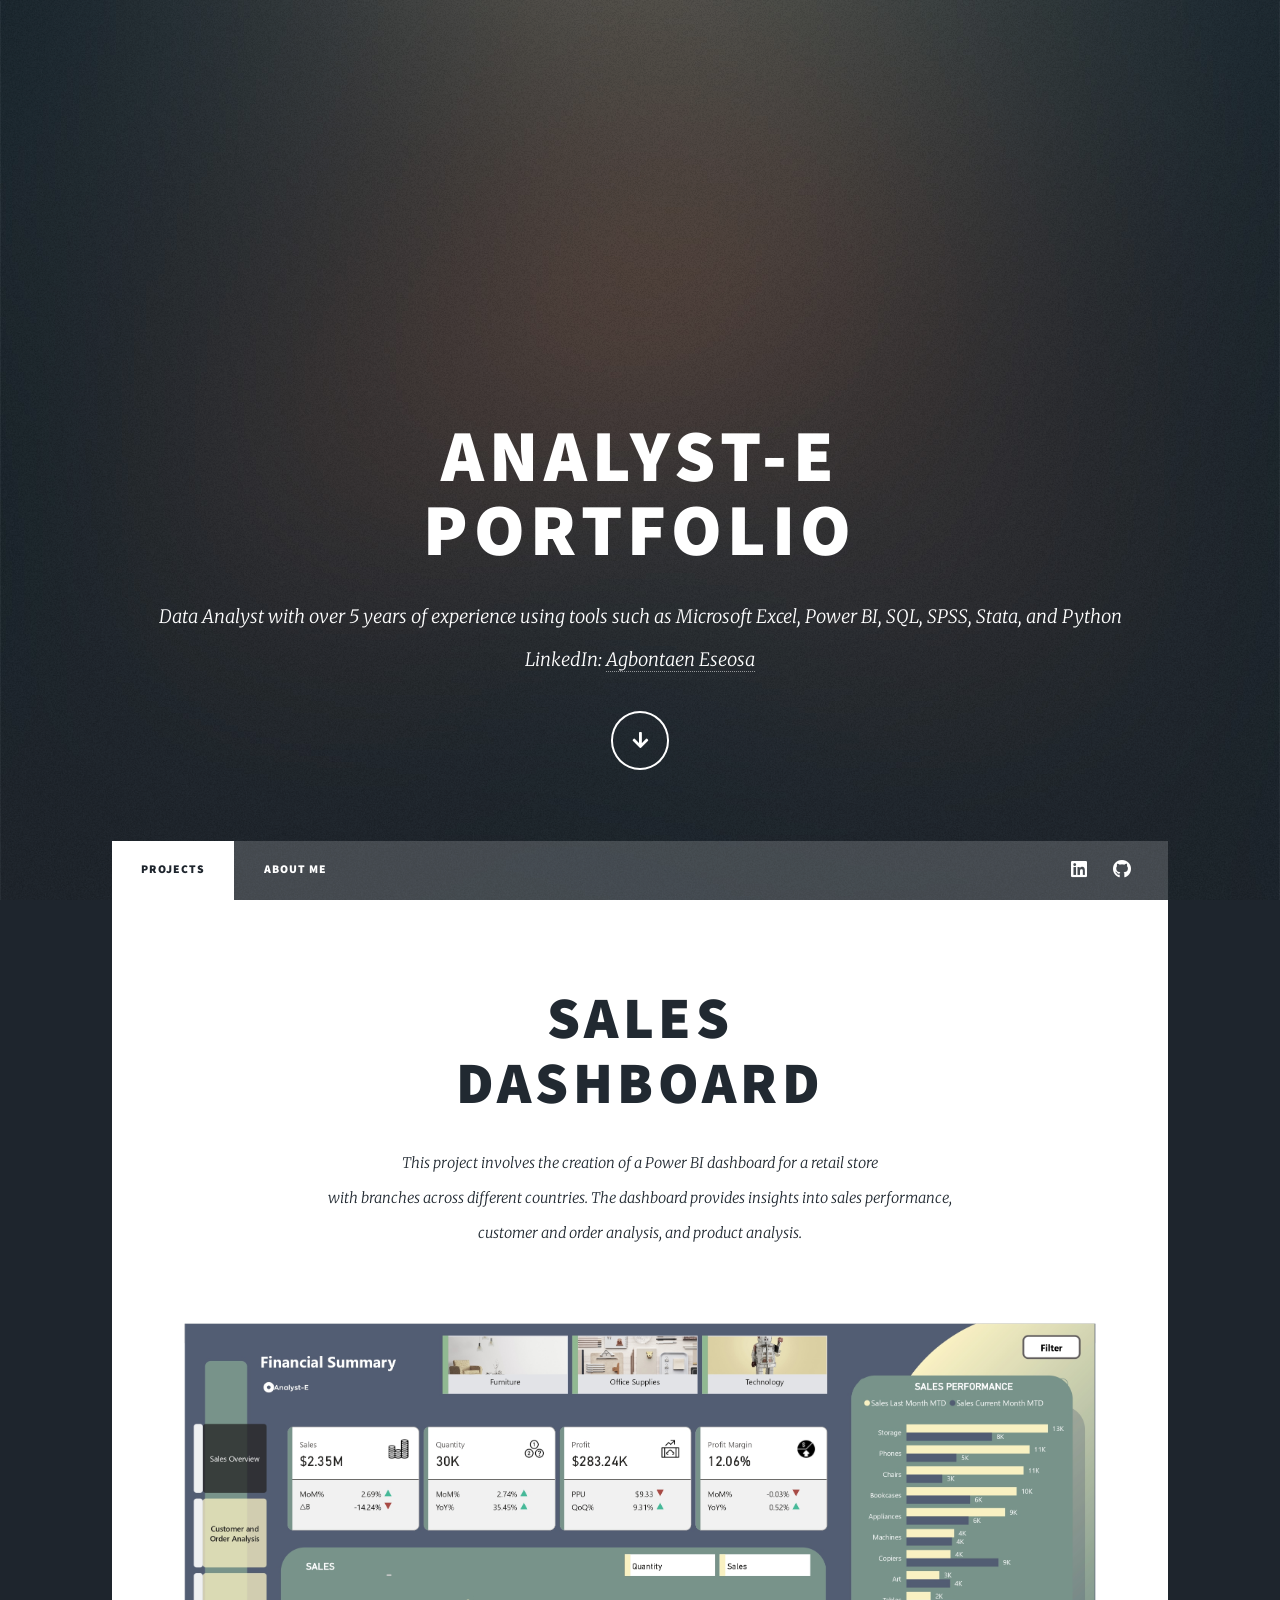
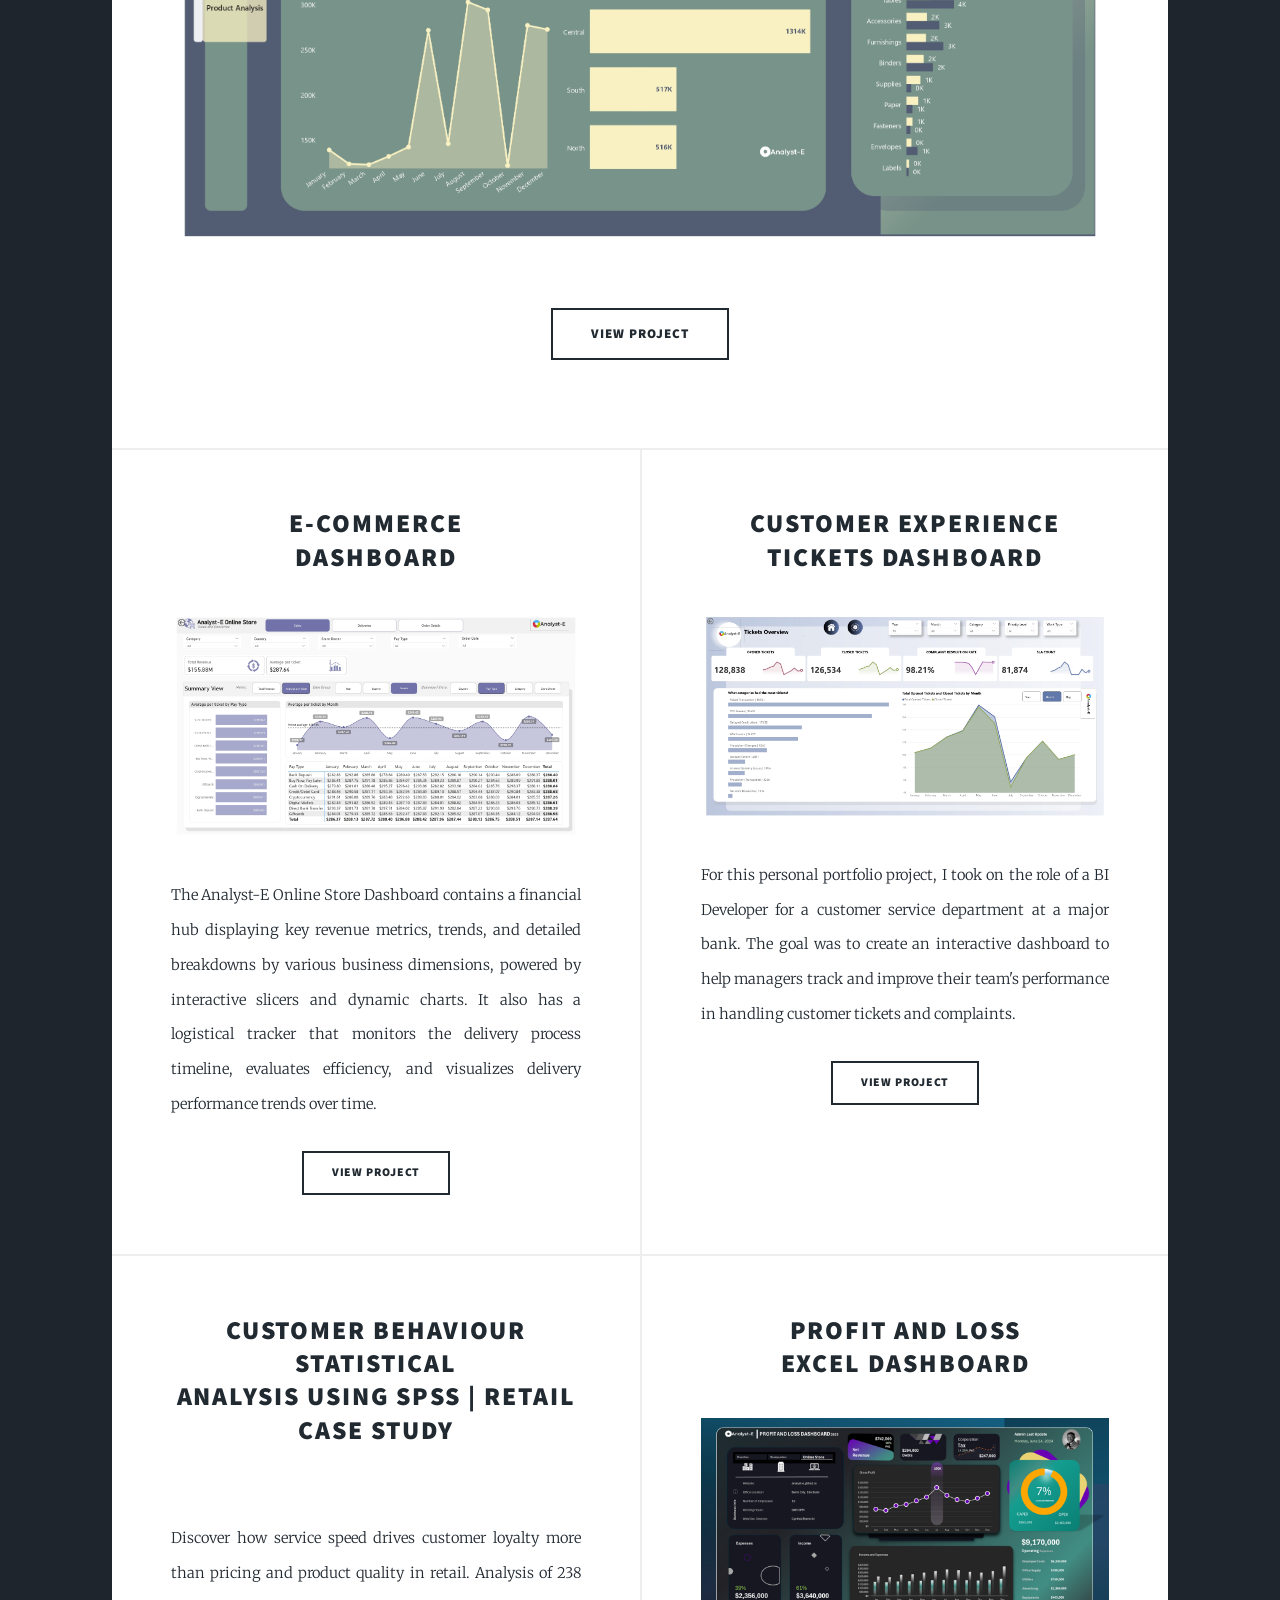
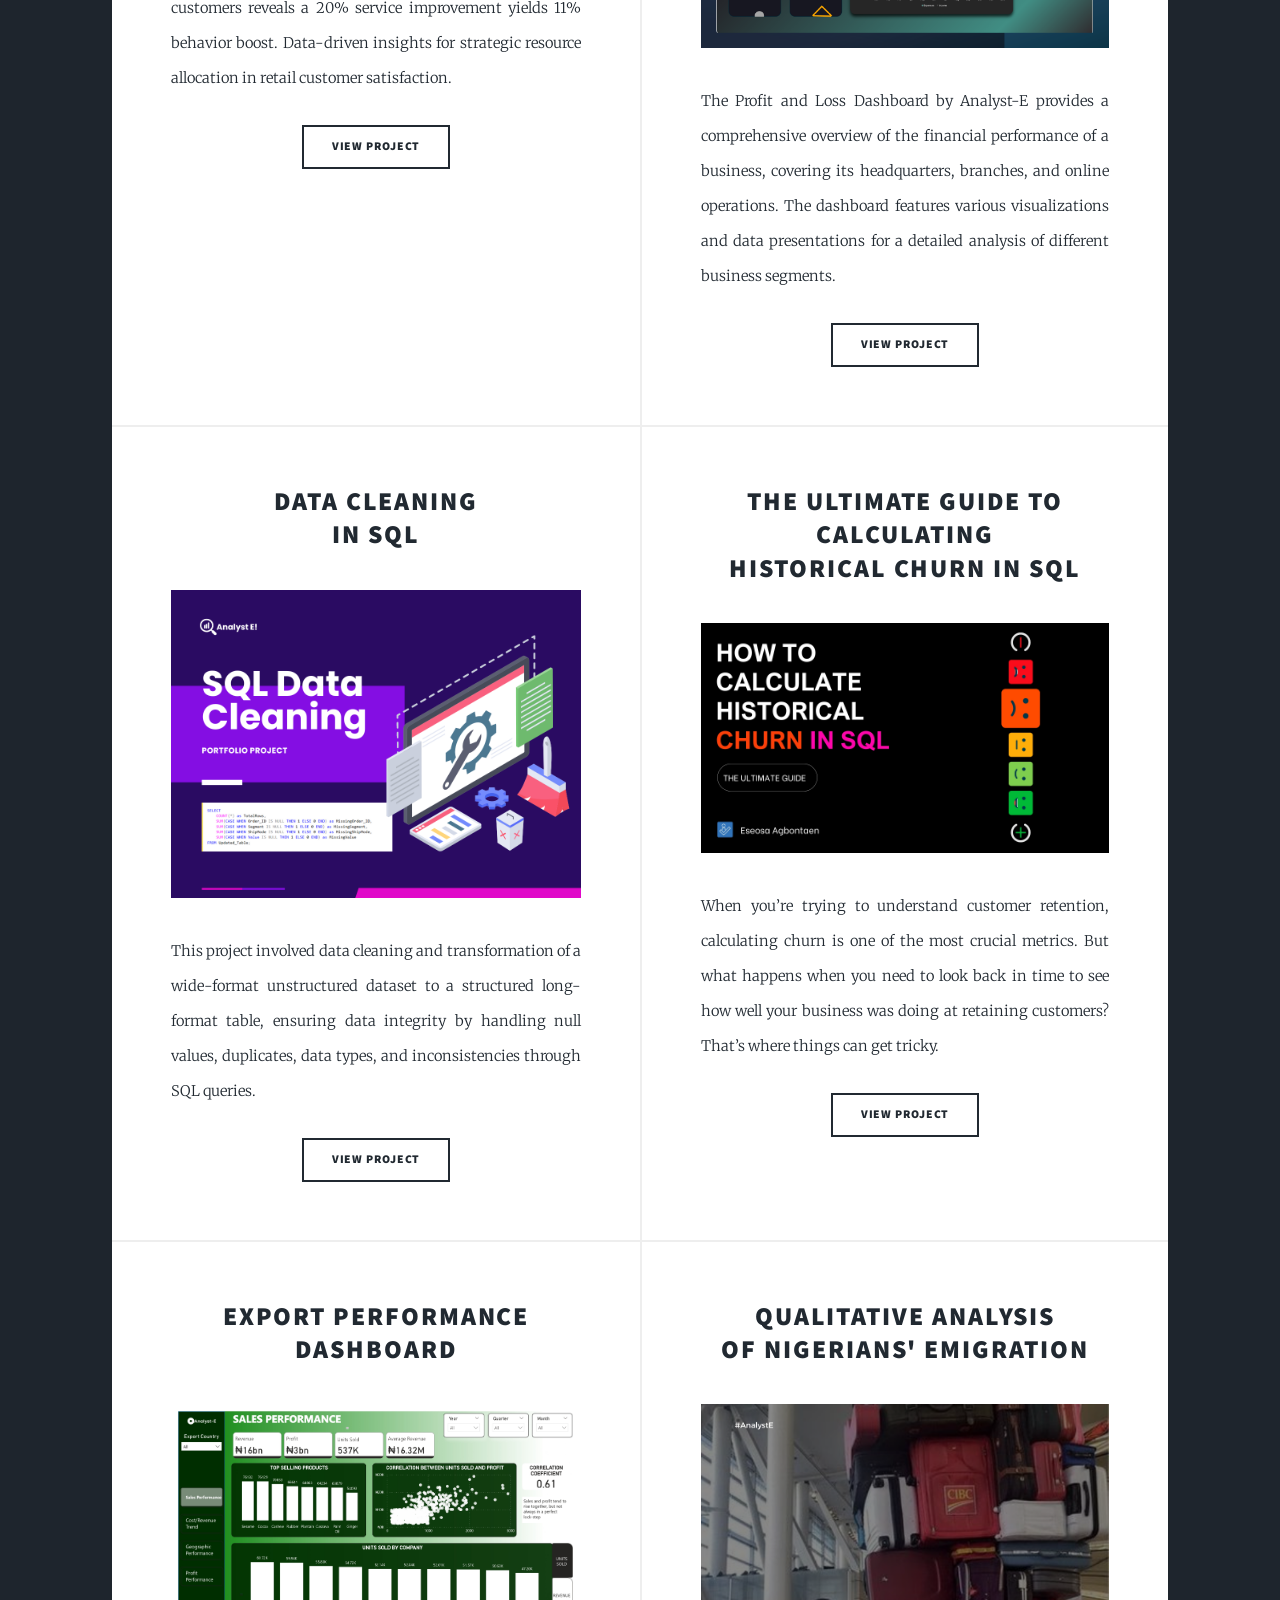
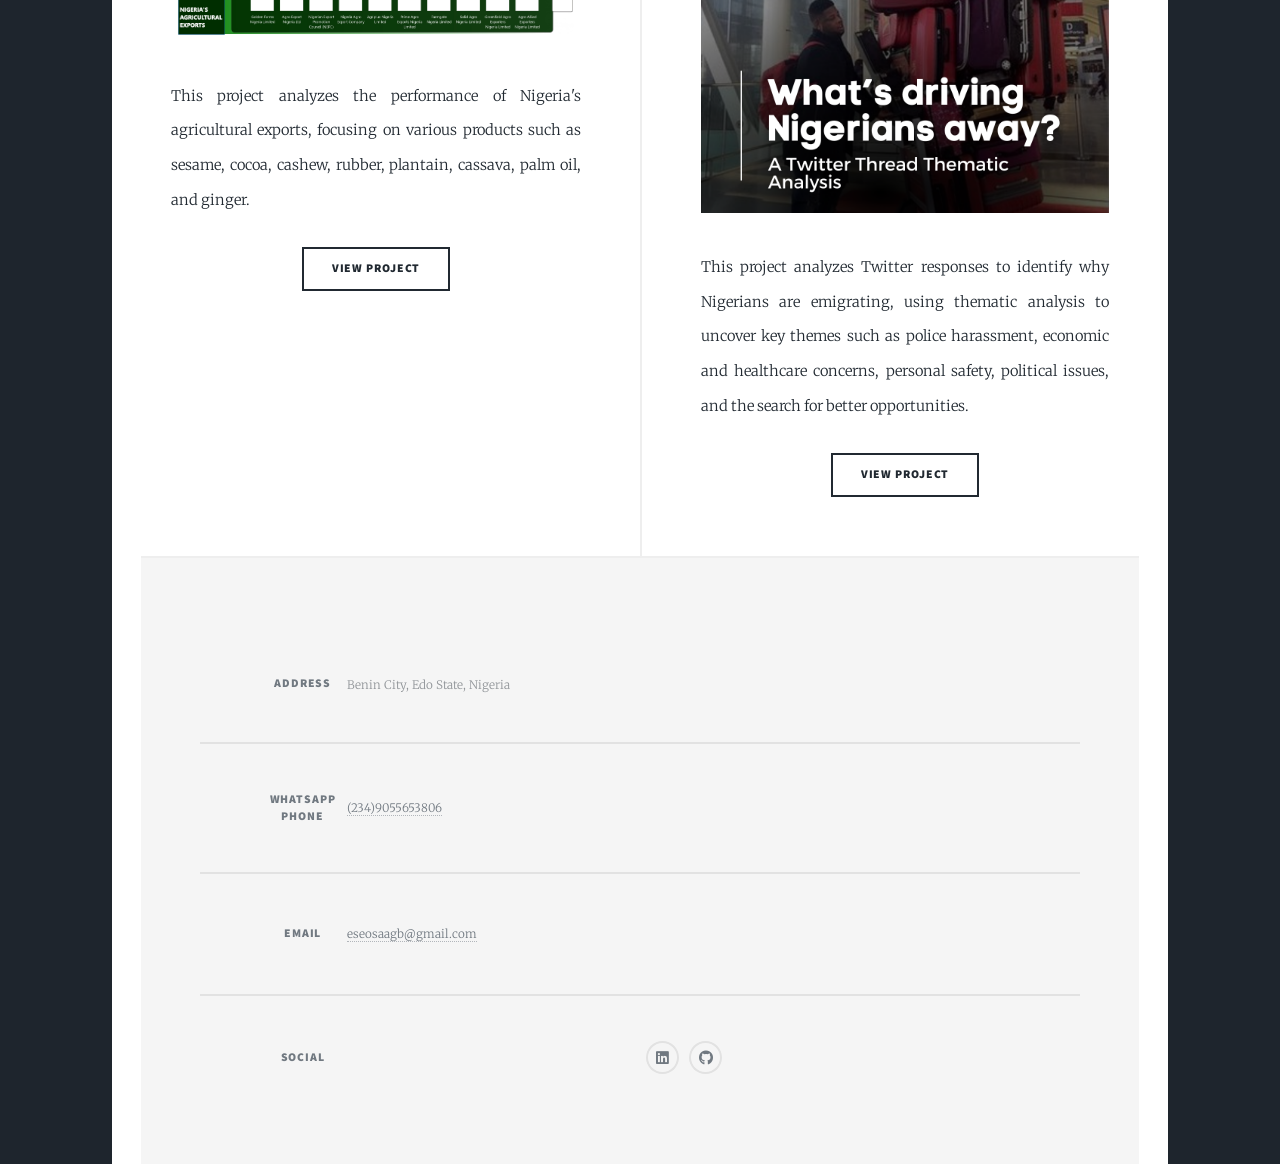
==== index.html @ 48a94701 "Update index.html" ====
<!DOCTYPE HTML>
<!--
	Massively by HTML5 UP
	html5up.net | @ajlkn
	Free for personal and commercial use under the CCA 3.0 license (html5up.net/license)
-->
<html>
	<head>
		<title>Analyst-E Portfolio</title>
		<meta charset="utf-8" />
		<meta name="viewport" content="width=device-width, initial-scale=1, user-scalable=no" />
		<link rel="stylesheet" href="assets/css/main.css" />
		<noscript><link rel="stylesheet" href="assets/css/noscript.css" /></noscript>
	</head>
	<body class="is-preload">

		<!-- Wrapper -->
			<div id="wrapper" class="fade-in">

				<!-- Intro -->
					<div id="intro">
						<h1>Analyst-E<br />
						Portfolio</h1>
						<p>Data Analyst with over 5 years of experience using tools such as Microsoft Excel, Power BI, SQL, SPSS, Stata, and Python </a><br />
							LinkedIn: <a href="https://www.linkedin.com/in/agbontaen-eseosa">Agbontaen Eseosa</a>
						<ul class="actions">
							<li><a href="#header" class="button icon solid solo fa-arrow-down scrolly">Continue</a></li>
						</ul>
					</div>

				<!-- Header -->
					<header id="header">
						<a href="index.html" class="logo">Analyst-E</a>
					</header>

				<!-- Nav -->
					<nav id="nav">
						<ul class="links">
							<li class="active"><a href="index.html">PROJECTS</a></li>
							<li><a href="generic.html">About Me</a></li> 
						</ul>
						<ul class="icons">
							<li><a href="https://www.linkedin.com/in/agbontaen-eseosa" class="icon brands alt fa-linkedin"><span class="label">LinkedIn</span></a></li>
							<li><a href="https://github.com/Analyst-E" class="icon brands alt fa-github"><span class="label">GitHub</span></a></li>
				</ul>
					</nav>

				<!-- Main -->
					<div id="main">

						<!-- Featured Post -->
							<article class="post featured">
								<header class="major">
									<h2><a href="https://github.com/Analyst-E/sales-powerbi-project">Sales<br />
									Dashboard</a></h2>
									<p>	This project involves the creation of a Power BI dashboard for a retail store<br />
										with branches across different countries. The dashboard provides insights into sales performance,<br />
										customer and order analysis, and product analysis.</p>
								</header>
								<a href="https://github.com/Analyst-E/sales-powerbi-project" class="image main"><img src="images/Summary Page.jpg" alt="" /></a>
								<ul class="actions special">
									<li><a href="https://github.com/Analyst-E/sales-powerbi-project" class="button large">VIEW PROJECT</a></li>
								</ul>
							</article>

						<!-- Posts -->
							<section class="posts">
								<article>
									<header>
										<h2><a href="https://github.com/Analyst-E/E-Commerce-Dashboard">E-COMMERCE<br />
										DASHBOARD</a></h2>
									</header>
									<a href="https://github.com/Analyst-E/E-Commerce-Dashboard" class="image fit"><img src="images/E Commerce Dashboard_page-0001.jpg" alt="" /></a>
									<p>The Analyst-E Online Store Dashboard contains a financial hub displaying key revenue metrics, trends, and detailed breakdowns by various business dimensions, powered by interactive slicers and dynamic charts. It also has a logistical tracker that monitors the delivery process timeline, evaluates efficiency, and visualizes delivery performance trends over time.</p>
									<ul class="actions special">
										<li><a href="https://github.com/Analyst-E/E-Commerce-Dashboard" class="button">VIEW PROJECT</a></li>
									</ul>
								</article>
								<article>
									<header>
										<h2><a href="https://github.com/Analyst-E/Customer-Experience-Tickets-Dashboard">CUSTOMER EXPERIENCE<br />
										TICKETS DASHBOARD</a></h2>
									</header>
									<a href="https://github.com/Analyst-E/Customer-Experience-Tickets-Dashboard" class="image fit"><img src="images/Tickets Dashboard_page-0001.jpg" alt="" /></a>
									<p>For this personal portfolio project, I took on the role of a BI Developer for a customer service department at a major bank. The goal was to create an interactive dashboard to help managers track and improve their team's performance in handling customer tickets and complaints.</p>
									<ul class="actions special">
										<li><a href="https://github.com/Analyst-E/Customer-Experience-Tickets-Dashboard" class="button">VIEW PROJECT</a></li>
									</ul>
								</article>
								<article>
									<header>
										<h2><a href="https://medium.com/@agbontaeneseosa/customer-behavior-analysis-how-product-quality-service-speed-and-pricing-drive-loyalty-56d8f7afd072">CUSTOMER BEHAVIOUR STATISTICAL<br />
										ANALYSIS USING SPSS | RETAIL CASE STUDY </a></h2>
									</header>
									<a href="https://medium.com/@agbontaeneseosa/customer-behavior-analysis-how-product-quality-service-speed-and-pricing-drive-loyalty-56d8f7afd072" class="image fit"><img src="images/Customer Statistical Behavior Analysis.png" alt="" /></a>
									<p> Discover how service speed drives customer loyalty more than pricing and product quality in retail. Analysis of 238 customers reveals a 20% service improvement yields 11% behavior boost. Data-driven insights for strategic resource allocation in retail customer satisfaction.</p>
									<ul class="actions special">
										<li><a href="https://medium.com/@agbontaeneseosa/customer-behavior-analysis-how-product-quality-service-speed-and-pricing-drive-loyalty-56d8f7afd072" class="button">VIEW PROJECT</a></li>
									</ul>
								</article>
								<article>
									<header>
										<h2><a href="https://github.com/Analyst-E/Excel-Dashboard">PROFIT AND LOSS<br />
										EXCEL DASHBOARD</a></h2>
									</header>
									<a href="https://github.com/Analyst-E/Excel-Dashboard" class="image fit"><img src="images/Excel Dashboard Image.png" alt="" /></a>
									<p>The Profit and Loss Dashboard by Analyst-E provides a comprehensive overview of the financial performance of a business, covering its headquarters, branches, and online operations. The dashboard features various visualizations and data presentations for a detailed analysis of different business segments.</p>
									<ul class="actions special">
										<li><a href="https://github.com/Analyst-E/Excel-Dashboard" class="button">VIEW PROJECT</a></li>
									</ul>

								</article>
								<article>
									<header>
										<h2><a href="https://medium.com/@agbontaeneseosa/data-cleaning-in-sql-85e1bd0f803d">DATA CLEANING<br />
										IN SQL</a></h2>
									</header>
									<a href="https://medium.com/@agbontaeneseosa/data-cleaning-in-sql-85e1bd0f803d" class="image fit"><img src="images/SQL Data Cleaning.png" alt="" /></a>
									<p>This project involved data cleaning and transformation of a wide-format unstructured dataset to a structured long-format table, ensuring data integrity by handling null values, duplicates, data types, and inconsistencies through SQL queries.</p>
									<ul class="actions special">
										<li><a href="https://medium.com/@agbontaeneseosa/data-cleaning-in-sql-85e1bd0f803d" class="button">VIEW PROJECT</a></li>
									</ul>
								</article>
								<article>
									<header>
										<h2><a href="https://www.linkedin.com/pulse/ultimate-guide-calculating-historical-churn-sql-eseosa-agbontaen-ojorf/?trackingId=juMGDOKiQYiChusViFYUjQ%3D%3D">THE ULTIMATE GUIDE TO CALCULATING<br />
										HISTORICAL CHURN IN SQL</a></h2>
									</header>
									<a href="https://www.linkedin.com/pulse/ultimate-guide-calculating-historical-churn-sql-eseosa-agbontaen-ojorf/?trackingId=juMGDOKiQYiChusViFYUjQ%3D%3D" class="image fit"><img src="images/How to Calculate Historical Churn in SQL_The ultimate guide .jpg" alt="" /></a>
									<p>When you’re trying to understand customer retention, calculating churn is one of the most crucial metrics. But what happens when you need to look back in time to see how well your business was doing at retaining customers? That’s where things can get tricky.</p>
									<ul class="actions special">
										<li><a href="https://www.linkedin.com/pulse/ultimate-guide-calculating-historical-churn-sql-eseosa-agbontaen-ojorf/?trackingId=juMGDOKiQYiChusViFYUjQ%3D%3D" class="button">VIEW PROJECT</a></li>
									</ul>
								</article>
								<article>
									<header>
										<h2><a href="https://github.com/Analyst-E/export-dashboard">Export Performance<br />
											Dashboard</a></h2>
									</header>
									<a href="https://github.com/Analyst-E/export-dashboard" class="image fit"><img src="images/Nigeria export full_page-0002.jpg" alt="" /></a>
									<p>This project analyzes the performance of Nigeria's agricultural exports, focusing on various products such as sesame, cocoa, cashew, rubber, plantain, cassava, palm oil, and ginger.</p>
									<ul class="actions special">
										<li><a href="https://github.com/Analyst-E/export-dashboard" class="button">VIEW PROJECT</a></li>
									</ul>
								</article>
								<article>
									<header>
										<h2><a href="https://medium.com/@agbontaeneseosa/what-is-driving-nigerians-away-a-twitter-thread-thematic-analysis-d681cb102b51">Qualitative Analysis<br />
										of Nigerians' Emigration</a></h2>
									</header>
									<a href="https://medium.com/@agbontaeneseosa/what-is-driving-nigerians-away-a-twitter-thread-thematic-analysis-d681cb102b51" class="image fit"><img src="images/What's driving Nigerians Away.png" alt="" /></a>
									<p>This project analyzes Twitter responses to identify why Nigerians are emigrating, using thematic analysis to uncover key themes such as police harassment, economic and healthcare concerns, personal safety, political issues, and the search for better opportunities.</p>
									<ul class="actions special">
										<li><a href="https://medium.com/@agbontaeneseosa/what-is-driving-nigerians-away-a-twitter-thread-thematic-analysis-d681cb102b51" class="button">VIEW PROJECT</a></li>

							</section>



				<!-- Footer -->
				<footer id="footer">
				</section>
				<section class="split contact">
					<section class="alt">
						<h3>Address</h3>
						<p>Benin City, Edo State, Nigeria<br />
						</p>
					</section>
					<section>
						<h3>Whatsapp Phone</h3>
						<p><a href="https://wa.me/message/IOJVLU7E2W3DB1">(234)9055653806</a></p>
					</section>
					<section>
						<h3>Email</h3>
						<p><a href="mailto:eseosaagb@gmail.com">eseosaagb@gmail.com</a></p>
					</section>
					<section>
						<h3>Social</h3>
						<ul class="icons alt">
							<li><a href="https://www.linkedin.com/in/agbontaen-eseosa" class="icon brands alt fa-linkedin"><span class="label">LinkedIn</span></a></li>
							<li><a href="https://github.com/Analyst-E" class="icon brands alt fa-github"><span class="label">GitHub</span></a></li>
								</ul>
					</section>
				</section>
			</footer>


	</div>

<!-- Scripts -->
	<script src="assets/js/jquery.min.js"></script>
	<script src="assets/js/jquery.scrollex.min.js"></script>
	<script src="assets/js/jquery.scrolly.min.js"></script>
	<script src="assets/js/browser.min.js"></script>
	<script src="assets/js/breakpoints.min.js"></script>
	<script src="assets/js/util.js"></script>
	<script src="assets/js/main.js"></script>

</body>
</html>
---- assets/css/main.css ----
@import url(fontawesome-all.min.css);
@import url("https://fonts.googleapis.com/css?family=Merriweather:300,700,300italic,700italic|Source+Sans+Pro:900");

/*
	Massively by HTML5 UP
	html5up.net | @ajlkn
	Free for personal and commercial use under the CCA 3.0 license (html5up.net/license)
*/

html, body, div, span, applet, object,
iframe, h1, h2, h3, h4, h5, h6, p, blockquote,
pre, a, abbr, acronym, address, big, cite,
code, del, dfn, em, img, ins, kbd, q, s, samp,
small, strike, strong, sub, sup, tt, var, b,
u, i, center, dl, dt, dd, ol, ul, li, fieldset,
form, label, legend, table, caption, tbody,
tfoot, thead, tr, th, td, article, aside,
canvas, details, embed, figure, figcaption,
footer, header, hgroup, menu, nav, output, ruby,
section, summary, time, mark, audio, video {
	margin: 0;
	padding: 0;
	border: 0;
	font-size: 100%;
	font: inherit;
	vertical-align: baseline;}

article, aside, details, figcaption, figure,
footer, header, hgroup, menu, nav, section {
	display: block;}

body {
	line-height: 1;
}

ol, ul {
	list-style: none;
}

blockquote, q {
	quotes: none;
}

	blockquote:before, blockquote:after, q:before, q:after {
		content: '';
		content: none;
	}

table {
	border-collapse: collapse;
	border-spacing: 0;
}

body {
	-webkit-text-size-adjust: none;
}

mark {
	background-color: transparent;
	color: inherit;
}

input::-moz-focus-inner {
	border: 0;
	padding: 0;
}

input, select, textarea {
	-moz-appearance: none;
	-webkit-appearance: none;
	-ms-appearance: none;
	appearance: none;
}

/* Basic */

	@-ms-viewport {
		width: device-width;
	}

	body {
		-ms-overflow-style: scrollbar;
	}

	@media screen and (max-width: 480px) {

		html, body {
			min-width: 320px;
		}

	}

	html {
		box-sizing: border-box;
	}

	*, *:before, *:after {
		box-sizing: inherit;
	}

	body {
		background-color: #1e252d;
	}

		body.is-preload *, body.is-preload *:before, body.is-preload *:after {
			-moz-animation: none !important;
			-webkit-animation: none !important;
			-ms-animation: none !important;
			animation: none !important;
			-moz-transition: none !important;
			-webkit-transition: none !important;
			-ms-transition: none !important;
			transition: none !important;
		}

/* Type */

	html {
		font-size: 16pt;
	}

		@media screen and (max-width: 1680px) {

			html {
				font-size: 12pt;
			}

		}

		@media screen and (max-width: 1280px) {

			html {
				font-size: 11pt;
			}

		}

		@media screen and (max-width: 360px) {

			html {
				font-size: 10pt;
			}

		}

	body {
		color: #212931;
	}

	body, input, select, textarea {
		font-family: "Merriweather", Georgia, serif;
		font-weight: 300;
		font-size: 1rem;
		line-height: 2.375;
	}

	a {
		-moz-transition: color 0.2s ease-in-out, background-color 0.2s ease-in-out, border-color 0.2s ease-in-out, box-shadow 0.2s ease-in-out;
		-webkit-transition: color 0.2s ease-in-out, background-color 0.2s ease-in-out, border-color 0.2s ease-in-out, box-shadow 0.2s ease-in-out;
		-ms-transition: color 0.2s ease-in-out, background-color 0.2s ease-in-out, border-color 0.2s ease-in-out, box-shadow 0.2s ease-in-out;
		transition: color 0.2s ease-in-out, background-color 0.2s ease-in-out, border-color 0.2s ease-in-out, box-shadow 0.2s ease-in-out;
		border-bottom: dotted 1px;
		text-decoration: none;
	}

		a:hover {
			border-bottom-color: transparent;
		}

	strong, b {
		font-weight: 600;
	}

	em, i {
		font-style: italic;
	}

	p {
		text-align: justify;
		margin: 0 0 2rem 0;
	}

	h1, h2, h3, h4, h5, h6 {
		font-family: "Source Sans Pro", Helvetica, sans-serif;
		font-weight: 900;
		line-height: 1.5;
		letter-spacing: 0.075em;
		text-transform: uppercase;
		margin: 0 0 1rem 0;
	}

		h1 a, h2 a, h3 a, h4 a, h5 a, h6 a {
			border-bottom: 0;
			color: inherit;
			text-decoration: none;
		}

	h1 {
		font-size: 4rem;
		line-height: 1.1;
		margin: 0 0 2rem 0;
	}

	h2 {
		font-size: 1.75rem;
		line-height: 1.3;
		margin: 0 0 1.5rem 0;
	}

	h3 {
		font-size: 1.25rem;
		margin: 0 0 1.5rem 0;
	}

	h4 {
		font-size: 1rem;
	}

	h5 {
		font-size: 0.9rem;
	}

	h6 {
		font-size: 0.8rem;
	}

	sub {
		font-size: 0.8rem;
		position: relative;
		top: 0.5rem;
	}

	sup {
		font-size: 0.8rem;
		position: relative;
		top: -0.5rem;
	}

	blockquote {
		border-left: solid 4px;
		font-style: italic;
		margin: 0 0 2rem 0;
		padding: 0.5rem 0 0.5rem 2rem;
	}

	code {
		border: solid 2px;
		font-family: "Courier New", monospace;
		font-size: 0.9rem;
		margin: 0 0.25rem;
		padding: 0.25rem 0.65rem;
	}

	pre {
		-webkit-overflow-scrolling: touch;
		font-family: "Courier New", monospace;
		font-size: 0.9rem;
		margin: 0 0 2rem 0;
	}

		pre code {
			display: block;
			line-height: 1.75;
			padding: 1rem 1.5rem;
			overflow-x: auto;
		}

	hr {
		border: 0;
		border-bottom: solid 2px;
		margin: 3rem 0;
	}

		hr.major {
			margin: 5rem 0;
		}

	.align-left {
		text-align: left;
	}

	.align-center {
		text-align: center;
	}

	.align-right {
		text-align: right;
	}

	input, select, textarea {
		color: #212931;
	}

	a {
		color: #212931;
		border-bottom-color: rgba(33, 41, 49, 0.5);
	}

		a:hover {
			border-bottom-color: transparent;
			color: #18bfef !important;
		}

	strong, b {
		color: #212931;
	}

	h1, h2, h3, h4, h5, h6 {
		color: #212931;
	}

	blockquote {
		border-left-color: #eeeeee;
	}

	code {
		background: rgba(220, 220, 220, 0.25);
		border-color: #eeeeee;
	}

	hr {
		border-bottom-color: #eeeeee;
	}

/* Row */

	.row {
		display: flex;
		flex-wrap: wrap;
		box-sizing: border-box;
		align-items: stretch;
	}

		.row > * {
			box-sizing: border-box;
		}

		.row.gtr-uniform > * > :last-child {
			margin-bottom: 0;
		}

		.row.aln-left {
			justify-content: flex-start;
		}

		.row.aln-center {
			justify-content: center;
		}

		.row.aln-right {
			justify-content: flex-end;
		}

		.row.aln-top {
			align-items: flex-start;
		}

		.row.aln-middle {
			align-items: center;
		}

		.row.aln-bottom {
			align-items: flex-end;
		}

		.row > .imp {
			order: -1;
		}

		.row > .col-1 {
			width: 8.33333%;
		}

		.row > .off-1 {
			margin-left: 8.33333%;
		}

		.row > .col-2 {
			width: 16.66667%;
		}

		.row > .off-2 {
			margin-left: 16.66667%;
		}

		.row > .col-3 {
			width: 25%;
		}

		.row > .off-3 {
			margin-left: 25%;
		}

		.row > .col-4 {
			width: 33.33333%;
		}

		.row > .off-4 {
			margin-left: 33.33333%;
		}

		.row > .col-5 {
			width: 41.66667%;
		}

		.row > .off-5 {
			margin-left: 41.66667%;
		}

		.row > .col-6 {
			width: 50%;
		}

		.row > .off-6 {
			margin-left: 50%;
		}

		.row > .col-7 {
			width: 58.33333%;
		}

		.row > .off-7 {
			margin-left: 58.33333%;
		}

		.row > .col-8 {
			width: 66.66667%;
		}

		.row > .off-8 {
			margin-left: 66.66667%;
		}

		.row > .col-9 {
			width: 75%;
		}

		.row > .off-9 {
			margin-left: 75%;
		}

		.row > .col-10 {
			width: 83.33333%;
		}

		.row > .off-10 {
			margin-left: 83.33333%;
		}

		.row > .col-11 {
			width: 91.66667%;
		}

		.row > .off-11 {
			margin-left: 91.66667%;
		}

		.row > .col-12 {
			width: 100%;
		}

		.row > .off-12 {
			margin-left: 100%;
		}

		.row.gtr-0 {
			margin-top: 0;
			margin-left: 0rem;
		}

			.row.gtr-0 > * {
				padding: 0 0 0 0rem;
			}

			.row.gtr-0.gtr-uniform {
				margin-top: 0rem;
			}

				.row.gtr-0.gtr-uniform > * {
					padding-top: 0rem;
				}

		.row.gtr-25 {
			margin-top: 0;
			margin-left: -0.375rem;
		}

			.row.gtr-25 > * {
				padding: 0 0 0 0.375rem;
			}

			.row.gtr-25.gtr-uniform {
				margin-top: -0.375rem;
			}

				.row.gtr-25.gtr-uniform > * {
					padding-top: 0.375rem;
				}

		.row.gtr-50 {
			margin-top: 0;
			margin-left: -0.75rem;
		}

			.row.gtr-50 > * {
				padding: 0 0 0 0.75rem;
			}

			.row.gtr-50.gtr-uniform {
				margin-top: -0.75rem;
			}

				.row.gtr-50.gtr-uniform > * {
					padding-top: 0.75rem;
				}

		.row {
			margin-top: 0;
			margin-left: -1.5rem;
		}

			.row > * {
				padding: 0 0 0 1.5rem;
			}

			.row.gtr-uniform {
				margin-top: -1.5rem;
			}

				.row.gtr-uniform > * {
					padding-top: 1.5rem;
				}

		.row.gtr-150 {
			margin-top: 0;
			margin-left: -2.25rem;
		}

			.row.gtr-150 > * {
				padding: 0 0 0 2.25rem;
			}

			.row.gtr-150.gtr-uniform {
				margin-top: -2.25rem;
			}

				.row.gtr-150.gtr-uniform > * {
					padding-top: 2.25rem;
				}

		.row.gtr-200 {
			margin-top: 0;
			margin-left: -3rem;
		}

			.row.gtr-200 > * {
				padding: 0 0 0 3rem;
			}

			.row.gtr-200.gtr-uniform {
				margin-top: -3rem;
			}

				.row.gtr-200.gtr-uniform > * {
					padding-top: 3rem;
				}

		@media screen and (max-width: 1680px) {

			.row {
				display: flex;
				flex-wrap: wrap;
				box-sizing: border-box;
				align-items: stretch;
			}

				.row > * {
					box-sizing: border-box;
				}

				.row.gtr-uniform > * > :last-child {
					margin-bottom: 0;
				}

				.row.aln-left {
					justify-content: flex-start;
				}

				.row.aln-center {
					justify-content: center;
				}

				.row.aln-right {
					justify-content: flex-end;
				}

				.row.aln-top {
					align-items: flex-start;
				}

				.row.aln-middle {
					align-items: center;
				}

				.row.aln-bottom {
					align-items: flex-end;
				}

				.row > .imp-xlarge {
					order: -1;
				}

				.row > .col-1-xlarge {
					width: 8.33333%;
				}

				.row > .off-1-xlarge {
					margin-left: 8.33333%;
				}

				.row > .col-2-xlarge {
					width: 16.66667%;
				}

				.row > .off-2-xlarge {
					margin-left: 16.66667%;
				}

				.row > .col-3-xlarge {
					width: 25%;
				}

				.row > .off-3-xlarge {
					margin-left: 25%;
				}

				.row > .col-4-xlarge {
					width: 33.33333%;
				}

				.row > .off-4-xlarge {
					margin-left: 33.33333%;
				}

				.row > .col-5-xlarge {
					width: 41.66667%;
				}

				.row > .off-5-xlarge {
					margin-left: 41.66667%;
				}

				.row > .col-6-xlarge {
					width: 50%;
				}

				.row > .off-6-xlarge {
					margin-left: 50%;
				}

				.row > .col-7-xlarge {
					width: 58.33333%;
				}

				.row > .off-7-xlarge {
					margin-left: 58.33333%;
				}

				.row > .col-8-xlarge {
					width: 66.66667%;
				}

				.row > .off-8-xlarge {
					margin-left: 66.66667%;
				}

				.row > .col-9-xlarge {
					width: 75%;
				}

				.row > .off-9-xlarge {
					margin-left: 75%;
				}

				.row > .col-10-xlarge {
					width: 83.33333%;
				}

				.row > .off-10-xlarge {
					margin-left: 83.33333%;
				}

				.row > .col-11-xlarge {
					width: 91.66667%;
				}

				.row > .off-11-xlarge {
					margin-left: 91.66667%;
				}

				.row > .col-12-xlarge {
					width: 100%;
				}

				.row > .off-12-xlarge {
					margin-left: 100%;
				}

				.row.gtr-0 {
					margin-top: 0;
					margin-left: 0rem;
				}

					.row.gtr-0 > * {
						padding: 0 0 0 0rem;
					}

					.row.gtr-0.gtr-uniform {
						margin-top: 0rem;
					}

						.row.gtr-0.gtr-uniform > * {
							padding-top: 0rem;
						}

				.row.gtr-25 {
					margin-top: 0;
					margin-left: -0.375rem;
				}

					.row.gtr-25 > * {
						padding: 0 0 0 0.375rem;
					}

					.row.gtr-25.gtr-uniform {
						margin-top: -0.375rem;
					}

						.row.gtr-25.gtr-uniform > * {
							padding-top: 0.375rem;
						}

				.row.gtr-50 {
					margin-top: 0;
					margin-left: -0.75rem;
				}

					.row.gtr-50 > * {
						padding: 0 0 0 0.75rem;
					}

					.row.gtr-50.gtr-uniform {
						margin-top: -0.75rem;
					}

						.row.gtr-50.gtr-uniform > * {
							padding-top: 0.75rem;
						}

				.row {
					margin-top: 0;
					margin-left: -1.5rem;
				}

					.row > * {
						padding: 0 0 0 1.5rem;
					}

					.row.gtr-uniform {
						margin-top: -1.5rem;
					}

						.row.gtr-uniform > * {
							padding-top: 1.5rem;
						}

				.row.gtr-150 {
					margin-top: 0;
					margin-left: -2.25rem;
				}

					.row.gtr-150 > * {
						padding: 0 0 0 2.25rem;
					}

					.row.gtr-150.gtr-uniform {
						margin-top: -2.25rem;
					}

						.row.gtr-150.gtr-uniform > * {
							padding-top: 2.25rem;
						}

				.row.gtr-200 {
					margin-top: 0;
					margin-left: -3rem;
				}

					.row.gtr-200 > * {
						padding: 0 0 0 3rem;
					}

					.row.gtr-200.gtr-uniform {
						margin-top: -3rem;
					}

						.row.gtr-200.gtr-uniform > * {
							padding-top: 3rem;
						}

		}

		@media screen and (max-width: 1280px) {

			.row {
				display: flex;
				flex-wrap: wrap;
				box-sizing: border-box;
				align-items: stretch;
			}

				.row > * {
					box-sizing: border-box;
				}

				.row.gtr-uniform > * > :last-child {
					margin-bottom: 0;
				}

				.row.aln-left {
					justify-content: flex-start;
				}

				.row.aln-center {
					justify-content: center;
				}

				.row.aln-right {
					justify-content: flex-end;
				}

				.row.aln-top {
					align-items: flex-start;
				}

				.row.aln-middle {
					align-items: center;
				}

				.row.aln-bottom {
					align-items: flex-end;
				}

				.row > .imp-large {
					order: -1;
				}

				.row > .col-1-large {
					width: 8.33333%;
				}

				.row > .off-1-large {
					margin-left: 8.33333%;
				}

				.row > .col-2-large {
					width: 16.66667%;
				}

				.row > .off-2-large {
					margin-left: 16.66667%;
				}

				.row > .col-3-large {
					width: 25%;
				}

				.row > .off-3-large {
					margin-left: 25%;
				}

				.row > .col-4-large {
					width: 33.33333%;
				}

				.row > .off-4-large {
					margin-left: 33.33333%;
				}

				.row > .col-5-large {
					width: 41.66667%;
				}

				.row > .off-5-large {
					margin-left: 41.66667%;
				}

				.row > .col-6-large {
					width: 50%;
				}

				.row > .off-6-large {
					margin-left: 50%;
				}

				.row > .col-7-large {
					width: 58.33333%;
				}

				.row > .off-7-large {
					margin-left: 58.33333%;
				}

				.row > .col-8-large {
					width: 66.66667%;
				}

				.row > .off-8-large {
					margin-left: 66.66667%;
				}

				.row > .col-9-large {
					width: 75%;
				}

				.row > .off-9-large {
					margin-left: 75%;
				}

				.row > .col-10-large {
					width: 83.33333%;
				}

				.row > .off-10-large {
					margin-left: 83.33333%;
				}

				.row > .col-11-large {
					width: 91.66667%;
				}

				.row > .off-11-large {
					margin-left: 91.66667%;
				}

				.row > .col-12-large {
					width: 100%;
				}

				.row > .off-12-large {
					margin-left: 100%;
				}

				.row.gtr-0 {
					margin-top: 0;
					margin-left: 0rem;
				}

					.row.gtr-0 > * {
						padding: 0 0 0 0rem;
					}

					.row.gtr-0.gtr-uniform {
						margin-top: 0rem;
					}

						.row.gtr-0.gtr-uniform > * {
							padding-top: 0rem;
						}

				.row.gtr-25 {
					margin-top: 0;
					margin-left: -0.375rem;
				}

					.row.gtr-25 > * {
						padding: 0 0 0 0.375rem;
					}

					.row.gtr-25.gtr-uniform {
						margin-top: -0.375rem;
					}

						.row.gtr-25.gtr-uniform > * {
							padding-top: 0.375rem;
						}

				.row.gtr-50 {
					margin-top: 0;
					margin-left: -0.75rem;
				}

					.row.gtr-50 > * {
						padding: 0 0 0 0.75rem;
					}

					.row.gtr-50.gtr-uniform {
						margin-top: -0.75rem;
					}

						.row.gtr-50.gtr-uniform > * {
							padding-top: 0.75rem;
						}

				.row {
					margin-top: 0;
					margin-left: -1.5rem;
				}

					.row > * {
						padding: 0 0 0 1.5rem;
					}

					.row.gtr-uniform {
						margin-top: -1.5rem;
					}

						.row.gtr-uniform > * {
							padding-top: 1.5rem;
						}

				.row.gtr-150 {
					margin-top: 0;
					margin-left: -2.25rem;
				}

					.row.gtr-150 > * {
						padding: 0 0 0 2.25rem;
					}

					.row.gtr-150.gtr-uniform {
						margin-top: -2.25rem;
					}

						.row.gtr-150.gtr-uniform > * {
							padding-top: 2.25rem;
						}

				.row.gtr-200 {
					margin-top: 0;
					margin-left: -3rem;
				}

					.row.gtr-200 > * {
						padding: 0 0 0 3rem;
					}

					.row.gtr-200.gtr-uniform {
						margin-top: -3rem;
					}

						.row.gtr-200.gtr-uniform > * {
							padding-top: 3rem;
						}

		}

		@media screen and (max-width: 980px) {

			.row {
				display: flex;
				flex-wrap: wrap;
				box-sizing: border-box;
				align-items: stretch;
			}

				.row > * {
					box-sizing: border-box;
				}

				.row.gtr-uniform > * > :last-child {
					margin-bottom: 0;
				}

				.row.aln-left {
					justify-content: flex-start;
				}

				.row.aln-center {
					justify-content: center;
				}

				.row.aln-right {
					justify-content: flex-end;
				}

				.row.aln-top {
					align-items: flex-start;
				}

				.row.aln-middle {
					align-items: center;
				}

				.row.aln-bottom {
					align-items: flex-end;
				}

				.row > .imp-medium {
					order: -1;
				}

				.row > .col-1-medium {
					width: 8.33333%;
				}

				.row > .off-1-medium {
					margin-left: 8.33333%;
				}

				.row > .col-2-medium {
					width: 16.66667%;
				}

				.row > .off-2-medium {
					margin-left: 16.66667%;
				}

				.row > .col-3-medium {
					width: 25%;
				}

				.row > .off-3-medium {
					margin-left: 25%;
				}

				.row > .col-4-medium {
					width: 33.33333%;
				}

				.row > .off-4-medium {
					margin-left: 33.33333%;
				}

				.row > .col-5-medium {
					width: 41.66667%;
				}

				.row > .off-5-medium {
					margin-left: 41.66667%;
				}

				.row > .col-6-medium {
					width: 50%;
				}

				.row > .off-6-medium {
					margin-left: 50%;
				}

				.row > .col-7-medium {
					width: 58.33333%;
				}

				.row > .off-7-medium {
					margin-left: 58.33333%;
				}

				.row > .col-8-medium {
					width: 66.66667%;
				}

				.row > .off-8-medium {
					margin-left: 66.66667%;
				}

				.row > .col-9-medium {
					width: 75%;
				}

				.row > .off-9-medium {
					margin-left: 75%;
				}

				.row > .col-10-medium {
					width: 83.33333%;
				}

				.row > .off-10-medium {
					margin-left: 83.33333%;
				}

				.row > .col-11-medium {
					width: 91.66667%;
				}

				.row > .off-11-medium {
					margin-left: 91.66667%;
				}

				.row > .col-12-medium {
					width: 100%;
				}

				.row > .off-12-medium {
					margin-left: 100%;
				}

				.row.gtr-0 {
					margin-top: 0;
					margin-left: 0rem;
				}

					.row.gtr-0 > * {
						padding: 0 0 0 0rem;
					}

					.row.gtr-0.gtr-uniform {
						margin-top: 0rem;
					}

						.row.gtr-0.gtr-uniform > * {
							padding-top: 0rem;
						}

				.row.gtr-25 {
					margin-top: 0;
					margin-left: -0.375rem;
				}

					.row.gtr-25 > * {
						padding: 0 0 0 0.375rem;
					}

					.row.gtr-25.gtr-uniform {
						margin-top: -0.375rem;
					}

						.row.gtr-25.gtr-uniform > * {
							padding-top: 0.375rem;
						}

				.row.gtr-50 {
					margin-top: 0;
					margin-left: -0.75rem;
				}

					.row.gtr-50 > * {
						padding: 0 0 0 0.75rem;
					}

					.row.gtr-50.gtr-uniform {
						margin-top: -0.75rem;
					}

						.row.gtr-50.gtr-uniform > * {
							padding-top: 0.75rem;
						}

				.row {
					margin-top: 0;
					margin-left: -1.5rem;
				}

					.row > * {
						padding: 0 0 0 1.5rem;
					}

					.row.gtr-uniform {
						margin-top: -1.5rem;
					}

						.row.gtr-uniform > * {
							padding-top: 1.5rem;
						}

				.row.gtr-150 {
					margin-top: 0;
					margin-left: -2.25rem;
				}

					.row.gtr-150 > * {
						padding: 0 0 0 2.25rem;
					}

					.row.gtr-150.gtr-uniform {
						margin-top: -2.25rem;
					}

						.row.gtr-150.gtr-uniform > * {
							padding-top: 2.25rem;
						}

				.row.gtr-200 {
					margin-top: 0;
					margin-left: -3rem;
				}

					.row.gtr-200 > * {
						padding: 0 0 0 3rem;
					}

					.row.gtr-200.gtr-uniform {
						margin-top: -3rem;
					}

						.row.gtr-200.gtr-uniform > * {
							padding-top: 3rem;
						}

		}

		@media screen and (max-width: 736px) {

			.row {
				display: flex;
				flex-wrap: wrap;
				box-sizing: border-box;
				align-items: stretch;
			}

				.row > * {
					box-sizing: border-box;
				}

				.row.gtr-uniform > * > :last-child {
					margin-bottom: 0;
				}

				.row.aln-left {
					justify-content: flex-start;
				}

				.row.aln-center {
					justify-content: center;
				}

				.row.aln-right {
					justify-content: flex-end;
				}

				.row.aln-top {
					align-items: flex-start;
				}

				.row.aln-middle {
					align-items: center;
				}

				.row.aln-bottom {
					align-items: flex-end;
				}

				.row > .imp-small {
					order: -1;
				}

				.row > .col-1-small {
					width: 8.33333%;
				}

				.row > .off-1-small {
					margin-left: 8.33333%;
				}

				.row > .col-2-small {
					width: 16.66667%;
				}

				.row > .off-2-small {
					margin-left: 16.66667%;
				}

				.row > .col-3-small {
					width: 25%;
				}

				.row > .off-3-small {
					margin-left: 25%;
				}

				.row > .col-4-small {
					width: 33.33333%;
				}

				.row > .off-4-small {
					margin-left: 33.33333%;
				}

				.row > .col-5-small {
					width: 41.66667%;
				}

				.row > .off-5-small {
					margin-left: 41.66667%;
				}

				.row > .col-6-small {
					width: 50%;
				}

				.row > .off-6-small {
					margin-left: 50%;
				}

				.row > .col-7-small {
					width: 58.33333%;
				}

				.row > .off-7-small {
					margin-left: 58.33333%;
				}

				.row > .col-8-small {
					width: 66.66667%;
				}

				.row > .off-8-small {
					margin-left: 66.66667%;
				}

				.row > .col-9-small {
					width: 75%;
				}

				.row > .off-9-small {
					margin-left: 75%;
				}

				.row > .col-10-small {
					width: 83.33333%;
				}

				.row > .off-10-small {
					margin-left: 83.33333%;
				}

				.row > .col-11-small {
					width: 91.66667%;
				}

				.row > .off-11-small {
					margin-left: 91.66667%;
				}

				.row > .col-12-small {
					width: 100%;
				}

				.row > .off-12-small {
					margin-left: 100%;
				}

				.row.gtr-0 {
					margin-top: 0;
					margin-left: 0rem;
				}

					.row.gtr-0 > * {
						padding: 0 0 0 0rem;
					}

					.row.gtr-0.gtr-uniform {
						margin-top: 0rem;
					}

						.row.gtr-0.gtr-uniform > * {
							padding-top: 0rem;
						}

				.row.gtr-25 {
					margin-top: 0;
					margin-left: -0.375rem;
				}

					.row.gtr-25 > * {
						padding: 0 0 0 0.375rem;
					}

					.row.gtr-25.gtr-uniform {
						margin-top: -0.375rem;
					}

						.row.gtr-25.gtr-uniform > * {
							padding-top: 0.375rem;
						}

				.row.gtr-50 {
					margin-top: 0;
					margin-left: -0.75rem;
				}

					.row.gtr-50 > * {
						padding: 0 0 0 0.75rem;
					}

					.row.gtr-50.gtr-uniform {
						margin-top: -0.75rem;
					}

						.row.gtr-50.gtr-uniform > * {
							padding-top: 0.75rem;
						}

				.row {
					margin-top: 0;
					margin-left: -1.5rem;
				}

					.row > * {
						padding: 0 0 0 1.5rem;
					}

					.row.gtr-uniform {
						margin-top: -1.5rem;
					}

						.row.gtr-uniform > * {
							padding-top: 1.5rem;
						}

				.row.gtr-150 {
					margin-top: 0;
					margin-left: -2.25rem;
				}

					.row.gtr-150 > * {
						padding: 0 0 0 2.25rem;
					}

					.row.gtr-150.gtr-uniform {
						margin-top: -2.25rem;
					}

						.row.gtr-150.gtr-uniform > * {
							padding-top: 2.25rem;
						}

				.row.gtr-200 {
					margin-top: 0;
					margin-left: -3rem;
				}

					.row.gtr-200 > * {
						padding: 0 0 0 3rem;
					}

					.row.gtr-200.gtr-uniform {
						margin-top: -3rem;
					}

						.row.gtr-200.gtr-uniform > * {
							padding-top: 3rem;
						}

		}

		@media screen and (max-width: 480px) {

			.row {
				display: flex;
				flex-wrap: wrap;
				box-sizing: border-box;
				align-items: stretch;
			}

				.row > * {
					box-sizing: border-box;
				}

				.row.gtr-uniform > * > :last-child {
					margin-bottom: 0;
				}

				.row.aln-left {
					justify-content: flex-start;
				}

				.row.aln-center {
					justify-content: center;
				}

				.row.aln-right {
					justify-content: flex-end;
				}

				.row.aln-top {
					align-items: flex-start;
				}

				.row.aln-middle {
					align-items: center;
				}

				.row.aln-bottom {
					align-items: flex-end;
				}

				.row > .imp-xsmall {
					order: -1;
				}

				.row > .col-1-xsmall {
					width: 8.33333%;
				}

				.row > .off-1-xsmall {
					margin-left: 8.33333%;
				}

				.row > .col-2-xsmall {
					width: 16.66667%;
				}

				.row > .off-2-xsmall {
					margin-left: 16.66667%;
				}

				.row > .col-3-xsmall {
					width: 25%;
				}

				.row > .off-3-xsmall {
					margin-left: 25%;
				}

				.row > .col-4-xsmall {
					width: 33.33333%;
				}

				.row > .off-4-xsmall {
					margin-left: 33.33333%;
				}

				.row > .col-5-xsmall {
					width: 41.66667%;
				}

				.row > .off-5-xsmall {
					margin-left: 41.66667%;
				}

				.row > .col-6-xsmall {
					width: 50%;
				}

				.row > .off-6-xsmall {
					margin-left: 50%;
				}

				.row > .col-7-xsmall {
					width: 58.33333%;
				}

				.row > .off-7-xsmall {
					margin-left: 58.33333%;
				}

				.row > .col-8-xsmall {
					width: 66.66667%;
				}

				.row > .off-8-xsmall {
					margin-left: 66.66667%;
				}

				.row > .col-9-xsmall {
					width: 75%;
				}

				.row > .off-9-xsmall {
					margin-left: 75%;
				}

				.row > .col-10-xsmall {
					width: 83.33333%;
				}

				.row > .off-10-xsmall {
					margin-left: 83.33333%;
				}

				.row > .col-11-xsmall {
					width: 91.66667%;
				}

				.row > .off-11-xsmall {
					margin-left: 91.66667%;
				}

				.row > .col-12-xsmall {
					width: 100%;
				}

				.row > .off-12-xsmall {
					margin-left: 100%;
				}

				.row.gtr-0 {
					margin-top: 0;
					margin-left: 0rem;
				}

					.row.gtr-0 > * {
						padding: 0 0 0 0rem;
					}

					.row.gtr-0.gtr-uniform {
						margin-top: 0rem;
					}

						.row.gtr-0.gtr-uniform > * {
							padding-top: 0rem;
						}

				.row.gtr-25 {
					margin-top: 0;
					margin-left: -0.375rem;
				}

					.row.gtr-25 > * {
						padding: 0 0 0 0.375rem;
					}

					.row.gtr-25.gtr-uniform {
						margin-top: -0.375rem;
					}

						.row.gtr-25.gtr-uniform > * {
							padding-top: 0.375rem;
						}

				.row.gtr-50 {
					margin-top: 0;
					margin-left: -0.75rem;
				}

					.row.gtr-50 > * {
						padding: 0 0 0 0.75rem;
					}

					.row.gtr-50.gtr-uniform {
						margin-top: -0.75rem;
					}

						.row.gtr-50.gtr-uniform > * {
							padding-top: 0.75rem;
						}

				.row {
					margin-top: 0;
					margin-left: -1.5rem;
				}

					.row > * {
						padding: 0 0 0 1.5rem;
					}

					.row.gtr-uniform {
						margin-top: -1.5rem;
					}

						.row.gtr-uniform > * {
							padding-top: 1.5rem;
						}

				.row.gtr-150 {
					margin-top: 0;
					margin-left: -2.25rem;
				}

					.row.gtr-150 > * {
						padding: 0 0 0 2.25rem;
					}

					.row.gtr-150.gtr-uniform {
						margin-top: -2.25rem;
					}

						.row.gtr-150.gtr-uniform > * {
							padding-top: 2.25rem;
						}

				.row.gtr-200 {
					margin-top: 0;
					margin-left: -3rem;
				}

					.row.gtr-200 > * {
						padding: 0 0 0 3rem;
					}

					.row.gtr-200.gtr-uniform {
						margin-top: -3rem;
					}

						.row.gtr-200.gtr-uniform > * {
							padding-top: 3rem;
						}

		}

		@media screen and (max-width: 360px) {

			.row {
				display: flex;
				flex-wrap: wrap;
				box-sizing: border-box;
				align-items: stretch;
			}

				.row > * {
					box-sizing: border-box;
				}

				.row.gtr-uniform > * > :last-child {
					margin-bottom: 0;
				}

				.row.aln-left {
					justify-content: flex-start;
				}

				.row.aln-center {
					justify-content: center;
				}

				.row.aln-right {
					justify-content: flex-end;
				}

				.row.aln-top {
					align-items: flex-start;
				}

				.row.aln-middle {
					align-items: center;
				}

				.row.aln-bottom {
					align-items: flex-end;
				}

				.row > .imp-xxsmall {
					order: -1;
				}

				.row > .col-1-xxsmall {
					width: 8.33333%;
				}

				.row > .off-1-xxsmall {
					margin-left: 8.33333%;
				}

				.row > .col-2-xxsmall {
					width: 16.66667%;
				}

				.row > .off-2-xxsmall {
					margin-left: 16.66667%;
				}

				.row > .col-3-xxsmall {
					width: 25%;
				}

				.row > .off-3-xxsmall {
					margin-left: 25%;
				}

				.row > .col-4-xxsmall {
					width: 33.33333%;
				}

				.row > .off-4-xxsmall {
					margin-left: 33.33333%;
				}

				.row > .col-5-xxsmall {
					width: 41.66667%;
				}

				.row > .off-5-xxsmall {
					margin-left: 41.66667%;
				}

				.row > .col-6-xxsmall {
					width: 50%;
				}

				.row > .off-6-xxsmall {
					margin-left: 50%;
				}

				.row > .col-7-xxsmall {
					width: 58.33333%;
				}

				.row > .off-7-xxsmall {
					margin-left: 58.33333%;
				}

				.row > .col-8-xxsmall {
					width: 66.66667%;
				}

				.row > .off-8-xxsmall {
					margin-left: 66.66667%;
				}

				.row > .col-9-xxsmall {
					width: 75%;
				}

				.row > .off-9-xxsmall {
					margin-left: 75%;
				}

				.row > .col-10-xxsmall {
					width: 83.33333%;
				}

				.row > .off-10-xxsmall {
					margin-left: 83.33333%;
				}

				.row > .col-11-xxsmall {
					width: 91.66667%;
				}

				.row > .off-11-xxsmall {
					margin-left: 91.66667%;
				}

				.row > .col-12-xxsmall {
					width: 100%;
				}

				.row > .off-12-xxsmall {
					margin-left: 100%;
				}

				.row.gtr-0 {
					margin-top: 0;
					margin-left: 0rem;
				}

					.row.gtr-0 > * {
						padding: 0 0 0 0rem;
					}

					.row.gtr-0.gtr-uniform {
						margin-top: 0rem;
					}

						.row.gtr-0.gtr-uniform > * {
							padding-top: 0rem;
						}

				.row.gtr-25 {
					margin-top: 0;
					margin-left: -0.375rem;
				}

					.row.gtr-25 > * {
						padding: 0 0 0 0.375rem;
					}

					.row.gtr-25.gtr-uniform {
						margin-top: -0.375rem;
					}

						.row.gtr-25.gtr-uniform > * {
							padding-top: 0.375rem;
						}

				.row.gtr-50 {
					margin-top: 0;
					margin-left: -0.75rem;
				}

					.row.gtr-50 > * {
						padding: 0 0 0 0.75rem;
					}

					.row.gtr-50.gtr-uniform {
						margin-top: -0.75rem;
					}

						.row.gtr-50.gtr-uniform > * {
							padding-top: 0.75rem;
						}

				.row {
					margin-top: 0;
					margin-left: -1.5rem;
				}

					.row > * {
						padding: 0 0 0 1.5rem;
					}

					.row.gtr-uniform {
						margin-top: -1.5rem;
					}

						.row.gtr-uniform > * {
							padding-top: 1.5rem;
						}

				.row.gtr-150 {
					margin-top: 0;
					margin-left: -2.25rem;
				}

					.row.gtr-150 > * {
						padding: 0 0 0 2.25rem;
					}

					.row.gtr-150.gtr-uniform {
						margin-top: -2.25rem;
					}

						.row.gtr-150.gtr-uniform > * {
							padding-top: 2.25rem;
						}

				.row.gtr-200 {
					margin-top: 0;
					margin-left: -3rem;
				}

					.row.gtr-200 > * {
						padding: 0 0 0 3rem;
					}

					.row.gtr-200.gtr-uniform {
						margin-top: -3rem;
					}

						.row.gtr-200.gtr-uniform > * {
							padding-top: 3rem;
						}

		}

/* Box */

	.box {
		border: solid 2px;
		margin-bottom: 2rem;
		padding: 1.5rem;
	}

		.box > :last-child,
		.box > :last-child > :last-child,
		.box > :last-child > :last-child > :last-child {
			margin-bottom: 0;
		}

		.box.alt {
			border: 0;
			border-radius: 0;
			padding: 0;
		}

	.box {
		border-color: #eeeeee;
	}

/* Button */

	input[type="submit"],
	input[type="reset"],
	input[type="button"],
	button,
	.button {
		-moz-appearance: none;
		-webkit-appearance: none;
		-ms-appearance: none;
		appearance: none;
		-moz-transition: background-color 0.2s ease-in-out, box-shadow 0.2s ease-in-out, color 0.2s ease-in-out;
		-webkit-transition: background-color 0.2s ease-in-out, box-shadow 0.2s ease-in-out, color 0.2s ease-in-out;
		-ms-transition: background-color 0.2s ease-in-out, box-shadow 0.2s ease-in-out, color 0.2s ease-in-out;
		transition: background-color 0.2s ease-in-out, box-shadow 0.2s ease-in-out, color 0.2s ease-in-out;
		border: 0;
		border-radius: 0;
		cursor: pointer;
		display: inline-block;
		font-family: "Source Sans Pro", Helvetica, sans-serif;
		font-size: 0.8rem;
		font-weight: 900;
		letter-spacing: 0.075em;
		height: 3rem;
		line-height: 3rem;
		padding: 0 2rem;
		text-align: center;
		text-decoration: none;
		text-transform: uppercase;
		white-space: nowrap;
	}

		input[type="submit"].icon:before,
		input[type="reset"].icon:before,
		input[type="button"].icon:before,
		button.icon:before,
		.button.icon:before {
			margin-right: 0.5rem;
		}

		input[type="submit"].icon.solo,
		input[type="reset"].icon.solo,
		input[type="button"].icon.solo,
		button.icon.solo,
		.button.icon.solo {
			position: relative;
			width: 4rem;
			height: 4rem;
			line-height: 4rem;
			border-radius: 4rem;
			text-indent: 4rem;
			overflow: hidden;
			padding: 0;
			white-space: nowrap;
		}

			input[type="submit"].icon.solo:before,
			input[type="reset"].icon.solo:before,
			input[type="button"].icon.solo:before,
			button.icon.solo:before,
			.button.icon.solo:before {
				position: absolute;
				display: block;
				top: 0;
				left: 0;
				width: inherit;
				height: inherit;
				line-height: inherit;
				font-size: 1.25rem;
				margin-right: 0;
				text-align: center;
				text-indent: 0;
			}

		input[type="submit"].fit,
		input[type="reset"].fit,
		input[type="button"].fit,
		button.fit,
		.button.fit {
			width: 100%;
		}

		input[type="submit"].small,
		input[type="reset"].small,
		input[type="button"].small,
		button.small,
		.button.small {
			font-size: 0.7rem;
			height: 2.5rem;
			line-height: 2.5rem;
			padding: 0 1.5rem;
		}

		input[type="submit"].large,
		input[type="reset"].large,
		input[type="button"].large,
		button.large,
		.button.large {
			font-size: 0.9rem;
			height: 3.5rem;
			line-height: 3.5rem;
			padding: 0 2.75rem;
		}

		@media screen and (max-width: 980px) {

			input[type="submit"],
			input[type="reset"],
			input[type="button"],
			button,
			.button {
				font-size: 0.9rem;
				height: 3.25rem;
				line-height: 3.25rem;
			}

				input[type="submit"].large,
				input[type="reset"].large,
				input[type="button"].large,
				button.large,
				.button.large {
					font-size: 1rem;
					height: 3.75rem;
					line-height: 3.75rem;
				}

		}

		input[type="submit"].disabled, input[type="submit"]:disabled,
		input[type="reset"].disabled,
		input[type="reset"]:disabled,
		input[type="button"].disabled,
		input[type="button"]:disabled,
		button.disabled,
		button:disabled,
		.button.disabled,
		.button:disabled {
			pointer-events: none;
			opacity: 0.25;
		}

	input[type="submit"],
	input[type="reset"],
	input[type="button"],
	button,
	.button {
		background-color: transparent;
		box-shadow: inset 0 0 0 2px #212931;
		color: #212931 !important;
	}

		input[type="submit"]:hover,
		input[type="reset"]:hover,
		input[type="button"]:hover,
		button:hover,
		.button:hover {
			box-shadow: inset 0 0 0 2px #18bfef;
			color: #18bfef !important;
		}

		input[type="submit"].primary,
		input[type="reset"].primary,
		input[type="button"].primary,
		button.primary,
		.button.primary {
			background-color: #212931;
			box-shadow: none;
			color: #ffffff !important;
		}

			input[type="submit"].primary:hover,
			input[type="reset"].primary:hover,
			input[type="button"].primary:hover,
			button.primary:hover,
			.button.primary:hover {
				background-color: #18bfef;
			}

/* Form */

	form {
		margin: 0 0 2rem 0;
	}

		form > :last-child {
			margin-bottom: 0;
		}

		form > .fields {
			display: -moz-flex;
			display: -webkit-flex;
			display: -ms-flex;
			display: flex;
			-moz-flex-wrap: wrap;
			-webkit-flex-wrap: wrap;
			-ms-flex-wrap: wrap;
			flex-wrap: wrap;
			width: calc(100% + 3rem);
			margin: -1.5rem 0 2rem -1.5rem;
		}

			form > .fields > .field {
				-moz-flex-grow: 0;
				-webkit-flex-grow: 0;
				-ms-flex-grow: 0;
				flex-grow: 0;
				-moz-flex-shrink: 0;
				-webkit-flex-shrink: 0;
				-ms-flex-shrink: 0;
				flex-shrink: 0;
				padding: 1.5rem 0 0 1.5rem;
				width: calc(100% - 1.5rem);
			}

				form > .fields > .field.half {
					width: calc(50% - 0.75rem);
				}

				form > .fields > .field.third {
					width: calc(100%/3 - 0.5rem);
				}

				form > .fields > .field.quarter {
					width: calc(25% - 0.375rem);
				}

		@media screen and (max-width: 480px) {

			form > .fields {
				width: calc(100% + 3rem);
				margin: -1.5rem 0 2rem -1.5rem;
			}

				form > .fields > .field {
					padding: 1.5rem 0 0 1.5rem;
					width: calc(100% - 1.5rem);
				}

					form > .fields > .field.half {
						width: calc(100% - 1.5rem);
					}

					form > .fields > .field.third {
						width: calc(100% - 1.5rem);
					}

					form > .fields > .field.quarter {
						width: calc(100% - 1.5rem);
					}

		}

	label {
		display: block;
		font-family: "Source Sans Pro", Helvetica, sans-serif;
		font-weight: 900;
		line-height: 1.5;
		letter-spacing: 0.075em;
		font-size: 0.8rem;
		text-transform: uppercase;
		margin: 0 0 0.75rem 0;
	}

		@media screen and (max-width: 980px) {

			label {
				font-size: 0.9rem;
			}

		}

	input[type="text"],
	input[type="password"],
	input[type="email"],
	select,
	textarea {
		-moz-appearance: none;
		-webkit-appearance: none;
		-ms-appearance: none;
		appearance: none;
		background: transparent;
		border-radius: 0;
		border: solid 2px;
		color: inherit;
		display: block;
		outline: 0;
		padding: 0 1rem;
		text-decoration: none;
		width: 100%;
	}

		input[type="text"]:invalid,
		input[type="password"]:invalid,
		input[type="email"]:invalid,
		select:invalid,
		textarea:invalid {
			box-shadow: none;
		}

	select {
		background-size: 1.25rem;
		background-repeat: no-repeat;
		background-position: calc(100% - 1rem) center;
		height: 3rem;
		padding-right: 3rem;
		text-overflow: ellipsis;
	}

		select:focus::-ms-value {
			background-color: transparent;
		}

		select::-ms-expand {
			display: none;
		}

	input[type="text"],
	input[type="password"],
	input[type="email"],
	select {
		height: 3rem;
	}

	textarea {
		padding: 0.75rem 1rem;
	}

	input[type="checkbox"],
	input[type="radio"] {
		-moz-appearance: none;
		-webkit-appearance: none;
		-ms-appearance: none;
		appearance: none;
		display: block;
		float: left;
		margin-right: -2rem;
		opacity: 0;
		width: 1rem;
		z-index: -1;
	}

		input[type="checkbox"] + label,
		input[type="radio"] + label {
			text-decoration: none;
			cursor: pointer;
			display: inline-block;
			font-size: 1rem;
			letter-spacing: 0;
			font-family: "Merriweather", Georgia, serif;
			text-transform: none;
			font-weight: 300;
			padding-left: 2.8rem;
			padding-right: 1rem;
			position: relative;
		}

			input[type="checkbox"] + label:before,
			input[type="radio"] + label:before {
				-moz-osx-font-smoothing: grayscale;
				-webkit-font-smoothing: antialiased;
				display: inline-block;
				font-style: normal;
				font-variant: normal;
				text-rendering: auto;
				line-height: 1;
				text-transform: none !important;
				font-family: 'Font Awesome 5 Free';
				font-weight: 900;
			}

			input[type="checkbox"] + label:before,
			input[type="radio"] + label:before {
				border-radius: 0;
				border: solid 2px;
				content: '';
				display: inline-block;
				font-size: 0.8rem;
				height: 1.8rem;
				left: 0;
				line-height: 1.65rem;
				position: absolute;
				text-align: center;
				top: -0.125rem;
				width: 1.8rem;
			}

		input[type="checkbox"]:checked + label:before,
		input[type="radio"]:checked + label:before {
			content: '\f00c';
		}

	input[type="checkbox"] + label:before {
		border-radius: 0;
	}

	input[type="radio"] + label:before {
		border-radius: 100%;
	}

	::-webkit-input-placeholder {
		opacity: 1.0;
	}

	:-moz-placeholder {
		opacity: 1.0;
	}

	::-moz-placeholder {
		opacity: 1.0;
	}

	:-ms-input-placeholder {
		opacity: 1.0;
	}

	label {
		color: #212931;
	}

	input[type="text"],
	input[type="password"],
	input[type="email"],
	select,
	textarea {
		border-color: #eeeeee;
	}

		input[type="text"]:focus,
		input[type="password"]:focus,
		input[type="email"]:focus,
		select:focus,
		textarea:focus {
			border-color: #18bfef;
		}

	select {
		background-image: url("data:image/svg+xml;charset=utf8,%3Csvg xmlns='http://www.w3.org/2000/svg' width='40' height='40' preserveAspectRatio='none' viewBox='0 0 40 40'%3E%3Cpath d='M9.4,12.3l10.4,10.4l10.4-10.4c0.2-0.2,0.5-0.4,0.9-0.4c0.3,0,0.6,0.1,0.9,0.4l3.3,3.3c0.2,0.2,0.4,0.5,0.4,0.9 c0,0.4-0.1,0.6-0.4,0.9L20.7,31.9c-0.2,0.2-0.5,0.4-0.9,0.4c-0.3,0-0.6-0.1-0.9-0.4L4.3,17.3c-0.2-0.2-0.4-0.5-0.4-0.9 c0-0.4,0.1-0.6,0.4-0.9l3.3-3.3c0.2-0.2,0.5-0.4,0.9-0.4S9.1,12.1,9.4,12.3z' fill='%23eeeeee' /%3E%3C/svg%3E");
	}

		select option {
			background-color: #ffffff;
			color: #212931;
		}

	.select-wrapper:before {
		color: #eeeeee;
	}

	input[type="checkbox"] + label,
	input[type="radio"] + label {
		color: #212931;
	}

		input[type="checkbox"] + label:before,
		input[type="radio"] + label:before {
			border-color: #eeeeee;
		}

	input[type="checkbox"]:checked + label:before,
	input[type="radio"]:checked + label:before {
		background-color: #212931;
		border-color: #212931;
		color: #ffffff;
	}

	input[type="checkbox"]:focus + label:before,
	input[type="radio"]:focus + label:before {
		border-color: #18bfef;
	}

	::-webkit-input-placeholder {
		color: #909498 !important;
	}

	:-moz-placeholder {
		color: #909498 !important;
	}

	::-moz-placeholder {
		color: #909498 !important;
	}

	:-ms-input-placeholder {
		color: #909498 !important;
	}

	.formerize-placeholder {
		color: #909498 !important;
	}

/* Icon */

	.icon {
		text-decoration: none;
		border-bottom: none;
		position: relative;
	}

		.icon:before {
			-moz-osx-font-smoothing: grayscale;
			-webkit-font-smoothing: antialiased;
			display: inline-block;
			font-style: normal;
			font-variant: normal;
			text-rendering: auto;
			line-height: 1;
			text-transform: none !important;
			font-family: 'Font Awesome 5 Free';
			font-weight: 400;
		}

		.icon > .label {
			display: none;
		}

		.icon:before {
			line-height: inherit;
		}

		.icon.solid:before {
			font-weight: 900;
		}

		.icon.brands:before {
			font-family: 'Font Awesome 5 Brands';
		}

/* Image */

	.image {
		border: 0;
		display: inline-block;
		position: relative;
	}

		.image img {
			display: block;
		}

		.image.left, .image.right {
			max-width: 40%;
		}

			.image.left img, .image.right img {
				width: 100%;
			}

		.image.left {
			float: left;
			margin: 0 2rem 2rem 0;
			top: 0.75rem;
		}

		.image.right {
			float: right;
			margin: 0 0 2rem 2rem;
			top: 0.75rem;
		}

		.image.fit {
			display: block;
			margin: 2.5rem 0;
			width: 100%;
		}

			.image.fit:first-child {
				margin-top: 0;
			}

			.image.fit img {
				width: 100%;
			}

		.image.main {
			display: block;
			margin: 4rem 0;
			width: 100%;
		}

			.image.main:first-child {
				margin-top: 0;
			}

			.image.main img {
				width: 100%;
			}

		@media screen and (max-width: 736px) {

			.image.fit {
				margin: 2rem 0;
			}

			.image.main {
				margin: 2rem 0;
			}

		}

	a.image {
		overflow: hidden;
	}

		a.image img {
			-moz-transition: -moz-transform 0.2s ease-out;
			-webkit-transition: -webkit-transform 0.2s ease-out;
			-ms-transition: -ms-transform 0.2s ease-out;
			transition: transform 0.2s ease-out;
		}

		a.image:hover img {
			-moz-transform: scale(1.05);
			-webkit-transform: scale(1.05);
			-ms-transform: scale(1.05);
			transform: scale(1.05);
		}

/* Actions */

	ul.actions {
		display: -moz-flex;
		display: -webkit-flex;
		display: -ms-flex;
		display: flex;
		cursor: default;
		list-style: none;
		margin-left: -1rem;
		padding-left: 0;
	}

		ul.actions li {
			padding: 0 0 0 1rem;
			vertical-align: middle;
		}

		ul.actions.special {
			-moz-justify-content: center;
			-webkit-justify-content: center;
			-ms-justify-content: center;
			justify-content: center;
			width: 100%;
			margin-left: 0;
		}

			ul.actions.special li:first-child {
				padding-left: 0;
			}

		ul.actions.stacked {
			-moz-flex-direction: column;
			-webkit-flex-direction: column;
			-ms-flex-direction: column;
			flex-direction: column;
			margin-left: 0;
		}

			ul.actions.stacked li {
				padding: 1.3rem 0 0 0;
			}

				ul.actions.stacked li:first-child {
					padding-top: 0;
				}

		ul.actions.fit {
			width: calc(100% + 1rem);
		}

			ul.actions.fit li {
				-moz-flex-grow: 1;
				-webkit-flex-grow: 1;
				-ms-flex-grow: 1;
				flex-grow: 1;
				-moz-flex-shrink: 1;
				-webkit-flex-shrink: 1;
				-ms-flex-shrink: 1;
				flex-shrink: 1;
				width: 100%;
			}

				ul.actions.fit li > * {
					width: 100%;
				}

			ul.actions.fit.stacked {
				width: 100%;
			}

		@media screen and (max-width: 480px) {

			ul.actions:not(.fixed) {
				-moz-flex-direction: column;
				-webkit-flex-direction: column;
				-ms-flex-direction: column;
				flex-direction: column;
				margin-left: 0;
				width: 100% !important;
			}

				ul.actions:not(.fixed) li {
					-moz-flex-grow: 1;
					-webkit-flex-grow: 1;
					-ms-flex-grow: 1;
					flex-grow: 1;
					-moz-flex-shrink: 1;
					-webkit-flex-shrink: 1;
					-ms-flex-shrink: 1;
					flex-shrink: 1;
					padding: 1rem 0 0 0;
					text-align: center;
					width: 100%;
				}

					ul.actions:not(.fixed) li > * {
						width: 100%;
					}

					ul.actions:not(.fixed) li:first-child {
						padding-top: 0;
					}

					ul.actions:not(.fixed) li input[type="submit"],
					ul.actions:not(.fixed) li input[type="reset"],
					ul.actions:not(.fixed) li input[type="button"],
					ul.actions:not(.fixed) li button,
					ul.actions:not(.fixed) li .button {
						width: 100%;
					}

						ul.actions:not(.fixed) li input[type="submit"].icon:before,
						ul.actions:not(.fixed) li input[type="reset"].icon:before,
						ul.actions:not(.fixed) li input[type="button"].icon:before,
						ul.actions:not(.fixed) li button.icon:before,
						ul.actions:not(.fixed) li .button.icon:before {
							margin-left: -0.5rem;
						}

		}

/* Icons */

	ul.icons {
		cursor: default;
		list-style: none;
		padding-left: 0;
	}

		ul.icons li {
			display: inline-block;
			padding: 0 0.5rem 0 0;
			vertical-align: middle;
		}

			ul.icons li:last-child {
				padding-right: 0;
			}

			ul.icons li .icon:before {
				width: 2.25rem;
				height: 2.25rem;
				line-height: 2.25rem;
				display: inline-block;
				text-align: center;
				border-radius: 100%;
				font-size: 1.25rem;
			}

		ul.icons.alt li .icon:before {
			-moz-transition: color 0.2s ease-in-out, background-color 0.2s ease-in-out, border-color 0.2s ease-in-out, box-shadow 0.2s ease-in-out;
			-webkit-transition: color 0.2s ease-in-out, background-color 0.2s ease-in-out, border-color 0.2s ease-in-out, box-shadow 0.2s ease-in-out;
			-ms-transition: color 0.2s ease-in-out, background-color 0.2s ease-in-out, border-color 0.2s ease-in-out, box-shadow 0.2s ease-in-out;
			transition: color 0.2s ease-in-out, background-color 0.2s ease-in-out, border-color 0.2s ease-in-out, box-shadow 0.2s ease-in-out;
			font-size: 1rem;
		}

/* List */

	ol {
		list-style: decimal;
		margin: 0 0 2rem 0;
		padding-left: 1.25rem;
	}

		ol li {
			padding-left: 0.25rem;
		}

	ul {
		list-style: disc;
		margin: 0 0 2rem 0;
		padding-left: 1rem;
	}

		ul li {
			padding-left: 0.5rem;
		}

		ul.divided {
			list-style: none;
			padding-left: 0;
		}

			ul.divided li {
				border-top: solid 1px;
				padding: 0.5rem 0;
			}

				ul.divided li:first-child {
					border-top: 0;
					padding-top: 0;
				}

	dl {
		margin: 0 0 2rem 0;
	}

		dl dt {
			display: block;
			font-weight: 600;
			margin: 0 0 1rem 0;
		}

		dl dd {
			margin-left: 2rem;
		}

	ul.divided li {
		border-top-color: #eeeeee;
	}

	ul.icons li a.icon:hover:before {
		color: #18bfef;
	}

	ul.icons.alt li .icon:before {
		box-shadow: inset 0 0 0 2px #eeeeee;
	}

	ul.icons.alt li a.icon:hover:before {
		box-shadow: inset 0 0 0 2px #18bfef;
	}

/* Section/Article */

	section.special, article.special {
		text-align: center;
	}

	header {
		cursor: default;
	}

		header > .date {
			display: block;
			font-size: 0.8rem;
			height: 1;
			margin: 0 0 1rem 0;
			position: relative;
		}

		header > p {
			font-style: italic;
		}

		header > h1 + p {
			font-size: 1.1rem;
			margin-top: -0.5rem;
			line-height: 2;
		}

		header > h2 + p {
			font-size: 1rem;
			margin-top: -0.75rem;
		}

		header > h3 + p {
			font-size: 0.9rem;
			margin-top: -0.75rem;
		}

		header > h4 + p {
			font-size: 0.8rem;
			margin-top: -0.75rem;
		}

		header.major {
			margin: 0 0 4rem 0;
			text-align: center;
		}

			header.major > :last-child {
				margin-bottom: 0;
			}

			header.major > p {
				margin-top: 0;
				text-align: center;
			}

			header.major > .date {
				font-size: 1rem;
				margin: 0 0 4rem 0;
			}

				header.major > .date:before, header.major > .date:after {
					content: '';
					display: block;
					position: absolute;
					top: 50%;
					width: calc(50% - 6rem);
					border-top: solid 2px;
				}

				header.major > .date:before {
					left: 0;
				}

				header.major > .date:after {
					right: 0;
				}

		@media screen and (max-width: 980px) {

			header br {
				display: none;
			}

		}

		@media screen and (max-width: 736px) {

			header.major {
				margin: 0 0 2rem 0;
			}

		}

	header.major .date:before, header.major .date:after {
		border-top-color: #eeeeee;
	}

/* Table */

	.table-wrapper {
		-webkit-overflow-scrolling: touch;
		overflow-x: auto;
	}

	table {
		margin: 0 0 2rem 0;
		width: 100%;
	}

		table tbody tr {
			border: solid 1px;
			border-left: 0;
			border-right: 0;
		}

		table td {
			padding: 0.75rem 0.75rem;
		}

		table th {
			font-family: "Source Sans Pro", Helvetica, sans-serif;
			font-size: 0.8rem;
			font-weight: 900;
			letter-spacing: 0.075em;
			line-height: 1.5;
			padding: 0 0.75rem 0.75rem 0.75rem;
			text-align: left;
			text-transform: uppercase;
		}

			@media screen and (max-width: 980px) {

				table th {
					font-size: 0.9rem;
				}

			}

		table thead {
			border-bottom: solid 2px;
		}

		table tfoot {
			border-top: solid 2px;
		}

		table.alt {
			border-collapse: separate;
		}

			table.alt tbody tr td {
				border: solid 1px;
				border-left-width: 0;
				border-top-width: 0;
			}

				table.alt tbody tr td:first-child {
					border-left-width: 1px;
				}

			table.alt tbody tr:first-child td {
				border-top-width: 1px;
			}

			table.alt thead {
				border-bottom: 0;
			}

			table.alt tfoot {
				border-top: 0;
			}

	table tbody tr {
		border-color: #eeeeee;
	}

		table tbody tr:nth-child(2n + 1) {
			background-color: rgba(220, 220, 220, 0.25);
		}

	table th {
		color: #212931;
	}

	table thead {
		border-bottom-color: #eeeeee;
	}

	table tfoot {
		border-top-color: #eeeeee;
	}

	table.alt tbody tr td {
		border-color: #eeeeee;
	}

/* Pagination */

	.pagination {
		display: -moz-inline-flex;
		display: -webkit-inline-flex;
		display: -ms-inline-flex;
		display: inline-flex;
		-moz-user-select: none;
		-webkit-user-select: none;
		-ms-user-select: none;
		user-select: none;
		cursor: default;
		list-style: none;
		margin: 0 0 2rem 2px;
		padding: 0;
	}

		.pagination a, .pagination span {
			-moz-transition: background-color 0.2s ease-in-out, border-color 0.2s ease-in-out, box-shadow 0.2s ease-in-out, color 0.2s ease-in-out;
			-webkit-transition: background-color 0.2s ease-in-out, border-color 0.2s ease-in-out, box-shadow 0.2s ease-in-out, color 0.2s ease-in-out;
			-ms-transition: background-color 0.2s ease-in-out, border-color 0.2s ease-in-out, box-shadow 0.2s ease-in-out, color 0.2s ease-in-out;
			transition: background-color 0.2s ease-in-out, border-color 0.2s ease-in-out, box-shadow 0.2s ease-in-out, color 0.2s ease-in-out;
			border: solid 2px;
			display: inline-block;
			font-family: "Source Sans Pro", Helvetica, sans-serif;
			font-size: 0.8rem;
			font-weight: 900;
			height: 3rem;
			letter-spacing: 0.075em;
			line-height: calc(3rem - 4px);
			margin-left: -2px;
			min-width: 3rem;
			position: relative;
			text-align: center;
			text-decoration: none;
			text-transform: uppercase;
		}

		.pagination .next, .pagination .previous {
			text-decoration: none;
			padding: 0 1.75rem;
		}

			.pagination .next:before, .pagination .previous:before {
				-moz-osx-font-smoothing: grayscale;
				-webkit-font-smoothing: antialiased;
				display: inline-block;
				font-style: normal;
				font-variant: normal;
				text-rendering: auto;
				line-height: 1;
				text-transform: none !important;
				font-family: 'Font Awesome 5 Free';
				font-weight: 900;
			}

			.pagination .next:before, .pagination .previous:before {
				display: inline-block;
				color: inherit !important;
				line-height: inherit;
			}

		.pagination .previous:before {
			content: '\f104';
			margin-right: 0.9375em;
		}

		.pagination .next:before {
			content: '\f105';
			float: right;
			margin-left: 0.9375em;
		}

		@media screen and (max-width: 980px) {

			.pagination a, .pagination span {
				font-size: 0.9rem;
			}

		}

		@media screen and (max-width: 480px) {

			.pagination .page, .pagination .extra {
				display: none;
			}

		}

	.pagination a, .pagination span {
		border-color: #eeeeee;
	}

	.pagination a {
		color: #212931 !important;
	}

		.pagination a:hover {
			color: #18bfef !important;
			border-color: #18bfef;
			z-index: 1;
		}

			.pagination a:hover + a,
			.pagination a:hover + span {
				border-left-color: #18bfef;
			}

		.pagination a.active {
			background-color: #eeeeee;
		}

	.pagination span {
		color: #eeeeee;
	}

/* Wrapper */

	#wrapper {
		-moz-transition: opacity 0.5s ease;
		-webkit-transition: opacity 0.5s ease;
		-ms-transition: opacity 0.5s ease;
		transition: opacity 0.5s ease;
		position: relative;
		z-index: 1;
		overflow: hidden;
	}

		#wrapper > .bg {
			position: absolute;
			top: 0;
			left: 0;
			width: 100%;
			height: 100%;
			background-color: #212931;
			background-image: url("../../images/overlay.png"), linear-gradient(0deg, rgba(0, 0, 0, 0.1), rgba(0, 0, 0, 0.1)), url("../../images/bg.jpg");
			background-size: auto,								auto,														100% auto;
			background-position: center,								center,														top center;
			background-repeat: repeat,								no-repeat,													no-repeat;
			background-attachment: scroll,								scroll,														scroll;
			z-index: -1;
		}

			#wrapper > .bg.fixed {
				position: fixed;
				width: 100vw;
				height: 100vh;
			}

		#wrapper.fade-in:before {
			pointer-events: none;
			-moz-transition: opacity 1s ease-in-out;
			-webkit-transition: opacity 1s ease-in-out;
			-ms-transition: opacity 1s ease-in-out;
			transition: opacity 1s ease-in-out;
			-moz-transition-delay: 0.75s;
			-webkit-transition-delay: 0.75s;
			-ms-transition-delay: 0.75s;
			transition-delay: 0.75s;
			background: #1e252d;
			content: '';
			display: block;
			height: 100%;
			left: 0;
			opacity: 0;
			position: fixed;
			top: 0;
			width: 100%;
		}

		body.is-preload #wrapper.fade-in:before {
			opacity: 1;
		}

		@media screen and (orientation: portrait) {

			#wrapper > .bg {
				background-size: auto,								auto,														auto 175%;
			}

		}

/* Intro */

	#intro {
		color: #ffffff;
		padding: 8rem 4rem 6rem 4rem ;
		-moz-align-items: center;
		-webkit-align-items: center;
		-ms-align-items: center;
		align-items: center;
		display: -moz-flex;
		display: -webkit-flex;
		display: -ms-flex;
		display: flex;
		-moz-flex-direction: column;
		-webkit-flex-direction: column;
		-ms-flex-direction: column;
		flex-direction: column;
		-moz-justify-content: -moz-flex-end;
		-webkit-justify-content: -webkit-flex-end;
		-ms-justify-content: -ms-flex-end;
		justify-content: flex-end;
		-moz-transition: opacity 1s ease, -moz-transform 1s ease;
		-webkit-transition: opacity 1s ease, -webkit-transform 1s ease;
		-ms-transition: opacity 1s ease, -ms-transform 1s ease;
		transition: opacity 1s ease, transform 1s ease;
		position: relative;
		cursor: default;
		text-align: center;
		z-index: 1;
		min-height: 100vh;
	}

		#intro input, #intro select, #intro textarea {
			color: #ffffff;
		}

		#intro a {
			color: #ffffff;
			border-bottom-color: rgba(255, 255, 255, 0.5);
		}

			#intro a:hover {
				border-bottom-color: transparent;
				color: #18bfef !important;
			}

		#intro strong, #intro b {
			color: #ffffff;
		}

		#intro h1, #intro h2, #intro h3, #intro h4, #intro h5, #intro h6 {
			color: #ffffff;
		}

		#intro blockquote {
			border-left-color: #ffffff;
		}

		#intro code {
			background: rgba(255, 255, 255, 0.075);
			border-color: #ffffff;
		}

		#intro hr {
			border-bottom-color: #ffffff;
		}

		#intro input[type="submit"],
		#intro input[type="reset"],
		#intro input[type="button"],
		#intro button,
		#intro .button {
			background-color: transparent;
			box-shadow: inset 0 0 0 2px #ffffff;
			color: #ffffff !important;
		}

			#intro input[type="submit"]:hover,
			#intro input[type="reset"]:hover,
			#intro input[type="button"]:hover,
			#intro button:hover,
			#intro .button:hover {
				box-shadow: inset 0 0 0 2px #18bfef;
				color: #18bfef !important;
			}

			#intro input[type="submit"].primary,
			#intro input[type="reset"].primary,
			#intro input[type="button"].primary,
			#intro button.primary,
			#intro .button.primary {
				background-color: #ffffff;
				box-shadow: none;
				color: #1e252d !important;
			}

				#intro input[type="submit"].primary:hover,
				#intro input[type="reset"].primary:hover,
				#intro input[type="button"].primary:hover,
				#intro button.primary:hover,
				#intro .button.primary:hover {
					background-color: #18bfef;
				}

		#intro h1 {
			font-size: 5rem;
			line-height: 1;
		}

		#intro p {
			font-size: 1.25rem;
			font-style: italic;
			margin-top: -0.25rem;
			text-align: center;
		}

		#intro + #header {
			margin-top: -20rem;
		}

			#intro + #header .logo {
				-moz-transform: translateY(2rem);
				-webkit-transform: translateY(2rem);
				-ms-transform: translateY(2rem);
				transform: translateY(2rem);
				opacity: 0;
				visibility: hidden;
			}

		#intro.hidden {
			pointer-events: none;
			-moz-transform: translateY(2rem);
			-webkit-transform: translateY(2rem);
			-ms-transform: translateY(2rem);
			transform: translateY(2rem);
			-moz-transition: opacity 0.5s ease, -moz-transform 0.5s ease, visibility 0.5s;
			-webkit-transition: opacity 0.5s ease, -webkit-transform 0.5s ease, visibility 0.5s;
			-ms-transition: opacity 0.5s ease, -ms-transform 0.5s ease, visibility 0.5s;
			transition: opacity 0.5s ease, transform 0.5s ease, visibility 0.5s;
			opacity: 0;
			visibility: hidden;
		}

			#intro.hidden + #header .logo {
				-moz-transform: translateY(0);
				-webkit-transform: translateY(0);
				-ms-transform: translateY(0);
				transform: translateY(0);
				opacity: 1;
				visibility: visible;
			}

		body.is-preload #intro {
			-moz-transform: translateY(2rem);
			-webkit-transform: translateY(2rem);
			-ms-transform: translateY(2rem);
			transform: translateY(2rem);
			opacity: 0;
		}

			body.is-preload #intro:not(.hidden) + #header + #nav {
				-moz-transform: translateY(4rem);
				-webkit-transform: translateY(4rem);
				-ms-transform: translateY(4rem);
				transform: translateY(4rem);
				opacity: 0;
			}

		@media screen and (max-width: 980px) {

			#intro {
				padding: 4rem 4rem 2rem 4rem ;
				min-height: 90vh;
			}

				#intro p br {
					display: none;
				}

				#intro + #header {
					margin-top: -14rem;
				}

		}

		@media screen and (max-width: 736px) {

			#intro {
				padding: 3rem 2rem 1rem 2rem ;
				min-height: 80vh;
			}

				#intro h1 {
					font-size: 3.25rem;
					line-height: 1.1;
					margin-bottom: 1rem;
				}

				#intro p {
					font-size: 1rem;
					margin-top: 0rem;
				}

				#intro .actions {
					display: none;
				}

		}

/* Header */

	#header {
		color: #ffffff;
		-moz-align-items: center;
		-webkit-align-items: center;
		-ms-align-items: center;
		align-items: center;
		display: -moz-flex;
		display: -webkit-flex;
		display: -ms-flex;
		display: flex;
		-moz-flex-direction: column;
		-webkit-flex-direction: column;
		-ms-flex-direction: column;
		flex-direction: column;
		-moz-justify-content: -moz-flex-end;
		-webkit-justify-content: -webkit-flex-end;
		-ms-justify-content: -ms-flex-end;
		justify-content: flex-end;
		pointer-events: none;
		-moz-user-select: none;
		-webkit-user-select: none;
		-ms-user-select: none;
		user-select: none;
		height: 20rem;
		padding-bottom: 8rem;
		position: relative;
		text-align: center;
		z-index: 2;
	}

		#header input, #header select, #header textarea {
			color: #ffffff;
		}

		#header a {
			color: #ffffff;
			border-bottom-color: rgba(255, 255, 255, 0.5);
		}

			#header a:hover {
				border-bottom-color: transparent;
				color: #18bfef !important;
			}

		#header strong, #header b {
			color: #ffffff;
		}

		#header h1, #header h2, #header h3, #header h4, #header h5, #header h6 {
			color: #ffffff;
		}

		#header blockquote {
			border-left-color: #ffffff;
		}

		#header code {
			background: rgba(255, 255, 255, 0.075);
			border-color: #ffffff;
		}

		#header hr {
			border-bottom-color: #ffffff;
		}

		#header .logo {
			-moz-transition: border-color 0.2s ease-in-out, color 0.2s ease-in-out, opacity 0.5s ease, -moz-transform 0.5s ease, visibility 0.5s;
			-webkit-transition: border-color 0.2s ease-in-out, color 0.2s ease-in-out, opacity 0.5s ease, -webkit-transform 0.5s ease, visibility 0.5s;
			-ms-transition: border-color 0.2s ease-in-out, color 0.2s ease-in-out, opacity 0.5s ease, -ms-transform 0.5s ease, visibility 0.5s;
			transition: border-color 0.2s ease-in-out, color 0.2s ease-in-out, opacity 0.5s ease, transform 0.5s ease, visibility 0.5s;
			pointer-events: auto;
			border-style: solid;
			border-color: #ffffff;
			border-width: 5px !important;
			font-family: "Source Sans Pro", Helvetica, sans-serif;
			font-size: 2.25rem;
			font-weight: 900;
			letter-spacing: 0.075em;
			line-height: 1;
			padding: 1rem 1.75rem;
			text-transform: uppercase;
			visibility: visible;
		}

			#header .logo:hover {
				border-color: #18bfef !important;
				color: #18bfef !important;
			}

		@media screen and (max-width: 980px) {

			#header {
				height: 14rem;
				padding-bottom: 4rem;
			}

		}

		@media screen and (max-width: 736px) {

			#header {
				padding-bottom: 3rem;
			}

				#header .logo {
					font-size: 1.75rem;
					border-width: 3px !important;
				}

		}

/* Nav */

	#nav {
		color: #ffffff;
		display: -moz-flex;
		display: -webkit-flex;
		display: -ms-flex;
		display: flex;
		-moz-transition: -moz-transform 1s ease, opacity 1s ease;
		-webkit-transition: -webkit-transform 1s ease, opacity 1s ease;
		-ms-transition: -ms-transform 1s ease, opacity 1s ease;
		transition: transform 1s ease, opacity 1s ease;
		background: rgba(255, 255, 255, 0.175);
		height: 4rem;
		line-height: 4rem;
		margin: -4rem auto 0 auto;
		overflow: hidden;
		padding: 0 2rem 0 0;
		position: relative;
		width: calc(100% - 4rem);
		max-width: 72rem;
		z-index: 2;
	}

		#nav ul.divided li {
			border-top-color: #ffffff;
		}

		#nav ul.icons li a.icon:hover:before {
			color: #18bfef;
		}

		#nav ul.icons.alt li .icon:before {
			box-shadow: inset 0 0 0 2px #ffffff;
		}

		#nav ul.icons.alt li a.icon:hover:before {
			box-shadow: inset 0 0 0 2px #18bfef;
		}

		#nav input, #nav select, #nav textarea {
			color: #ffffff;
		}

		#nav a {
			color: #ffffff;
			border-bottom-color: rgba(255, 255, 255, 0.5);
		}

			#nav a:hover {
				border-bottom-color: transparent;
				color: #18bfef !important;
			}

		#nav strong, #nav b {
			color: #ffffff;
		}

		#nav h1, #nav h2, #nav h3, #nav h4, #nav h5, #nav h6 {
			color: #ffffff;
		}

		#nav blockquote {
			border-left-color: #ffffff;
		}

		#nav code {
			background: rgba(255, 255, 255, 0.075);
			border-color: #ffffff;
		}

		#nav hr {
			border-bottom-color: #ffffff;
		}

		#nav ul.links {
			display: -moz-flex;
			display: -webkit-flex;
			display: -ms-flex;
			display: flex;
			-moz-flex-grow: 1;
			-webkit-flex-grow: 1;
			-ms-flex-grow: 1;
			flex-grow: 1;
			-moz-flex-shrink: 1;
			-webkit-flex-shrink: 1;
			-ms-flex-shrink: 1;
			flex-shrink: 1;
			font-family: "Source Sans Pro", Helvetica, sans-serif;
			font-weight: 900;
			letter-spacing: 0.075em;
			list-style: none;
			margin-bottom: 0;
			padding-left: 0;
			text-transform: uppercase;
		}

			#nav ul.links li {
				display: block;
				padding-left: 0;
			}

				#nav ul.links li a {
					-moz-transition: background-color 0.2s ease-in-out, color 0.2s ease-in-out;
					-webkit-transition: background-color 0.2s ease-in-out, color 0.2s ease-in-out;
					-ms-transition: background-color 0.2s ease-in-out, color 0.2s ease-in-out;
					transition: background-color 0.2s ease-in-out, color 0.2s ease-in-out;
					display: block;
					font-size: 0.8rem;
					outline: none;
					padding: 0 2rem;
				}

					#nav ul.links li a:hover {
						color: inherit !important;
						background-color: rgba(255, 255, 255, 0.1);
					}

				#nav ul.links li.active {
					background-color: #ffffff;
				}

					#nav ul.links li.active a {
						color: #1e252d;
					}

						#nav ul.links li.active a:hover {
							color: #18bfef !important;
						}

		#nav ul.icons {
			-moz-flex-grow: 0;
			-webkit-flex-grow: 0;
			-ms-flex-grow: 0;
			flex-grow: 0;
			-moz-flex-shrink: 0;
			-webkit-flex-shrink: 0;
			-ms-flex-shrink: 0;
			flex-shrink: 0;
			margin-bottom: 0;
		}

		@media screen and (max-width: 980px) {

			#nav {
				display: none;
			}

		}

/* Main */

	#main {
		background-color: #ffffff;
		position: relative;
		margin: 0 auto;
		width: calc(100% - 4rem);
		max-width: 72rem;
		z-index: 2;
	}

		#main > * {
			padding: 4rem 4rem 2rem 4rem ;
			border-top: solid 2px #eeeeee;
			margin: 0;
		}

			#main > *:first-child {
				border-top: 0;
			}

		#main > footer {
			text-align: center;
		}

		#main > .post {
			padding: 8rem 8rem 6rem 8rem ;
		}

			#main > .post header.major > .date {
				margin-top: -2rem;
			}

			#main > .post header.major > h1, #main > .post header.major h2 {
				font-size: 4rem;
				line-height: 1.1;
				margin: 0 0 2rem 0;
			}

			#main > .post.featured {
				text-align: center;
			}

			@media screen and (max-width: 1280px) {

				#main > .post {
					padding: 6rem 4rem 4rem 4rem ;
				}

			}

			@media screen and (max-width: 736px) {

				#main > .post {
					padding: 4rem 2rem 2rem 2rem ;
				}

					#main > .post header.major > .date {
						margin-top: -1rem;
						margin-bottom: 2rem;
					}

					#main > .post header.major > h1, #main > .post header.major h2 {
						font-size: 2.5rem;
						line-height: 1.2;
						margin: 0 0 1.5rem 0;
					}

			}

		#main > .posts {
			display: -moz-flex;
			display: -webkit-flex;
			display: -ms-flex;
			display: flex;
			-moz-flex-wrap: wrap;
			-webkit-flex-wrap: wrap;
			-ms-flex-wrap: wrap;
			flex-wrap: wrap;
			-moz-align-items: -moz-stretch;
			-webkit-align-items: -webkit-stretch;
			-ms-align-items: -ms-stretch;
			align-items: stretch;
			text-align: center;
			width: 100%;
			padding: 0;
		}

			#main > .posts > * {
				-moz-flex-shrink: 1;
				-webkit-flex-shrink: 1;
				-ms-flex-shrink: 1;
				flex-shrink: 1;
				-moz-flex-grow: 0;
				-webkit-flex-grow: 0;
				-ms-flex-grow: 0;
				flex-grow: 0;
			}

			#main > .posts > * {
				width: 50%;
			}

			#main > .posts > * {
				padding: 4rem;
				width: 50%;
			}

			#main > .posts > article {
				border-color: #eeeeee;
				border-left-width: 2px;
				border-style: solid;
				border-top-width: 2px;
				text-align: center;
			}

				#main > .posts > article > :last-child {
					margin-bottom: 0;
				}

				#main > .posts > article:nth-child(2n - 1) {
					border-left-width: 0;
				}

				#main > .posts > article:nth-child(-n + 2) {
					border-top-width: 0;
				}

			@media screen and (max-width: 980px) {

				#main > .posts > * {
					width: 50%;
				}

				#main > .posts > * {
					padding: 2.5rem;
					width: 50%;
				}

			}

			@media screen and (max-width: 736px) {

				#main > .posts > * {
					width: 100%;
				}

				#main > .posts > * {
					padding: 2rem;
					width: 100%;
				}

				#main > .posts > article:nth-child(2n - 1) {
					border-left-width: 2px;
				}

				#main > .posts > article:nth-child(-n + 2) {
					border-top-width: 2px;
				}

				#main > .posts > article:nth-child(n) {
					border-left-width: 0;
				}

				#main > .posts > article:nth-child(-n + 1) {
					border-top-width: 0;
				}

				#main > .posts > article .image {
					max-width: 25rem;
					margin-left: auto;
					margin-right: auto;
				}

			}

		@media screen and (max-width: 736px) {

			#main > * {
				padding: 2rem 2rem 0.1rem 2rem ;
			}

		}

		@media screen and (max-width: 480px) {

			#main {
				width: 100%;
			}

		}

/* Footer */

	#footer {
		color: #717981;
		display: -moz-flex;
		display: -webkit-flex;
		display: -ms-flex;
		display: flex;
		background-color: #f5f5f5;
		color: #909498;
		cursor: default;
		position: relative;
		margin: 0 auto;
		width: calc(100% - 4rem);
		max-width: 72rem;
		z-index: 2;
	}

		#footer input, #footer select, #footer textarea {
			color: #717981;
		}

		#footer a {
			color: #717981;
			border-bottom-color: rgba(113, 121, 129, 0.5);
		}

			#footer a:hover {
				border-bottom-color: transparent;
				color: #18bfef !important;
			}

		#footer strong, #footer b {
			color: #717981;
		}

		#footer h1, #footer h2, #footer h3, #footer h4, #footer h5, #footer h6 {
			color: #717981;
		}

		#footer blockquote {
			border-left-color: #e2e2e2;
		}

		#footer code {
			background: rgba(220, 220, 220, 0.5);
			border-color: #e2e2e2;
		}

		#footer hr {
			border-bottom-color: #e2e2e2;
		}

		#footer .box {
			border-color: #e2e2e2;
		}

		#footer input[type="submit"],
		#footer input[type="reset"],
		#footer input[type="button"],
		#footer button,
		#footer .button {
			background-color: transparent;
			box-shadow: inset 0 0 0 2px #717981;
			color: #717981 !important;
		}

			#footer input[type="submit"]:hover,
			#footer input[type="reset"]:hover,
			#footer input[type="button"]:hover,
			#footer button:hover,
			#footer .button:hover {
				box-shadow: inset 0 0 0 2px #18bfef;
				color: #18bfef !important;
			}

			#footer input[type="submit"].primary,
			#footer input[type="reset"].primary,
			#footer input[type="button"].primary,
			#footer button.primary,
			#footer .button.primary {
				background-color: #717981;
				box-shadow: none;
				color: #f5f5f5 !important;
			}

				#footer input[type="submit"].primary:hover,
				#footer input[type="reset"].primary:hover,
				#footer input[type="button"].primary:hover,
				#footer button.primary:hover,
				#footer .button.primary:hover {
					background-color: #18bfef;
				}

		#footer label {
			color: #717981;
		}

		#footer input[type="text"],
		#footer input[type="password"],
		#footer input[type="email"],
		#footer select,
		#footer textarea {
			border-color: #e2e2e2;
		}

			#footer input[type="text"]:focus,
			#footer input[type="password"]:focus,
			#footer input[type="email"]:focus,
			#footer select:focus,
			#footer textarea:focus {
				border-color: #18bfef;
			}

		#footer select {
			background-image: url("data:image/svg+xml;charset=utf8,%3Csvg xmlns='http://www.w3.org/2000/svg' width='40' height='40' preserveAspectRatio='none' viewBox='0 0 40 40'%3E%3Cpath d='M9.4,12.3l10.4,10.4l10.4-10.4c0.2-0.2,0.5-0.4,0.9-0.4c0.3,0,0.6,0.1,0.9,0.4l3.3,3.3c0.2,0.2,0.4,0.5,0.4,0.9 c0,0.4-0.1,0.6-0.4,0.9L20.7,31.9c-0.2,0.2-0.5,0.4-0.9,0.4c-0.3,0-0.6-0.1-0.9-0.4L4.3,17.3c-0.2-0.2-0.4-0.5-0.4-0.9 c0-0.4,0.1-0.6,0.4-0.9l3.3-3.3c0.2-0.2,0.5-0.4,0.9-0.4S9.1,12.1,9.4,12.3z' fill='%23e2e2e2' /%3E%3C/svg%3E");
		}

			#footer select option {
				background-color: #f5f5f5;
				color: #717981;
			}

		#footer .select-wrapper:before {
			color: #e2e2e2;
		}

		#footer input[type="checkbox"] + label,
		#footer input[type="radio"] + label {
			color: #717981;
		}

			#footer input[type="checkbox"] + label:before,
			#footer input[type="radio"] + label:before {
				border-color: #e2e2e2;
			}

		#footer input[type="checkbox"]:checked + label:before,
		#footer input[type="radio"]:checked + label:before {
			background-color: #717981;
			border-color: #717981;
			color: #f5f5f5;
		}

		#footer input[type="checkbox"]:focus + label:before,
		#footer input[type="radio"]:focus + label:before {
			border-color: #18bfef;
		}

		#footer ::-webkit-input-placeholder {
			color: #b3b7bb !important;
		}

		#footer :-moz-placeholder {
			color: #b3b7bb !important;
		}

		#footer ::-moz-placeholder {
			color: #b3b7bb !important;
		}

		#footer :-ms-input-placeholder {
			color: #b3b7bb !important;
		}

		#footer .formerize-placeholder {
			color: #b3b7bb !important;
		}

		#footer ul.divided li {
			border-top-color: #e2e2e2;
		}

		#footer ul.icons li a.icon:hover:before {
			color: #18bfef;
		}

		#footer ul.icons.alt li .icon:before {
			box-shadow: inset 0 0 0 2px #e2e2e2;
		}

		#footer ul.icons.alt li a.icon:hover:before {
			box-shadow: inset 0 0 0 2px #18bfef;
		}

		#footer header.major .date:before, #footer header.major .date:after {
			border-top-color: #e2e2e2;
		}

		#footer table tbody tr {
			border-color: #e2e2e2;
		}

			#footer table tbody tr:nth-child(2n + 1) {
				background-color: rgba(220, 220, 220, 0.5);
			}

		#footer table th {
			color: #717981;
		}

		#footer table thead {
			border-bottom-color: #e2e2e2;
		}

		#footer table tfoot {
			border-top-color: #e2e2e2;
		}

		#footer table.alt tbody tr td {
			border-color: #e2e2e2;
		}

		#footer .pagination a, #footer .pagination span {
			border-color: #e2e2e2;
		}

		#footer .pagination a {
			color: #717981 !important;
		}

			#footer .pagination a:hover {
				color: #18bfef !important;
				border-color: #18bfef;
				z-index: 1;
			}

				#footer .pagination a:hover + a,
				#footer .pagination a:hover + span {
					border-left-color: #18bfef;
				}

			#footer .pagination a.active {
				background-color: #e2e2e2;
			}

		#footer .pagination span {
			color: #e2e2e2;
		}

		#footer > section {
			-moz-flex-basis: 50%;
			-webkit-flex-basis: 50%;
			-ms-flex-basis: 50%;
			flex-basis: 50%;
			-moz-flex-grow: 1;
			-webkit-flex-grow: 1;
			-ms-flex-grow: 1;
			flex-grow: 1;
			-moz-flex-shrink: 1;
			-webkit-flex-shrink: 1;
			-ms-flex-shrink: 1;
			flex-shrink: 1;
			padding: 4rem 4rem 2rem 4rem ;
			border-left: solid 2px #e2e2e2;
		}

			#footer > section:first-child {
				border-left: 0;
			}

			#footer > section.split {
				display: -moz-flex;
				display: -webkit-flex;
				display: -ms-flex;
				display: flex;
				-moz-flex-direction: column;
				-webkit-flex-direction: column;
				-ms-flex-direction: column;
				flex-direction: column;
				padding: 0;
			}

				#footer > section.split > section {
					padding: 3rem 4rem 1rem 4rem ;
					border-top: solid 2px #e2e2e2;
				}

					#footer > section.split > section:first-child {
						padding: 5rem 4rem 1rem 4rem ;
						border-top: 0;
					}

					#footer > section.split > section:last-child {
						padding: 3rem 4rem 3rem 4rem ;
					}

				#footer > section.split.contact > section {
					display: -moz-flex;
					display: -webkit-flex;
					display: -ms-flex;
					display: flex;
					-moz-align-items: center;
					-webkit-align-items: center;
					-ms-align-items: center;
					align-items: center;
					padding: 3.15rem 4rem;
				}

					#footer > section.split.contact > section > * {
						margin-bottom: 0;
					}

					#footer > section.split.contact > section > :first-child {
						-moz-flex-shrink: 0;
						-webkit-flex-shrink: 0;
						-ms-flex-shrink: 0;
						flex-shrink: 0;
						-moz-flex-grow: 0;
						-webkit-flex-grow: 0;
						-ms-flex-grow: 0;
						flex-grow: 0;
						width: 6rem;
					}

					#footer > section.split.contact > section > :last-child {
						-moz-flex-shrink: 1;
						-webkit-flex-shrink: 1;
						-ms-flex-shrink: 1;
						flex-shrink: 1;
						-moz-flex-grow: 1;
						-webkit-flex-grow: 1;
						-ms-flex-grow: 1;
						flex-grow: 1;
					}

					#footer > section.split.contact > section:first-child {
						padding: 4rem 4rem 3rem 4rem;
					}

					#footer > section.split.contact > section:last-child {
						padding: 3rem 4rem 4rem 4rem;
					}

					#footer > section.split.contact > section.alt {
						-moz-align-items: -moz-flex-start;
						-webkit-align-items: -webkit-flex-start;
						-ms-align-items: -ms-flex-start;
						align-items: flex-start;
					}

						#footer > section.split.contact > section.alt > :last-child {
							margin-top: -0.325rem;
						}

		#footer form label,
		#footer h3,
		#footer p {
			font-size: 0.8rem;
		}

		@media screen and (max-width: 980px) {

			#footer {
				display: block;
			}

				#footer > section {
					border-top: solid 2px #e2e2e2;
				}

					#footer > section:first-child {
						border-top: 0;
					}

					#footer > section.split > section {
						padding: 4rem 4rem 2rem 4rem ;
					}

						#footer > section.split > section:first-child {
							padding: 4rem 4rem 2rem 4rem ;
						}

						#footer > section.split > section:last-child {
							padding: 4rem 4rem 2rem 4rem ;
						}

					#footer > section.split.contact > section {
						padding: 4rem;
					}

						#footer > section.split.contact > section:first-child {
							padding: 4rem;
						}

						#footer > section.split.contact > section:last-child {
							padding: 4rem;
						}

				#footer form label,
				#footer h3,
				#footer p {
					font-size: 0.9rem;
				}

		}

		@media screen and (max-width: 736px) {

			#footer > section {
				padding: 2rem 2rem 0.1rem 2rem ;
			}

				#footer > section.split > section {
					padding: 2rem 2rem 0.1rem 2rem ;
				}

					#footer > section.split > section:first-child {
						padding: 2rem 2rem 0.1rem 2rem ;
					}

					#footer > section.split > section:last-child {
						padding: 2rem 2rem 0.1rem 2rem ;
					}

				#footer > section.split.contact > section {
					padding: 2rem;
				}

					#footer > section.split.contact > section:first-child {
						padding: 2rem;
					}

					#footer > section.split.contact > section:last-child {
						padding: 2rem;
					}

		}

		@media screen and (max-width: 480px) {

			#footer {
				width: 100%;
			}

		}

	#copyright {
		color: #ffffff;
		position: relative;
		color: rgba(255, 255, 255, 0.25);
		cursor: default;
		font-family: "Source Sans Pro", Helvetica, sans-serif;
		font-size: 0.8rem;
		font-weight: 900;
		letter-spacing: 0.075em;
		line-height: 1.5;
		text-align: center;
		text-transform: uppercase;
		margin: 4rem auto 8rem auto;
		width: calc(100% - 4rem);
		max-width: 72rem;
		z-index: 2;
	}

		#copyright input, #copyright select, #copyright textarea {
			color: #ffffff;
		}

		#copyright a {
			color: #ffffff;
			border-bottom-color: rgba(255, 255, 255, 0.5);
		}

			#copyright a:hover {
				border-bottom-color: transparent;
				color: #18bfef !important;
			}

		#copyright strong, #copyright b {
			color: #ffffff;
		}

		#copyright h1, #copyright h2, #copyright h3, #copyright h4, #copyright h5, #copyright h6 {
			color: #ffffff;
		}

		#copyright blockquote {
			border-left-color: #ffffff;
		}

		#copyright code {
			background: rgba(255, 255, 255, 0.075);
			border-color: #ffffff;
		}

		#copyright hr {
			border-bottom-color: #ffffff;
		}

		#copyright a {
			color: inherit;
			border-bottom-color: inherit;
		}

		#copyright ul {
			list-style: none;
			margin: 0;
			padding-left: 0;
		}

			#copyright ul li {
				border-left: solid 2px;
				display: inline-block;
				line-height: 1;
				margin-left: 1rem;
				padding-left: 1rem;
			}

				#copyright ul li:first-child {
					border-left: 0;
					margin-left: 0;
					padding-left: 0;
				}

		@media screen and (max-width: 1280px) {

			#copyright {
				margin: 4rem auto;
			}

		}

		@media screen and (max-width: 480px) {

			#copyright ul li {
				border-left: 0;
				margin: 1rem 0 0 0;
				padding-left: 0;
				display: block;
			}

				#copyright ul li:first-child {
					margin-top: 0;
				}

		}

/* Nav Panel */

	#navPanelToggle {
		text-decoration: none;
		-moz-transition: color 0.2s ease-in-out, background-color 0.2s ease-in-out, box-shadow 0.2s ease-in-out;
		-webkit-transition: color 0.2s ease-in-out, background-color 0.2s ease-in-out, box-shadow 0.2s ease-in-out;
		-ms-transition: color 0.2s ease-in-out, background-color 0.2s ease-in-out, box-shadow 0.2s ease-in-out;
		transition: color 0.2s ease-in-out, background-color 0.2s ease-in-out, box-shadow 0.2s ease-in-out;
		display: none;
		position: fixed;
		top: 0.75rem;
		right: 0.75rem;
		border: 0;
		color: #ffffff;
		font-family: "Source Sans Pro", Helvetica, sans-serif;
		font-size: 0.9rem;
		font-weight: 900;
		letter-spacing: 0.075em;
		padding: 0.375rem 1.25rem;
		text-transform: uppercase;
		z-index: 10001;
	}

		#navPanelToggle:before {
			-moz-osx-font-smoothing: grayscale;
			-webkit-font-smoothing: antialiased;
			display: inline-block;
			font-style: normal;
			font-variant: normal;
			text-rendering: auto;
			line-height: 1;
			text-transform: none !important;
			font-family: 'Font Awesome 5 Free';
			font-weight: 900;
		}

		#navPanelToggle:before {
			content: '\f0c9';
			margin-right: 0.5rem;
		}

		#navPanelToggle.alt {
			background-color: rgba(255, 255, 255, 0.875);
			box-shadow: 0 0.125rem 0.75rem 0 rgba(30, 37, 45, 0.25);
			color: #212931;
		}

			#navPanelToggle.alt:hover {
				background-color: #ffffff;
			}

		@media screen and (max-width: 980px) {

			#navPanelToggle {
				display: block;
			}

		}

		@media screen and (max-width: 736px) {

			#navPanelToggle {
				font-size: 0.8rem;
				padding: 0.25rem 1rem;
			}

		}

	#navPanel {
		-moz-transform: translateX(20rem);
		-webkit-transform: translateX(20rem);
		-ms-transform: translateX(20rem);
		transform: translateX(20rem);
		-moz-transition: -moz-transform 0.5s ease, box-shadow 0.5s ease, visibility 0.5s;
		-webkit-transition: -webkit-transform 0.5s ease, box-shadow 0.5s ease, visibility 0.5s;
		-ms-transition: -ms-transform 0.5s ease, box-shadow 0.5s ease, visibility 0.5s;
		transition: transform 0.5s ease, box-shadow 0.5s ease, visibility 0.5s;
		display: none;
		-webkit-overflow-scrolling: touch;
		background: #ffffff;
		box-shadow: none;
		color: #212931;
		height: 100%;
		max-width: 80%;
		overflow-y: auto;
		padding: 3rem 2rem;
		position: fixed;
		right: 0;
		top: 0;
		visibility: hidden;
		width: 20rem;
		z-index: 10002;
	}

		#navPanel .links {
			list-style: none;
			padding-left: 0;
		}

			#navPanel .links li {
				border-top: solid 2px #eeeeee;
			}

				#navPanel .links li a {
					border-bottom: 0;
					display: block;
					font-family: "Source Sans Pro", Helvetica, sans-serif;
					font-size: 0.9rem;
					font-size: 0.9rem;
					font-weight: 900;
					letter-spacing: 0.075em;
					padding: 0.75rem 0;
					text-transform: uppercase;
				}

				#navPanel .links li:first-child {
					border-top: 0;
				}

		#navPanel .close {
			text-decoration: none;
			-moz-transition: color 0.2s ease-in-out;
			-webkit-transition: color 0.2s ease-in-out;
			-ms-transition: color 0.2s ease-in-out;
			transition: color 0.2s ease-in-out;
			-webkit-tap-highlight-color: rgba(0, 0, 0, 0);
			border: 0;
			color: #909498;
			cursor: pointer;
			display: block;
			height: 3.25rem;
			line-height: 3.25rem;
			padding-right: 1.25rem;
			position: absolute;
			right: 0;
			text-align: right;
			top: 0;
			vertical-align: middle;
			width: 7rem;
		}

			#navPanel .close:before {
				-moz-osx-font-smoothing: grayscale;
				-webkit-font-smoothing: antialiased;
				display: inline-block;
				font-style: normal;
				font-variant: normal;
				text-rendering: auto;
				line-height: 1;
				text-transform: none !important;
				font-family: 'Font Awesome 5 Free';
				font-weight: 900;
			}

			#navPanel .close:before {
				content: '\f00d';
				font-size: 1.25rem;
			}

			#navPanel .close:hover {
				color: #212931;
			}

			@media screen and (max-width: 736px) {

				#navPanel .close {
					height: 4rem;
					line-height: 4rem;
				}

			}

		@media screen and (max-width: 980px) {

			#navPanel {
				display: block;
			}

		}

		@media screen and (max-width: 736px) {

			#navPanel {
				padding: 2.5rem 1.75rem;
			}

		}

	@media screen and (max-width: 980px) {

		body.is-navPanel-visible #wrapper {
			opacity: 0.5;
		}

		body.is-navPanel-visible #navPanel {
			-moz-transform: translateX(0);
			-webkit-transform: translateX(0);
			-ms-transform: translateX(0);
			transform: translateX(0);
			box-shadow: 0 0 1.5rem 0 rgba(0, 0, 0, 0.2);
			visibility: visible;
		}

	}
---- assets/css/noscript.css ----
@import url(font-awesome.min.css);

/*
	Massively by HTML5 UP
	html5up.net | @ajlkn
	Free for personal and commercial use under the CCA 3.0 license (html5up.net/license)
*/

/* Wrapper */

	#wrapper {
		background-color: #212931;
		background-image: url("../../images/overlay.png"), linear-gradient(0deg, rgba(0, 0, 0, 0.1), rgba(0, 0, 0, 0.1)), url("../../images/bg.jpg");
		background-size: auto,								auto,														100% auto;
		background-position: center,								center,														top center;
		background-repeat: repeat,								no-repeat,													no-repeat;
		background-attachment: fixed,								fixed,														fixed;
	}

		#wrapper.fade-in:before {
			display: none;
		}

/* Intro */

	body.is-preload #intro {
		opacity: 1;
	}

		body.is-preload #intro:not(.hidden) + #header + #nav {
			-moz-transform: none;
			-webkit-transform: none;
			-ms-transform: none;
			transform: none;
			opacity: 1;
		}
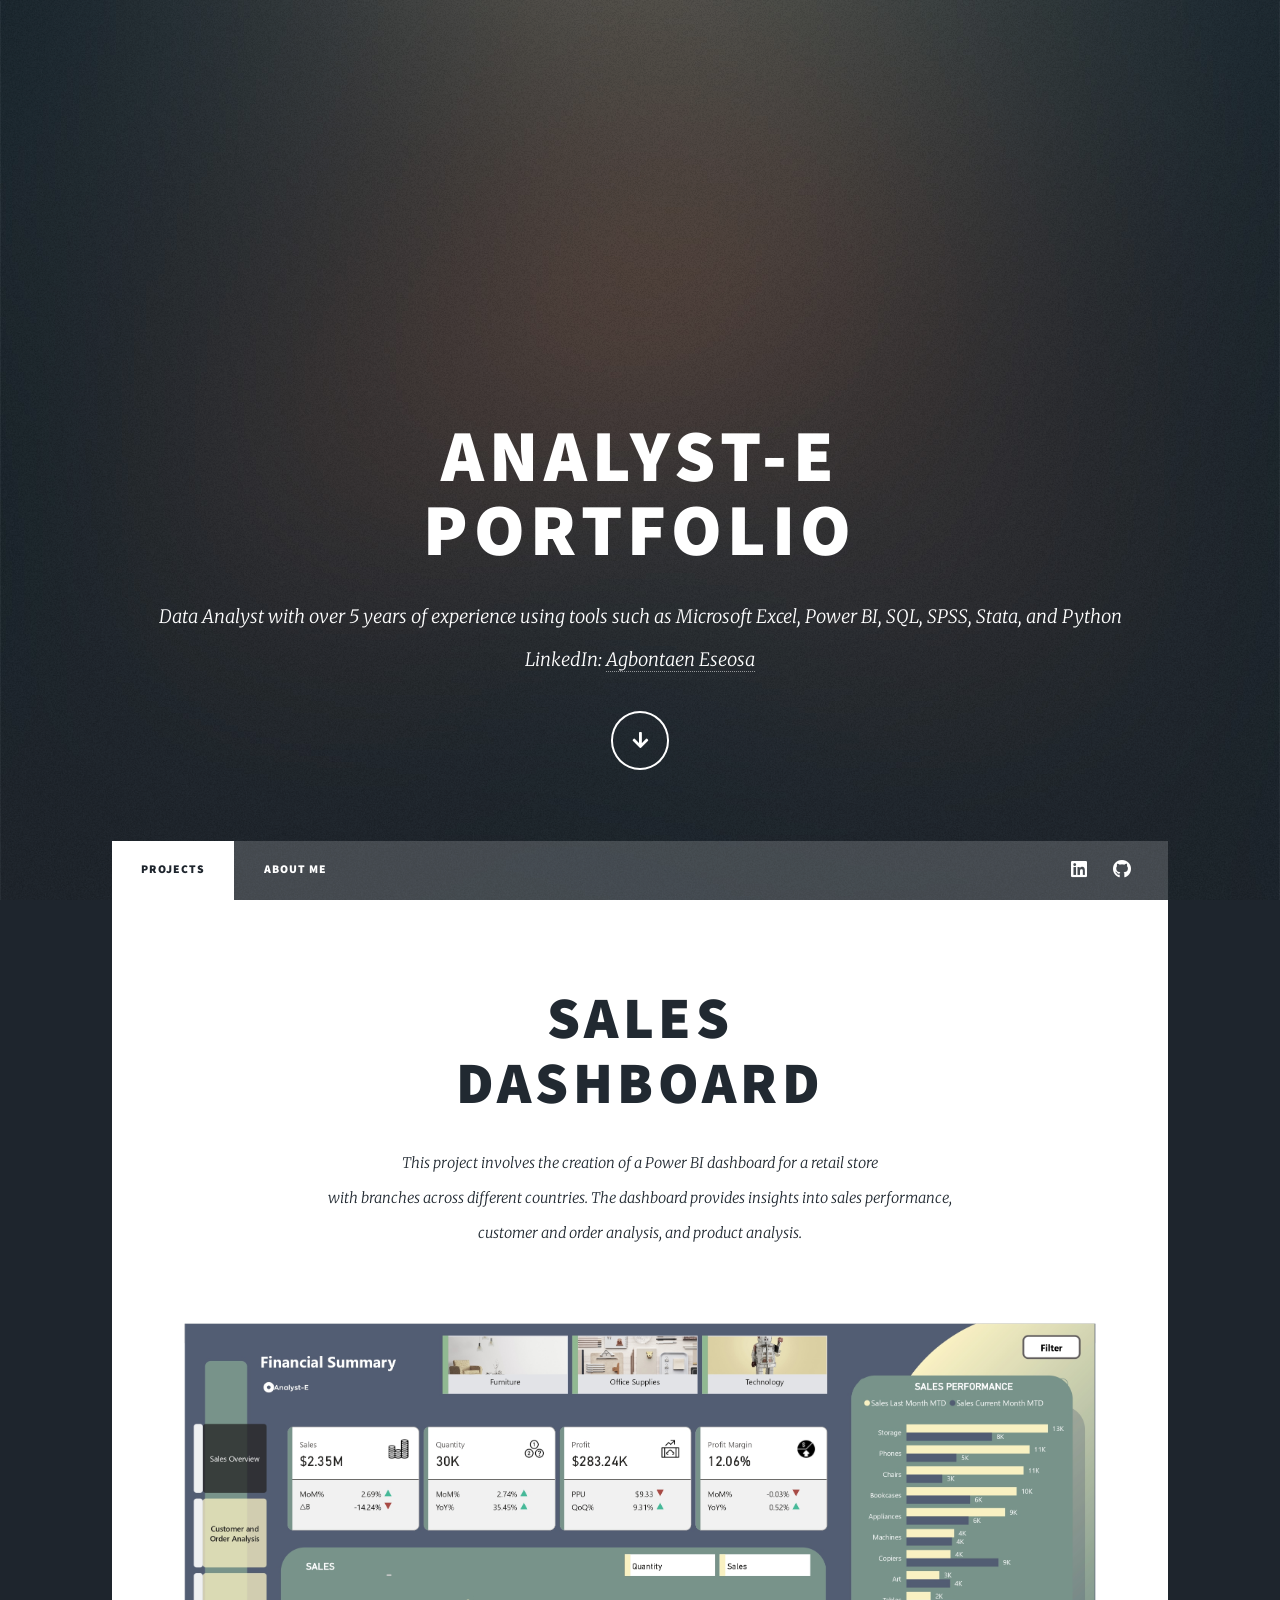
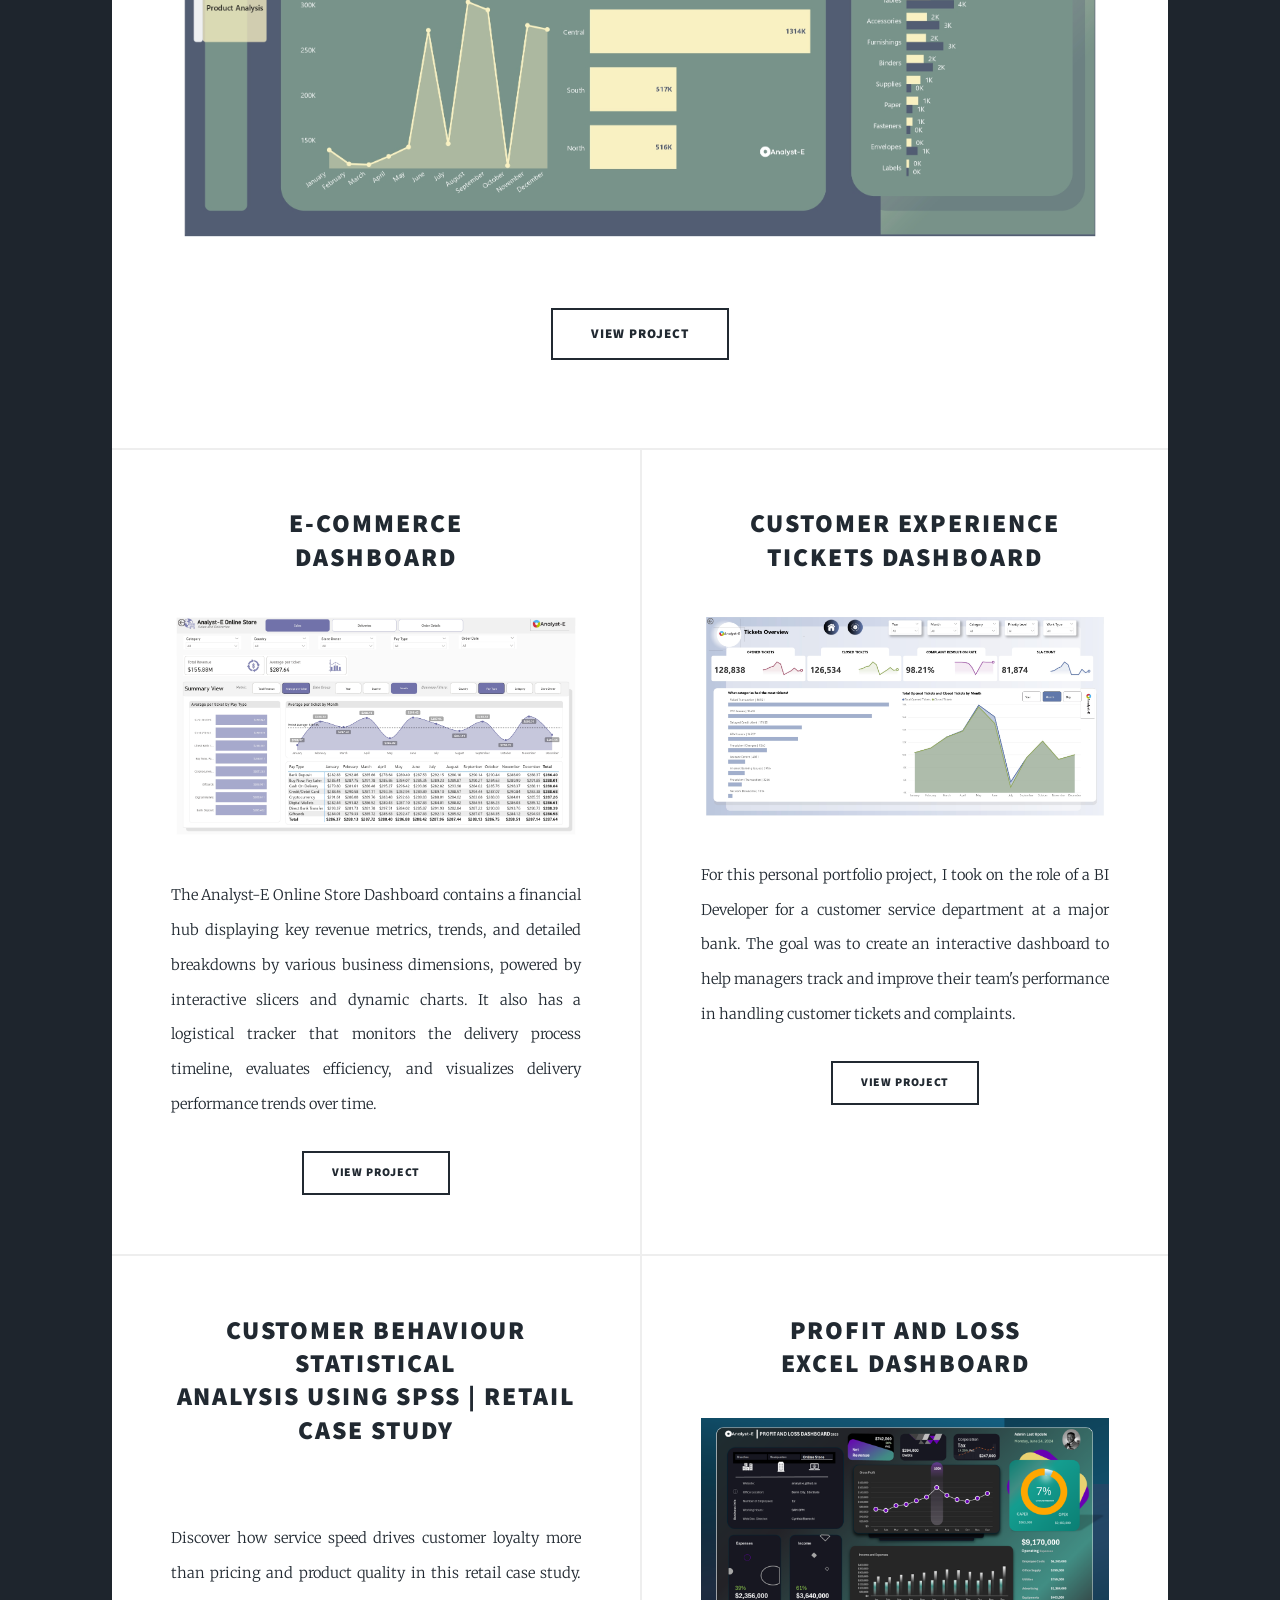
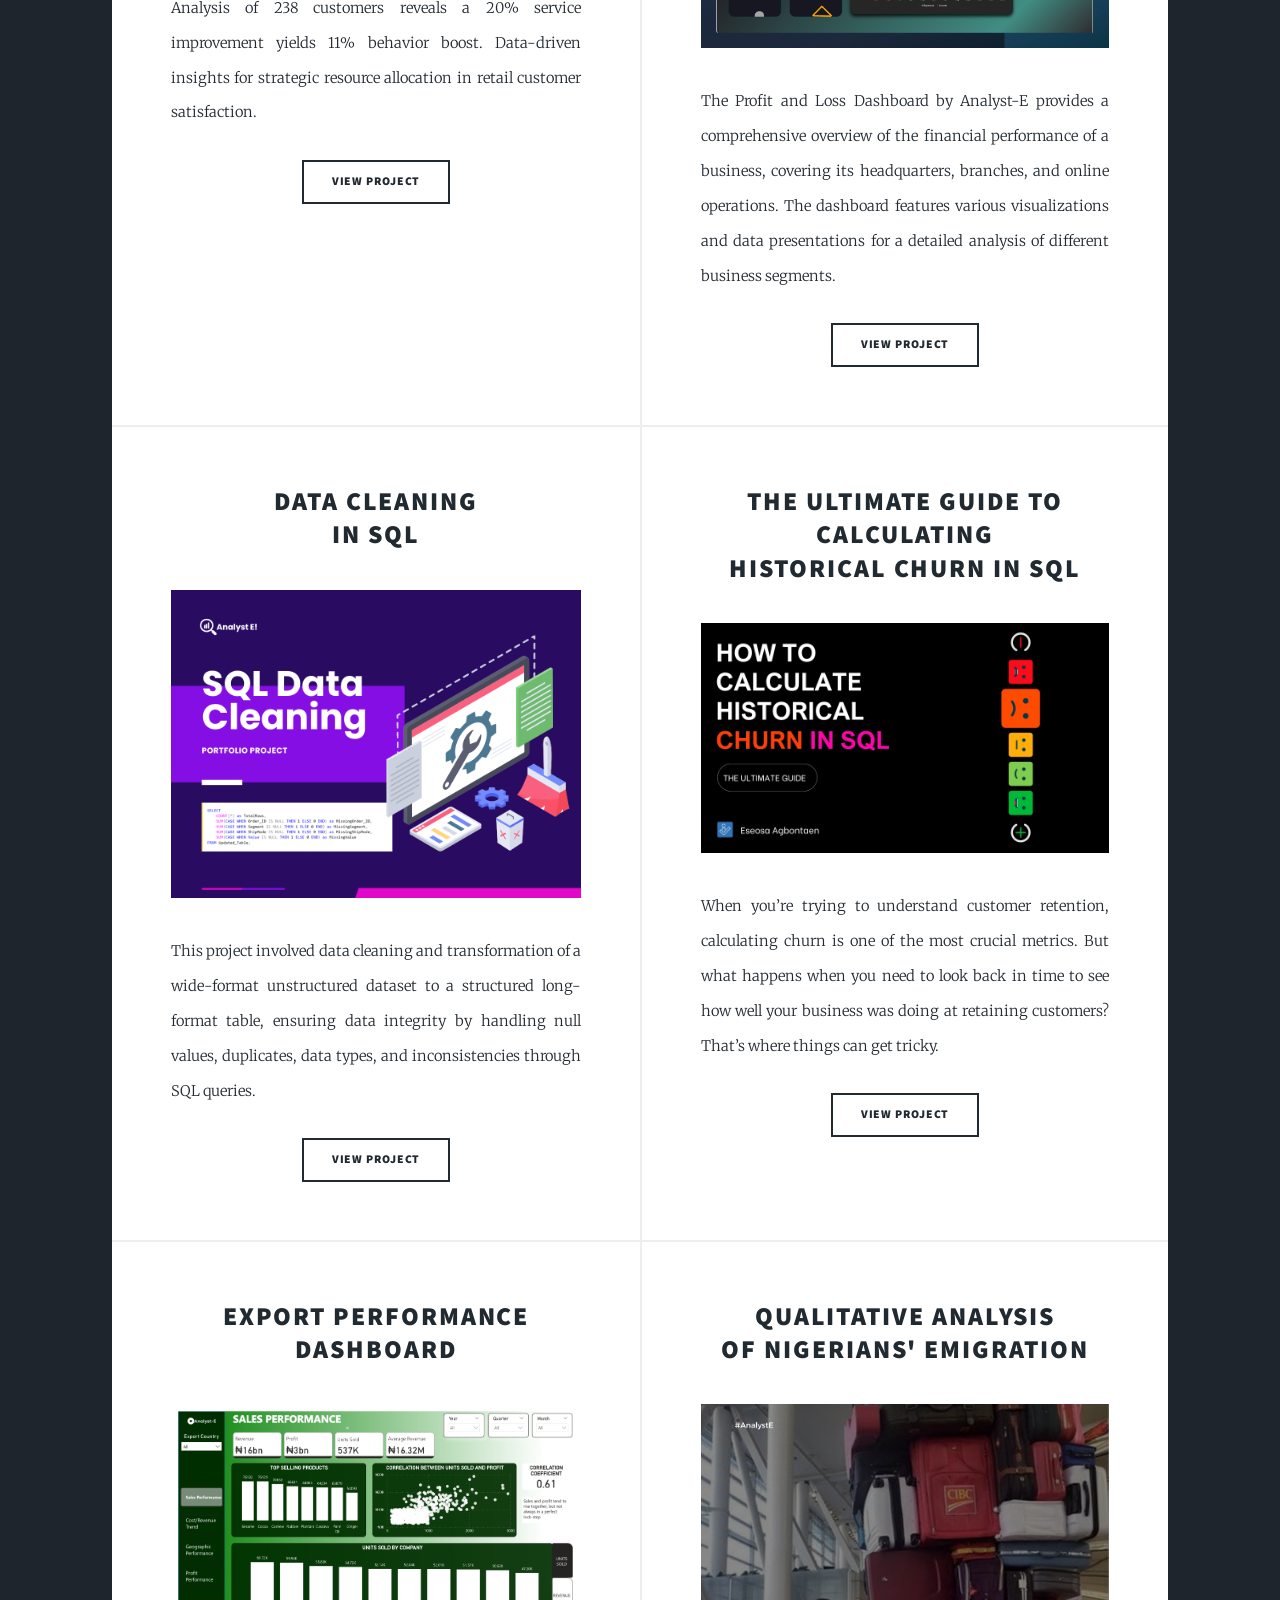
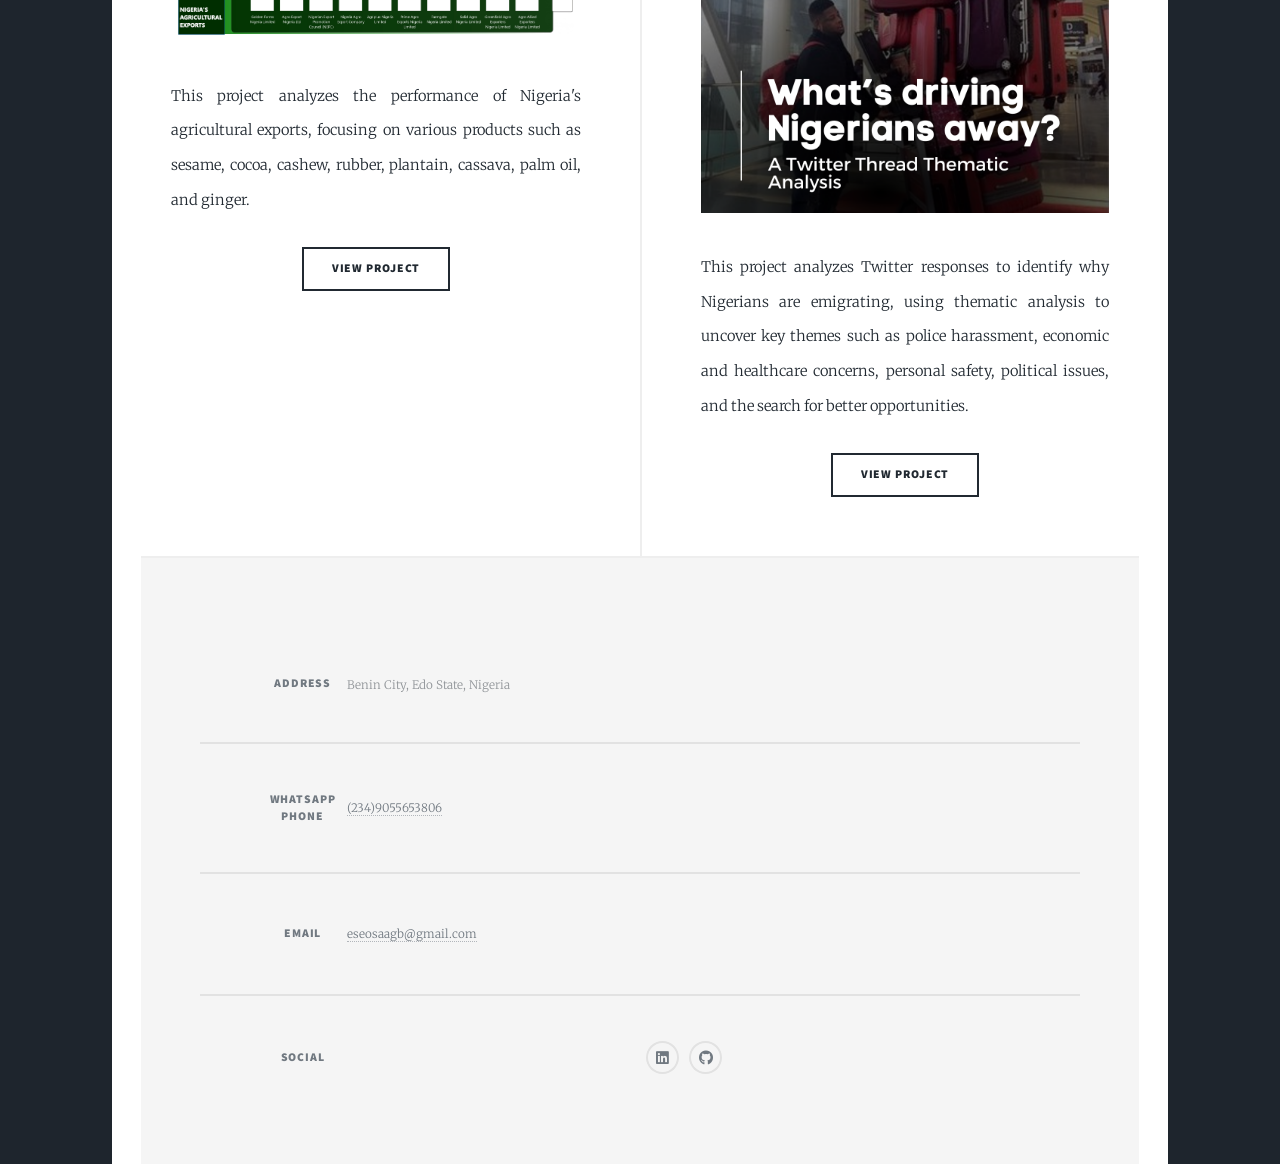
==== commit bbb1c5e3: "Update index.html" ====
--- a/index.html
+++ b/index.html
@@ -92,8 +92,8 @@
 										<h2><a href="https://medium.com/@agbontaeneseosa/customer-behavior-analysis-how-product-quality-service-speed-and-pricing-drive-loyalty-56d8f7afd072">CUSTOMER BEHAVIOUR STATISTICAL<br />
 										ANALYSIS USING SPSS | RETAIL CASE STUDY </a></h2>
 									</header>
-									<a href="https://medium.com/@agbontaeneseosa/customer-behavior-analysis-how-product-quality-service-speed-and-pricing-drive-loyalty-56d8f7afd072" class="image fit"><img src="images/Customer Statistical Behavior Analysis.png" alt="" /></a>
-									<p> Discover how service speed drives customer loyalty more than pricing and product quality in retail. Analysis of 238 customers reveals a 20% service improvement yields 11% behavior boost. Data-driven insights for strategic resource allocation in retail customer satisfaction.</p>
+									<a href="https://medium.com/@agbontaeneseosa/customer-behavior-analysis-how-product-quality-service-speed-and-pricing-drive-loyalty-56d8f7afd072" class="image fit"><img src="images/Customer Behavior Statistical Analysis.png" alt="" /></a>
+									<p> Discover how service speed drives customer loyalty more than pricing and product quality in this retail case study. Analysis of 238 customers reveals a 20% service improvement yields 11% behavior boost. Data-driven insights for strategic resource allocation in retail customer satisfaction.</p>
 									<ul class="actions special">
 										<li><a href="https://medium.com/@agbontaeneseosa/customer-behavior-analysis-how-product-quality-service-speed-and-pricing-drive-loyalty-56d8f7afd072" class="button">VIEW PROJECT</a></li>
 									</ul>
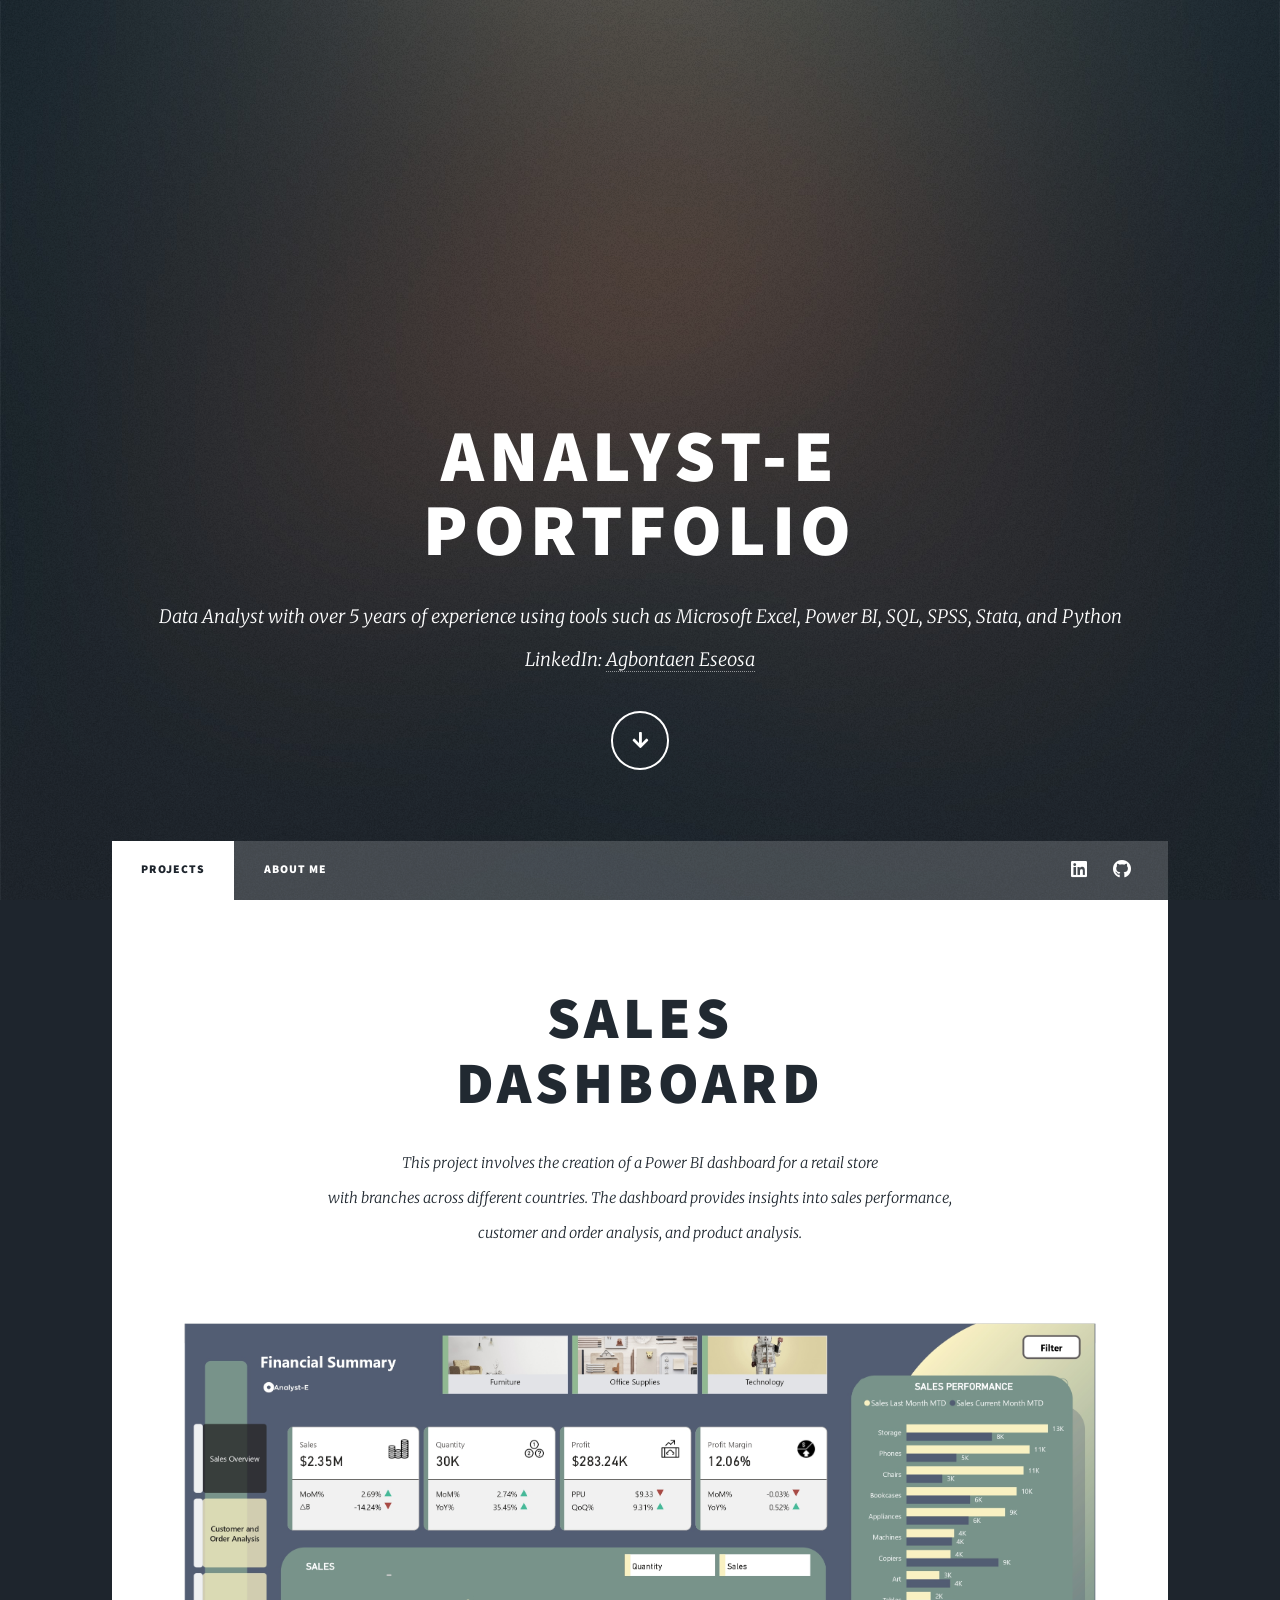
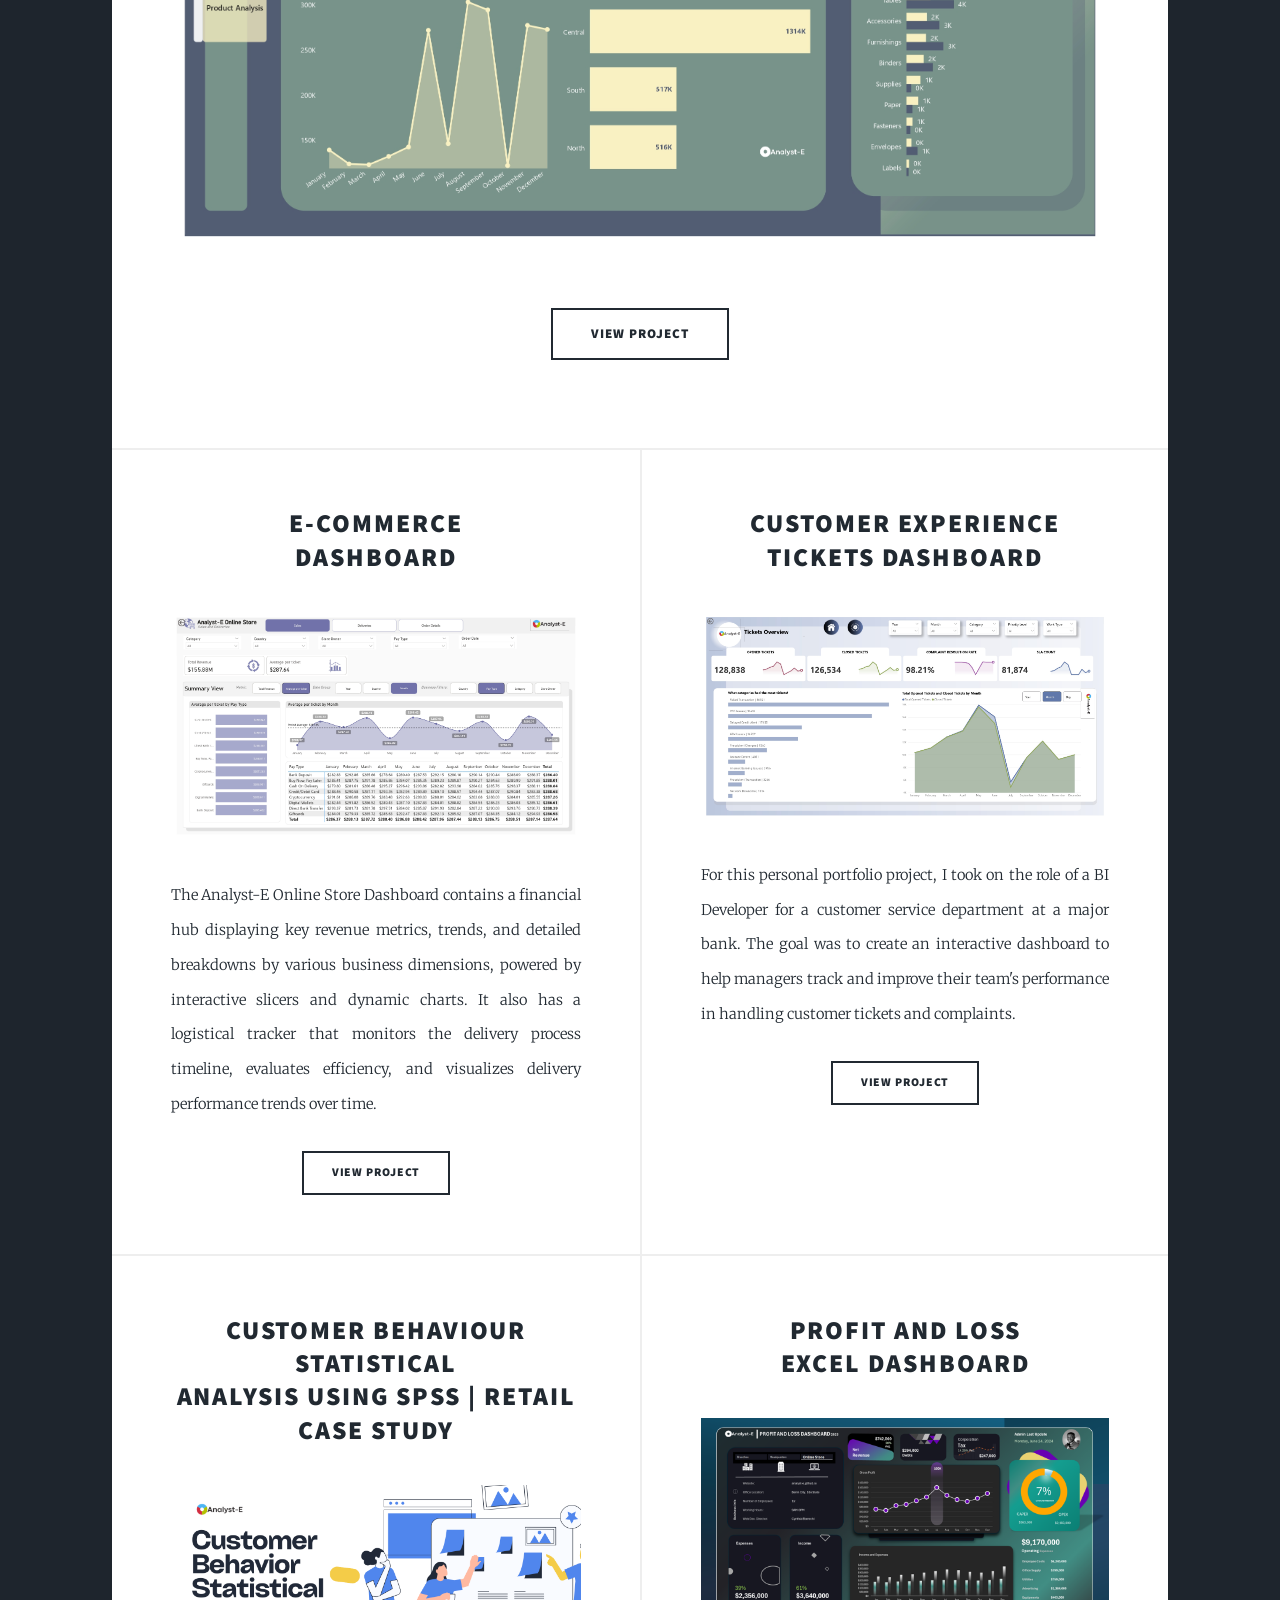
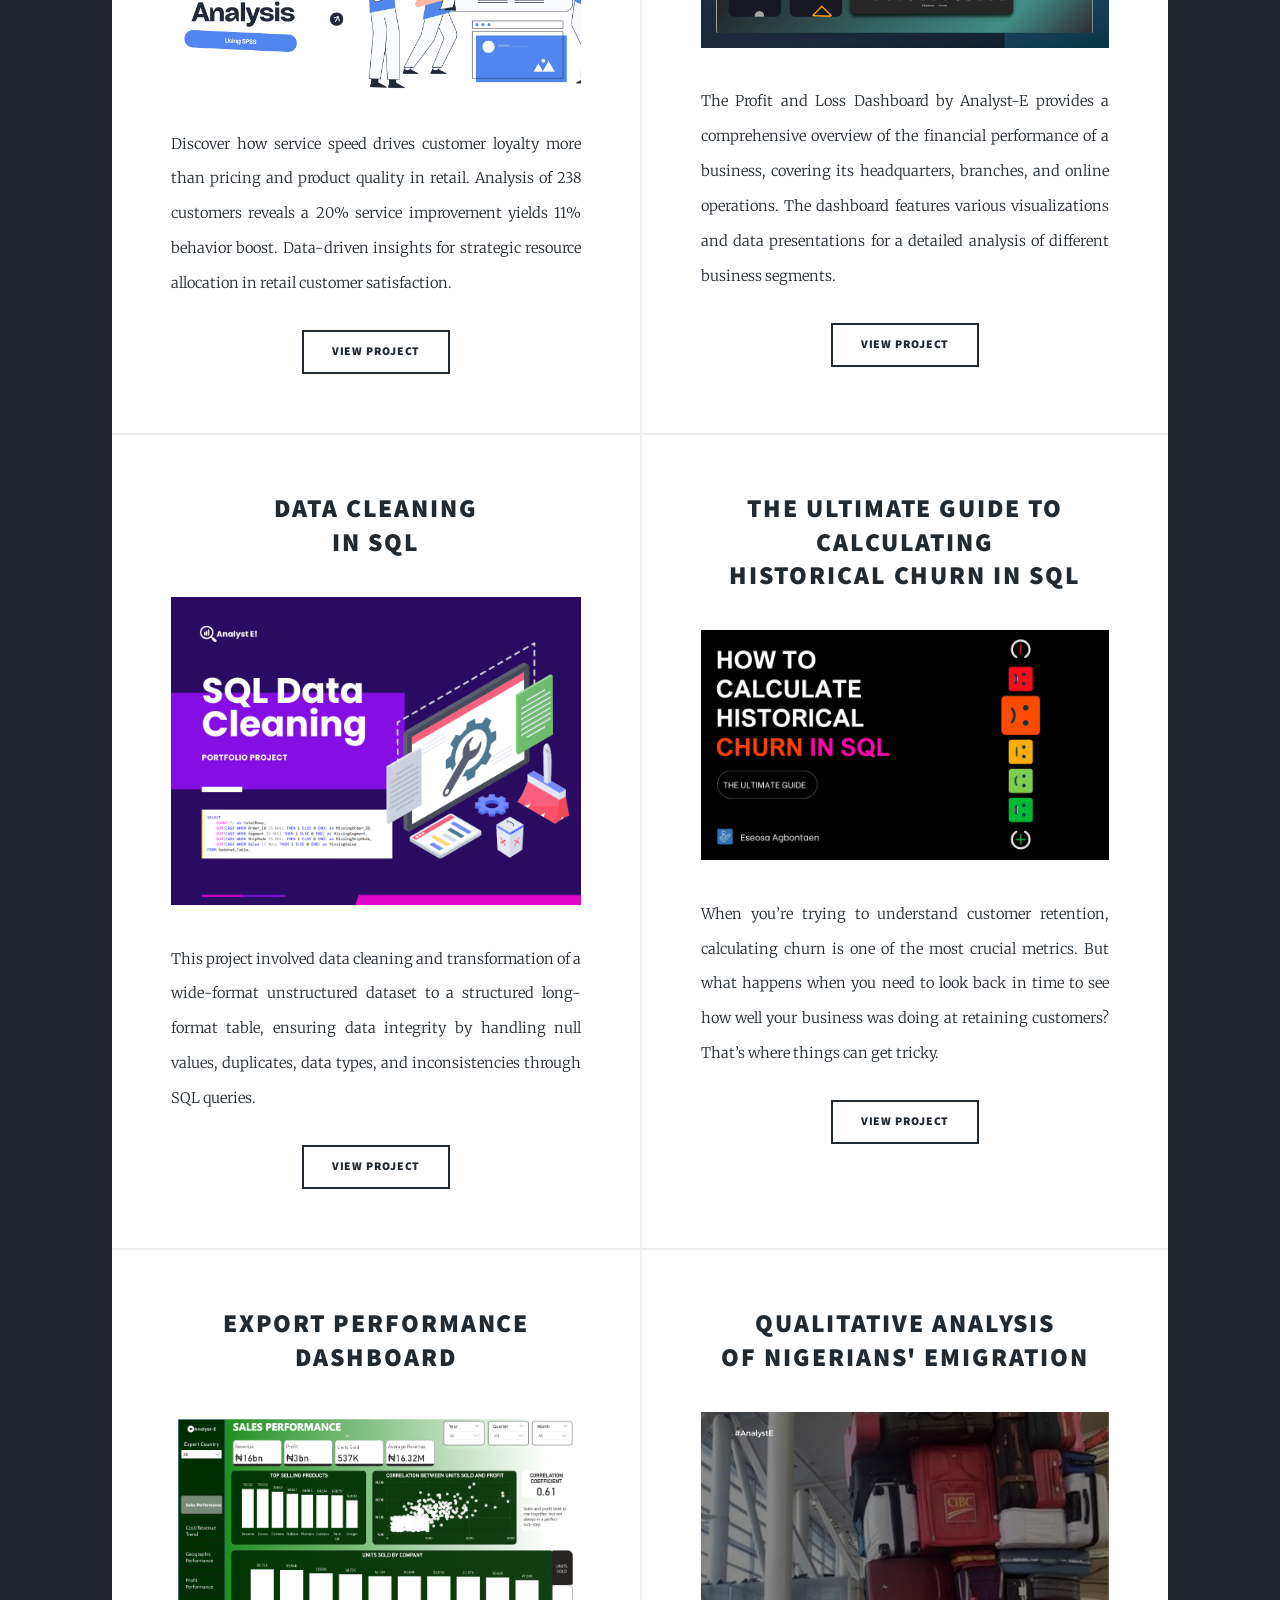
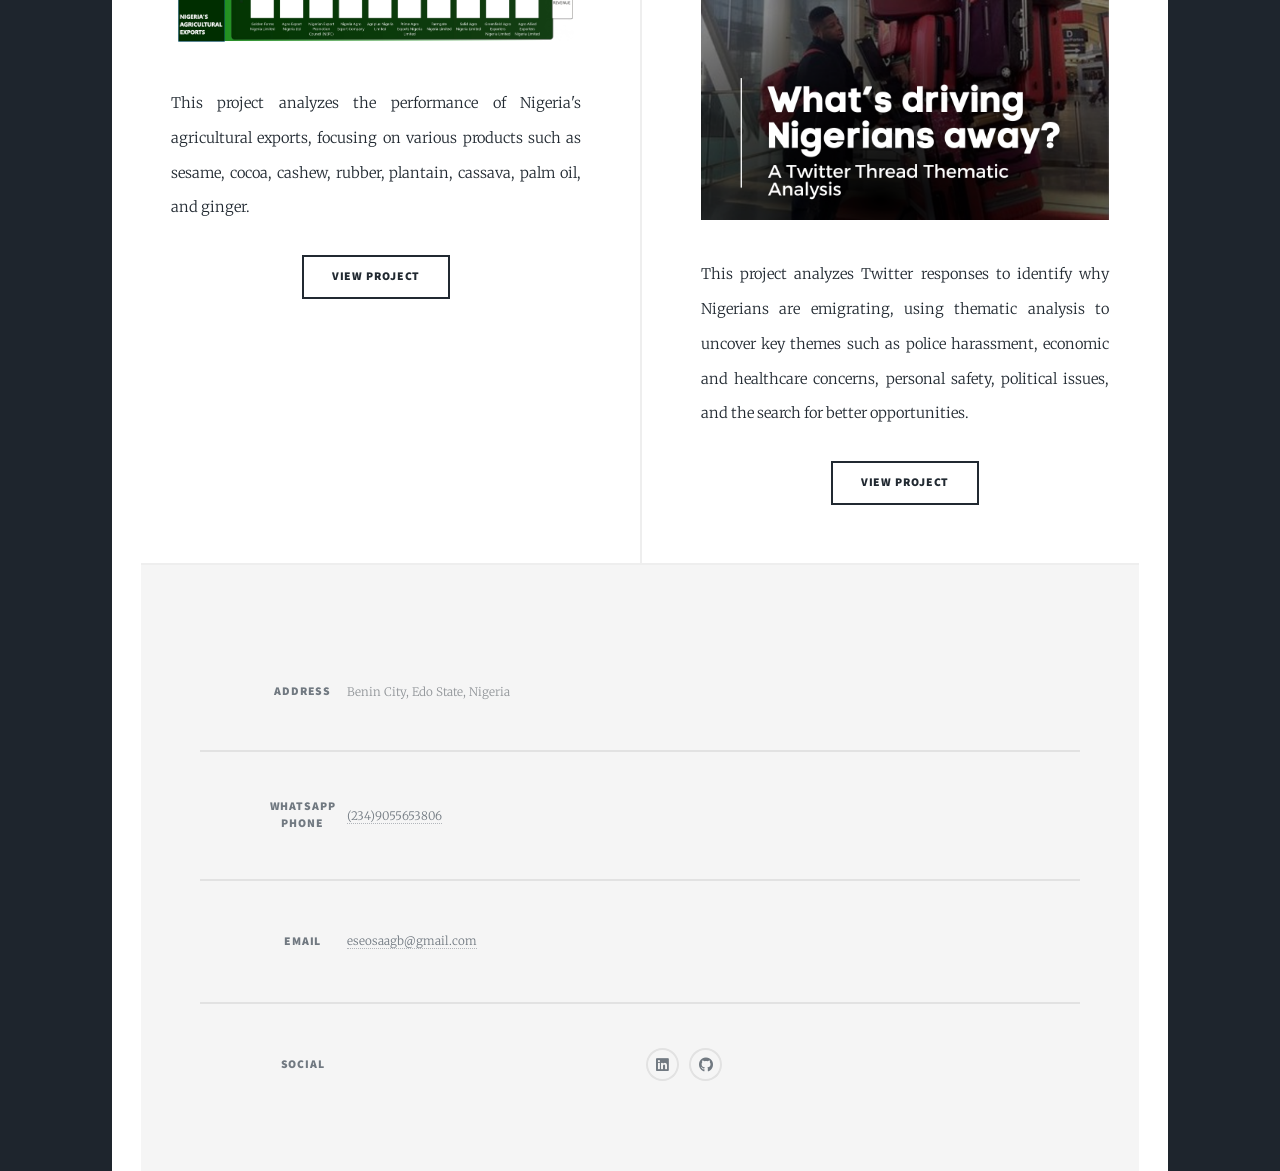
==== commit 1c6f62aa: "Update index.html" ====
--- a/index.html
+++ b/index.html
@@ -92,8 +92,8 @@
 										<h2><a href="https://medium.com/@agbontaeneseosa/customer-behavior-analysis-how-product-quality-service-speed-and-pricing-drive-loyalty-56d8f7afd072">CUSTOMER BEHAVIOUR STATISTICAL<br />
 										ANALYSIS USING SPSS | RETAIL CASE STUDY </a></h2>
 									</header>
-									<a href="https://medium.com/@agbontaeneseosa/customer-behavior-analysis-how-product-quality-service-speed-and-pricing-drive-loyalty-56d8f7afd072" class="image fit"><img src="images/Customer Behavior Statistical Analysis.png" alt="" /></a>
-									<p> Discover how service speed drives customer loyalty more than pricing and product quality in this retail case study. Analysis of 238 customers reveals a 20% service improvement yields 11% behavior boost. Data-driven insights for strategic resource allocation in retail customer satisfaction.</p>
+									<a href="https://medium.com/@agbontaeneseosa/customer-behavior-analysis-how-product-quality-service-speed-and-pricing-drive-loyalty-56d8f7afd072" class="image fit"><img src="images/Customer Behavior  Statistical  Analysis.png" alt="" /></a>
+									<p> Discover how service speed drives customer loyalty more than pricing and product quality in retail. Analysis of 238 customers reveals a 20% service improvement yields 11% behavior boost. Data-driven insights for strategic resource allocation in retail customer satisfaction.</p>
 									<ul class="actions special">
 										<li><a href="https://medium.com/@agbontaeneseosa/customer-behavior-analysis-how-product-quality-service-speed-and-pricing-drive-loyalty-56d8f7afd072" class="button">VIEW PROJECT</a></li>
 									</ul>
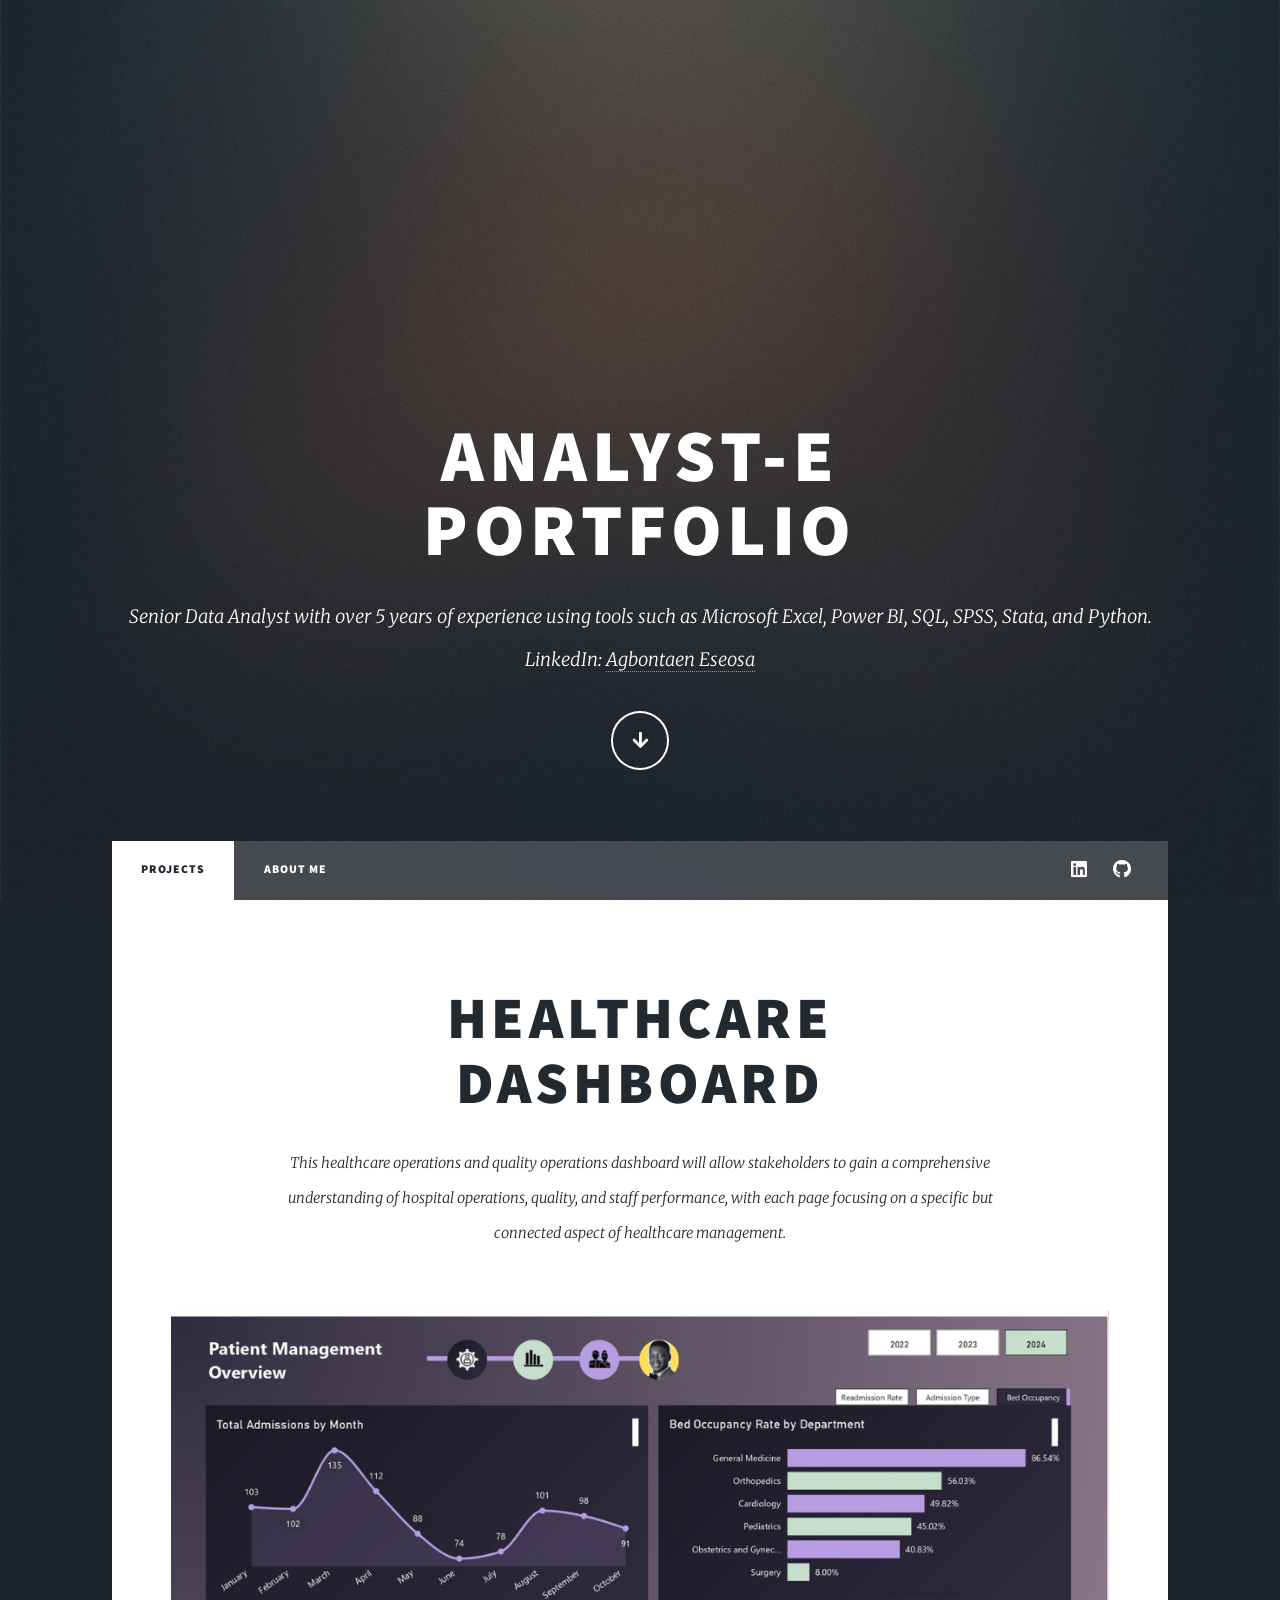
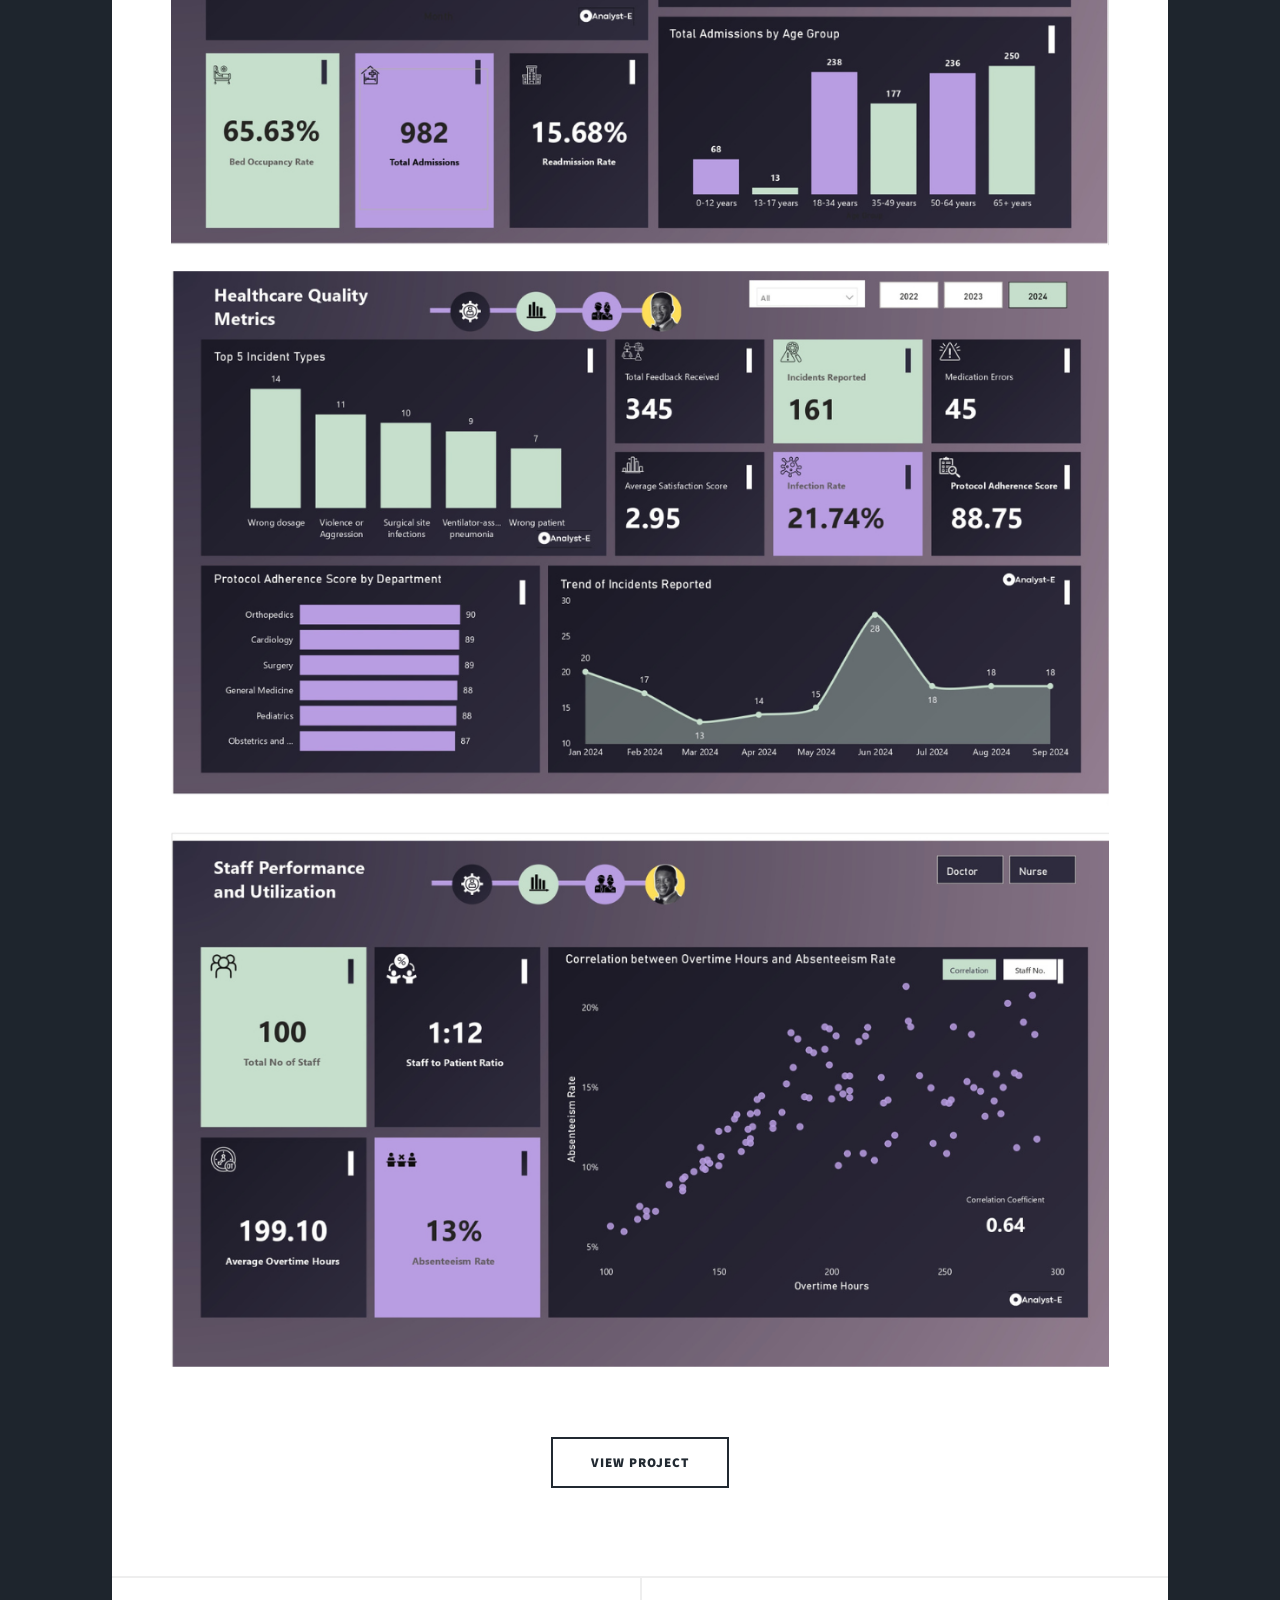
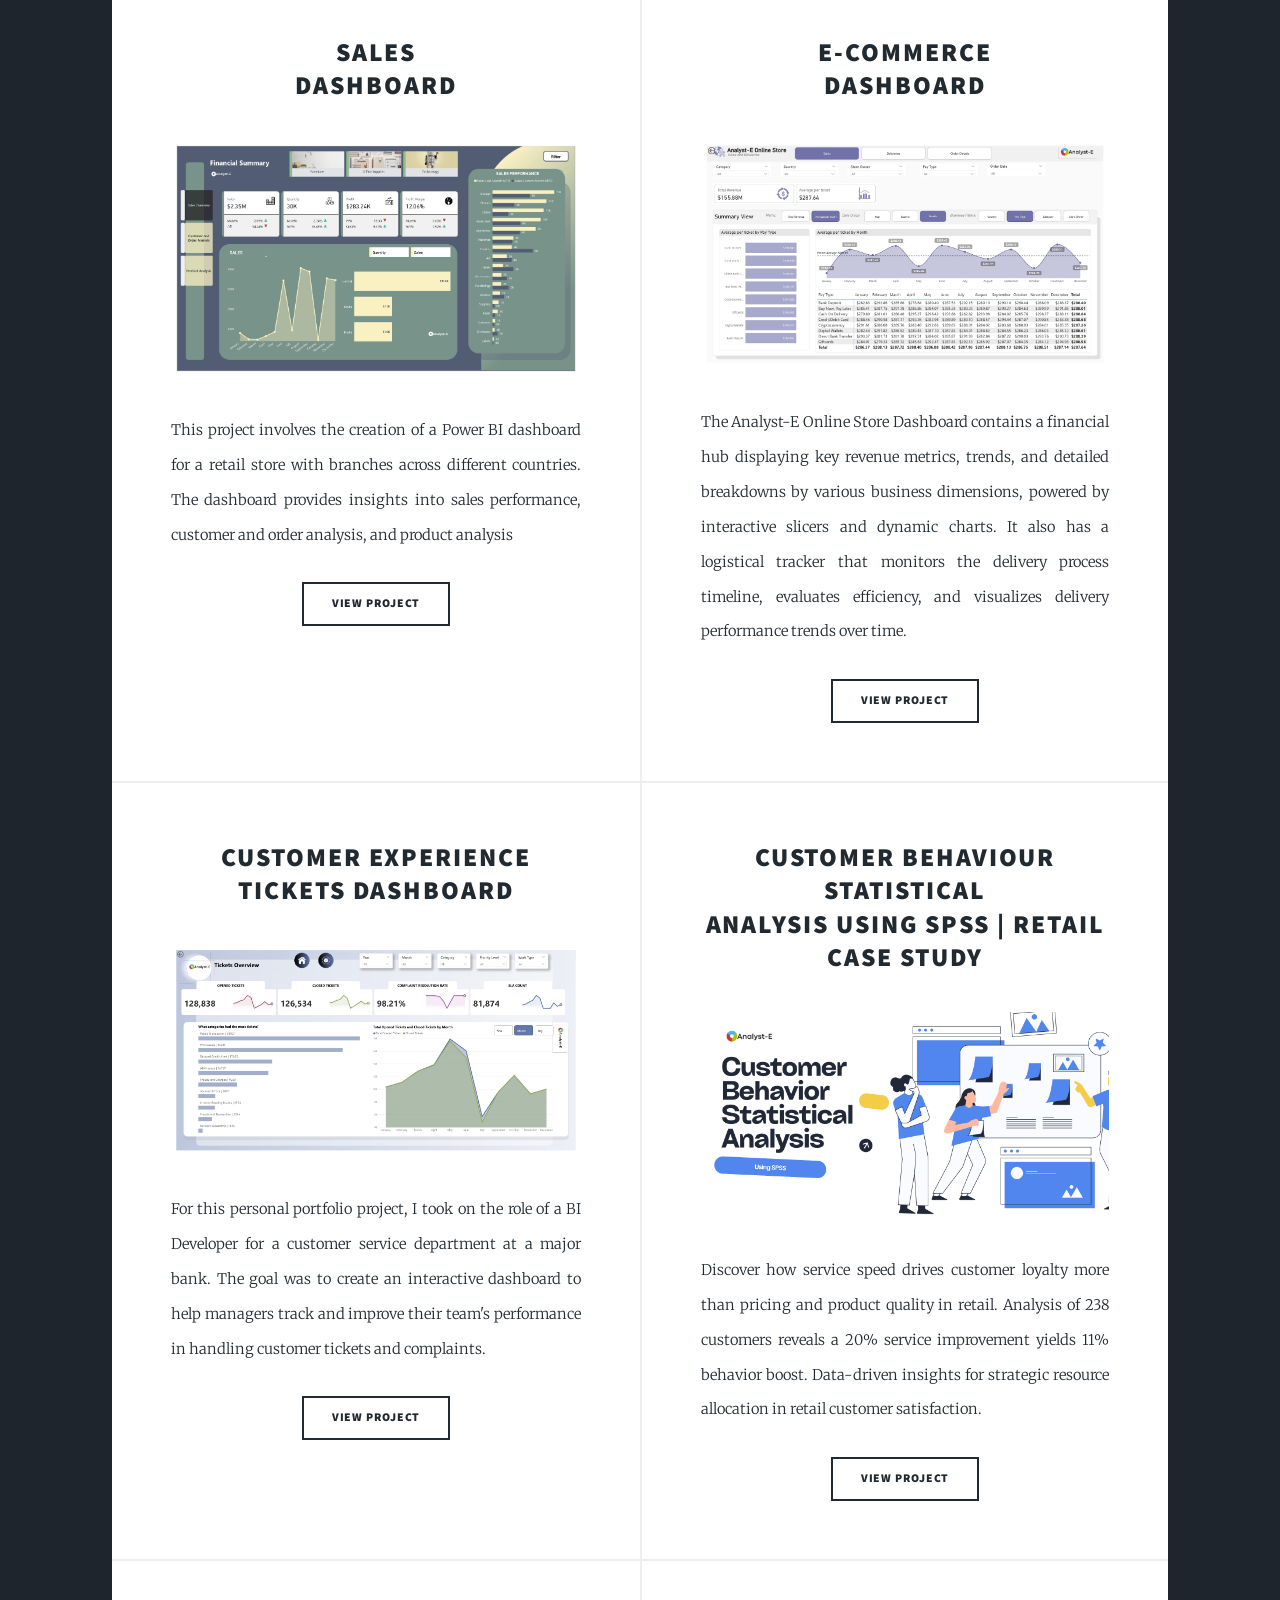
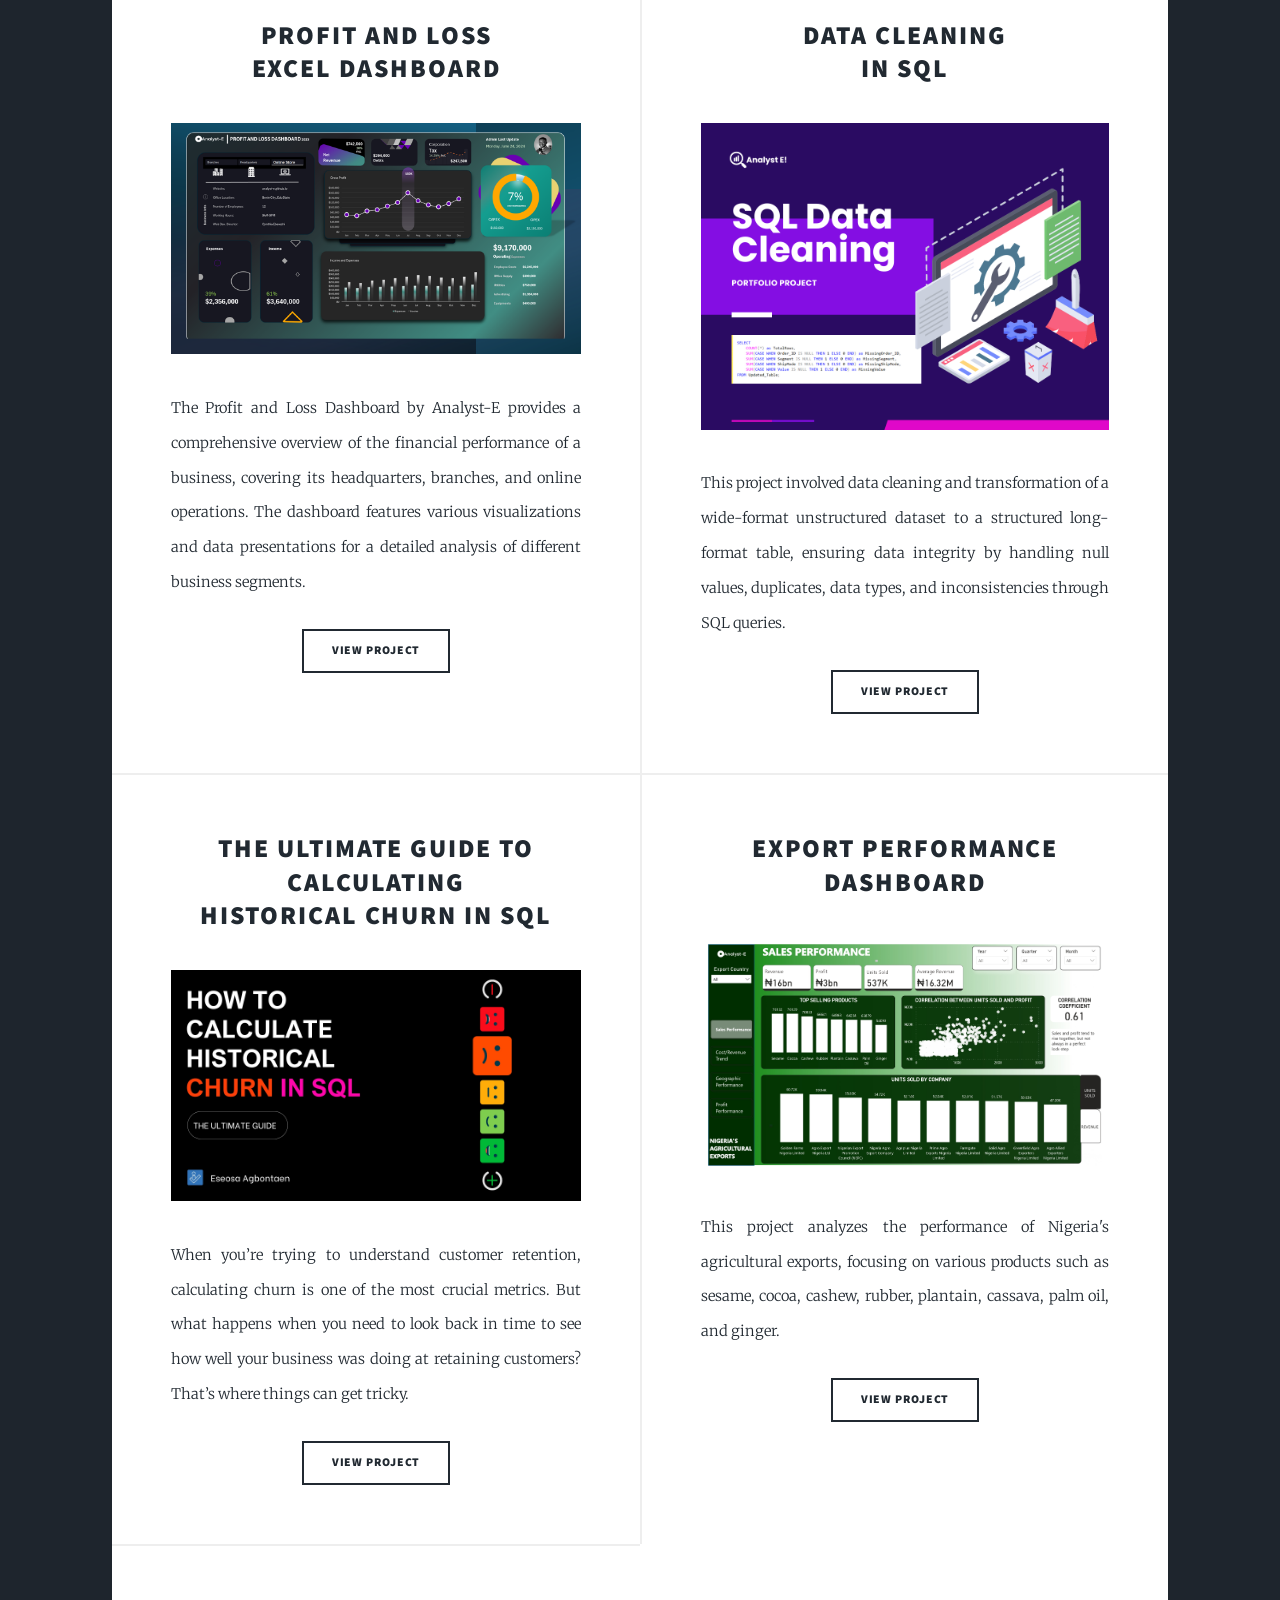
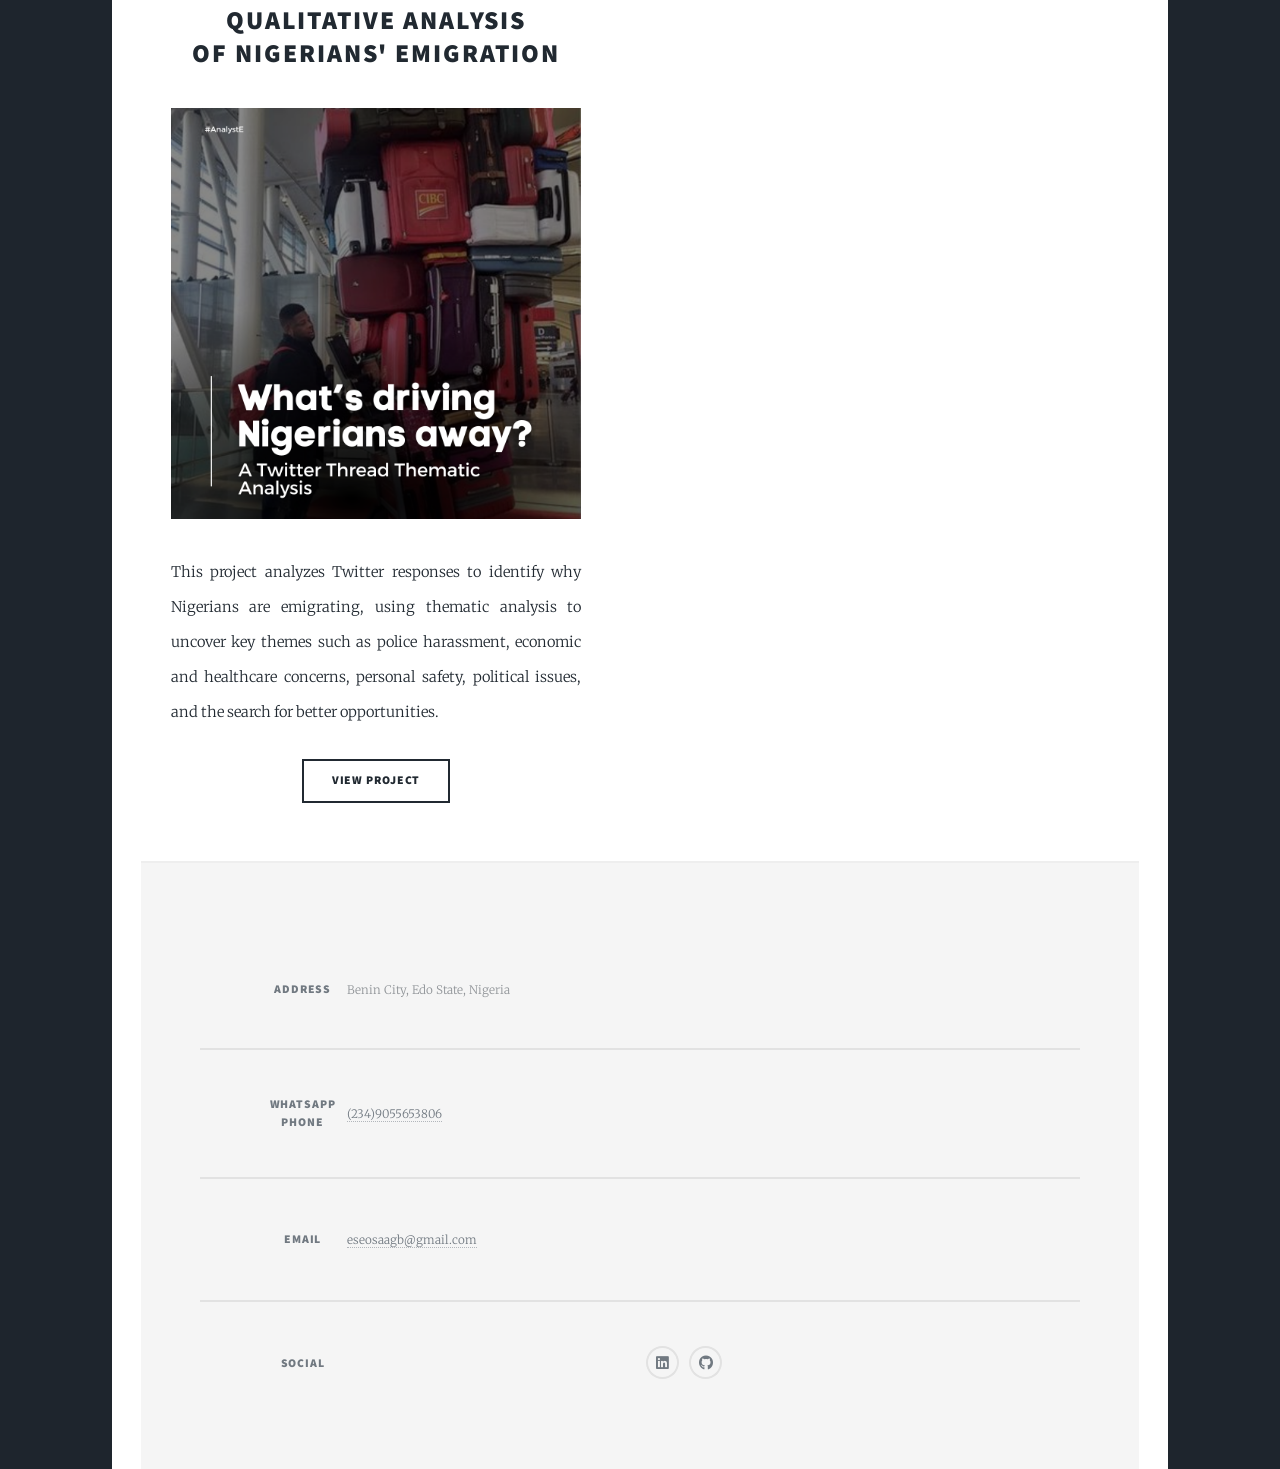
==== commit 5819046b: "Update index.html" ====
--- a/index.html
+++ b/index.html
@@ -21,7 +21,7 @@
 					<div id="intro">
 						<h1>Analyst-E<br />
 						Portfolio</h1>
-						<p>Data Analyst with over 5 years of experience using tools such as Microsoft Excel, Power BI, SQL, SPSS, Stata, and Python </a><br />
+						<p>Senior Data Analyst with over 5 years of experience using tools such as Microsoft Excel, Power BI, SQL, SPSS, Stata, and Python. </a><br />
 							LinkedIn: <a href="https://www.linkedin.com/in/agbontaen-eseosa">Agbontaen Eseosa</a>
 						<ul class="actions">
 							<li><a href="#header" class="button icon solid solo fa-arrow-down scrolly">Continue</a></li>
@@ -51,20 +51,31 @@
 						<!-- Featured Post -->
 							<article class="post featured">
 								<header class="major">
-									<h2><a href="https://github.com/Analyst-E/sales-powerbi-project">Sales<br />
+									<h2><a href="https://github.com/Analyst-E/Healthcare-Operations-Quality-Dashboard">Healthcare<br />
 									Dashboard</a></h2>
-									<p>	This project involves the creation of a Power BI dashboard for a retail store<br />
-										with branches across different countries. The dashboard provides insights into sales performance,<br />
-										customer and order analysis, and product analysis.</p>
+									<p>	This healthcare operations and quality operations dashboard will allow stakeholders to gain a comprehensive<br />
+										understanding of hospital operations, quality, and staff performance, with each page focusing on a specific but<br />
+										connected aspect of healthcare management.</p>
 								</header>
-								<a href="https://github.com/Analyst-E/sales-powerbi-project" class="image main"><img src="images/Summary Page.jpg" alt="" /></a>
+								<a href="https://github.com/Analyst-E/Healthcare-Operations-Quality-Dashboard" class="image main"><img src="images/Healthcare dashboard.png" alt="" /></a>
 								<ul class="actions special">
-									<li><a href="https://github.com/Analyst-E/sales-powerbi-project" class="button large">VIEW PROJECT</a></li>
+									<li><a href="https://github.com/Analyst-E/Healthcare-Operations-Quality-Dashboard" class="button large">VIEW PROJECT</a></li>
 								</ul>
 							</article>
 
 						<!-- Posts -->
 							<section class="posts">
+								<article>
+									<header>
+										<h2><a href="https://github.com/Analyst-E/sales-powerbi-project">Sales<br />
+										Dashboard</a></h2>
+									</header>
+									<a href="https://github.com/Analyst-E/sales-powerbi-project" class="image fit"><img src="images/Summary Page.jpg" alt="" /></a>
+									<p>This project involves the creation of a Power BI dashboard for a retail store with branches across different countries. The dashboard provides insights into sales performance, customer and order analysis, and product analysis</p>
+									<ul class="actions special">
+										<li><a href="https://github.com/Analyst-E/sales-powerbi-project" class="button">VIEW PROJECT</a></li>
+									</ul>
+								</article>
 								<article>
 									<header>
 										<h2><a href="https://github.com/Analyst-E/E-Commerce-Dashboard">E-COMMERCE<br />
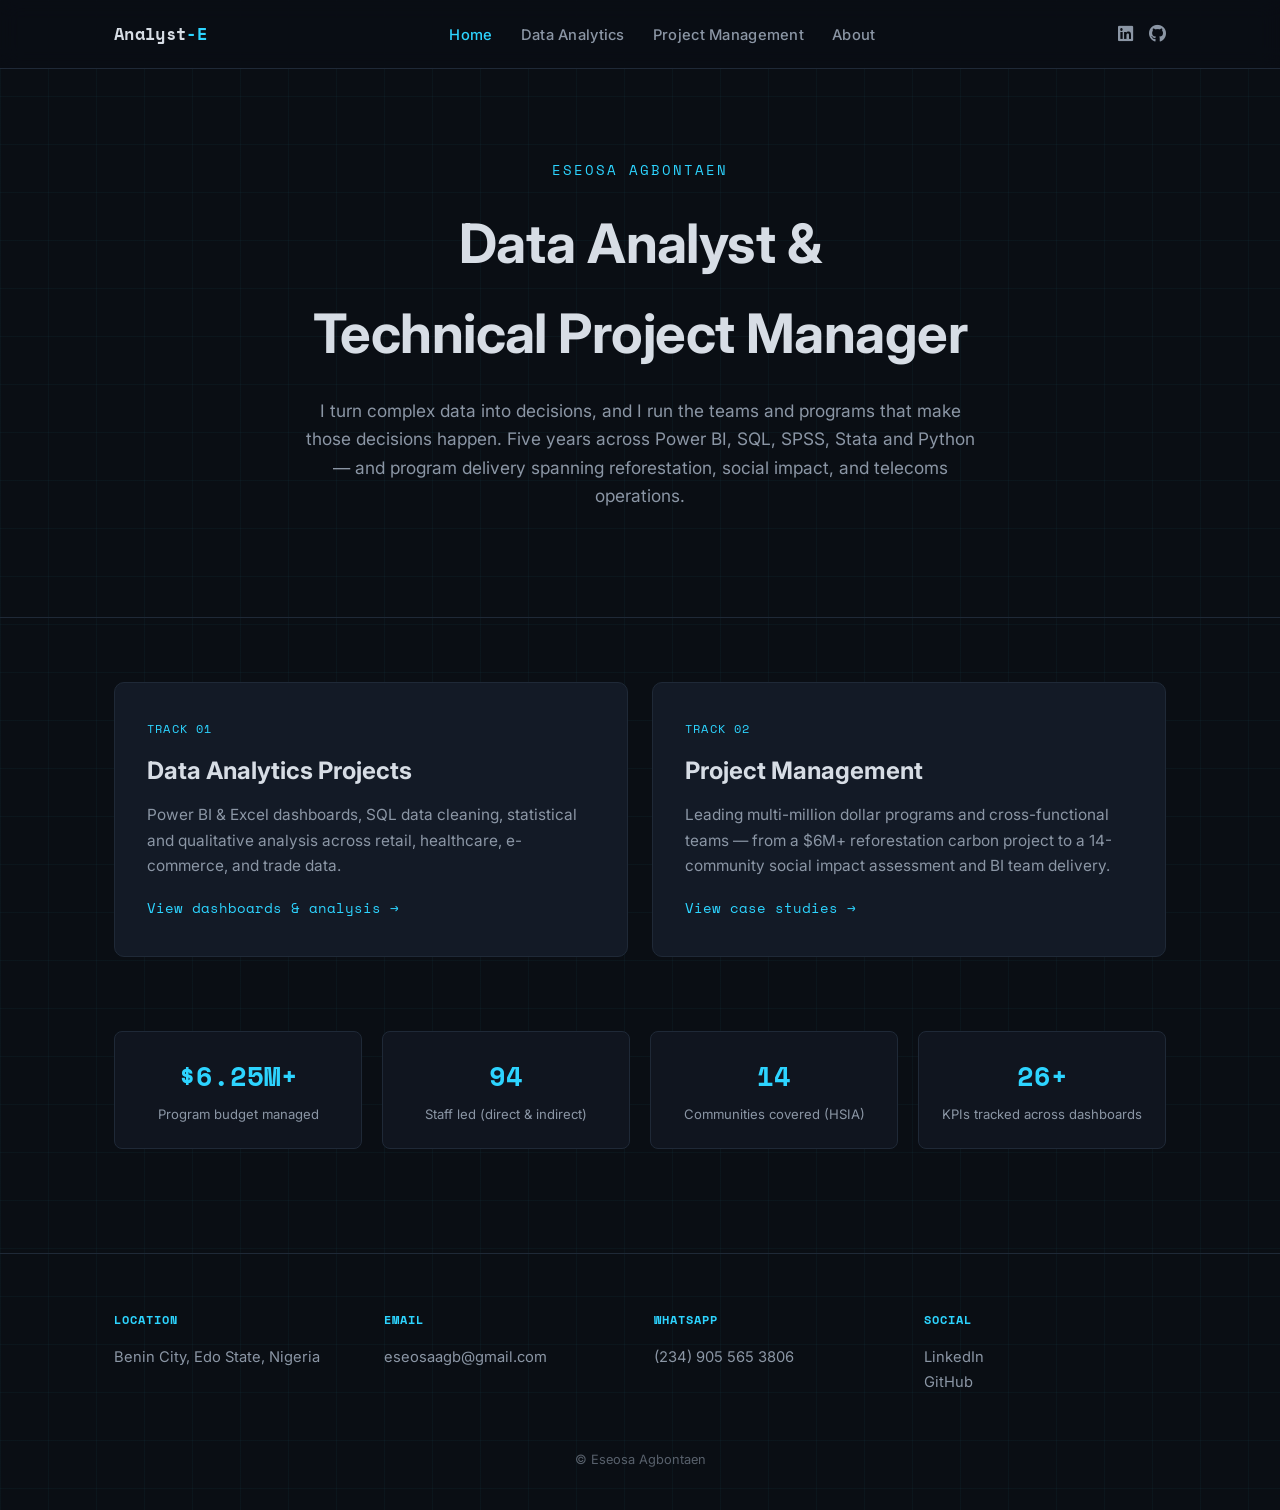
==== commit 62c86b08: "Rebuild portfolio: dark minimal data theme with PM and analytics tracks Adds a new dark/minimal/data" ====
--- a/index.html
+++ b/index.html
@@ -1,211 +1,103 @@
-<!DOCTYPE HTML>
-<!--
-	Massively by HTML5 UP
-	html5up.net | @ajlkn
-	Free for personal and commercial use under the CCA 3.0 license (html5up.net/license)
--->
-<html>
-	<head>
-		<title>Analyst-E Portfolio</title>
-		<meta charset="utf-8" />
-		<meta name="viewport" content="width=device-width, initial-scale=1, user-scalable=no" />
-		<link rel="stylesheet" href="assets/css/main.css" />
-		<noscript><link rel="stylesheet" href="assets/css/noscript.css" /></noscript>
-	</head>
-	<body class="is-preload">
-
-		<!-- Wrapper -->
-			<div id="wrapper" class="fade-in">
-
-				<!-- Intro -->
-					<div id="intro">
-						<h1>Analyst-E<br />
-						Portfolio</h1>
-						<p>Senior Data Analyst with over 5 years of experience using tools such as Microsoft Excel, Power BI, SQL, SPSS, Stata, and Python. </a><br />
-							LinkedIn: <a href="https://www.linkedin.com/in/agbontaen-eseosa">Agbontaen Eseosa</a>
-						<ul class="actions">
-							<li><a href="#header" class="button icon solid solo fa-arrow-down scrolly">Continue</a></li>
-						</ul>
-					</div>
-
-				<!-- Header -->
-					<header id="header">
-						<a href="index.html" class="logo">Analyst-E</a>
-					</header>
-
-				<!-- Nav -->
-					<nav id="nav">
-						<ul class="links">
-							<li class="active"><a href="index.html">PROJECTS</a></li>
-							<li><a href="generic.html">About Me</a></li> 
-						</ul>
-						<ul class="icons">
-							<li><a href="https://www.linkedin.com/in/agbontaen-eseosa" class="icon brands alt fa-linkedin"><span class="label">LinkedIn</span></a></li>
-							<li><a href="https://github.com/Analyst-E" class="icon brands alt fa-github"><span class="label">GitHub</span></a></li>
-				</ul>
-					</nav>
-
-				<!-- Main -->
-					<div id="main">
-
-						<!-- Featured Post -->
-							<article class="post featured">
-								<header class="major">
-									<h2><a href="https://github.com/Analyst-E/Healthcare-Operations-Quality-Dashboard">Healthcare<br />
-									Dashboard</a></h2>
-									<p>	This healthcare operations and quality operations dashboard will allow stakeholders to gain a comprehensive<br />
-										understanding of hospital operations, quality, and staff performance, with each page focusing on a specific but<br />
-										connected aspect of healthcare management.</p>
-								</header>
-								<a href="https://github.com/Analyst-E/Healthcare-Operations-Quality-Dashboard" class="image main"><img src="images/Healthcare dashboard.png" alt="" /></a>
-								<ul class="actions special">
-									<li><a href="https://github.com/Analyst-E/Healthcare-Operations-Quality-Dashboard" class="button large">VIEW PROJECT</a></li>
-								</ul>
-							</article>
-
-						<!-- Posts -->
-							<section class="posts">
-								<article>
-									<header>
-										<h2><a href="https://github.com/Analyst-E/sales-powerbi-project">Sales<br />
-										Dashboard</a></h2>
-									</header>
-									<a href="https://github.com/Analyst-E/sales-powerbi-project" class="image fit"><img src="images/Summary Page.jpg" alt="" /></a>
-									<p>This project involves the creation of a Power BI dashboard for a retail store with branches across different countries. The dashboard provides insights into sales performance, customer and order analysis, and product analysis</p>
-									<ul class="actions special">
-										<li><a href="https://github.com/Analyst-E/sales-powerbi-project" class="button">VIEW PROJECT</a></li>
-									</ul>
-								</article>
-								<article>
-									<header>
-										<h2><a href="https://github.com/Analyst-E/E-Commerce-Dashboard">E-COMMERCE<br />
-										DASHBOARD</a></h2>
-									</header>
-									<a href="https://github.com/Analyst-E/E-Commerce-Dashboard" class="image fit"><img src="images/E Commerce Dashboard_page-0001.jpg" alt="" /></a>
-									<p>The Analyst-E Online Store Dashboard contains a financial hub displaying key revenue metrics, trends, and detailed breakdowns by various business dimensions, powered by interactive slicers and dynamic charts. It also has a logistical tracker that monitors the delivery process timeline, evaluates efficiency, and visualizes delivery performance trends over time.</p>
-									<ul class="actions special">
-										<li><a href="https://github.com/Analyst-E/E-Commerce-Dashboard" class="button">VIEW PROJECT</a></li>
-									</ul>
-								</article>
-								<article>
-									<header>
-										<h2><a href="https://github.com/Analyst-E/Customer-Experience-Tickets-Dashboard">CUSTOMER EXPERIENCE<br />
-										TICKETS DASHBOARD</a></h2>
-									</header>
-									<a href="https://github.com/Analyst-E/Customer-Experience-Tickets-Dashboard" class="image fit"><img src="images/Tickets Dashboard_page-0001.jpg" alt="" /></a>
-									<p>For this personal portfolio project, I took on the role of a BI Developer for a customer service department at a major bank. The goal was to create an interactive dashboard to help managers track and improve their team's performance in handling customer tickets and complaints.</p>
-									<ul class="actions special">
-										<li><a href="https://github.com/Analyst-E/Customer-Experience-Tickets-Dashboard" class="button">VIEW PROJECT</a></li>
-									</ul>
-								</article>
-								<article>
-									<header>
-										<h2><a href="https://medium.com/@agbontaeneseosa/customer-behavior-analysis-how-product-quality-service-speed-and-pricing-drive-loyalty-56d8f7afd072">CUSTOMER BEHAVIOUR STATISTICAL<br />
-										ANALYSIS USING SPSS | RETAIL CASE STUDY </a></h2>
-									</header>
-									<a href="https://medium.com/@agbontaeneseosa/customer-behavior-analysis-how-product-quality-service-speed-and-pricing-drive-loyalty-56d8f7afd072" class="image fit"><img src="images/Customer Behavior  Statistical  Analysis.png" alt="" /></a>
-									<p> Discover how service speed drives customer loyalty more than pricing and product quality in retail. Analysis of 238 customers reveals a 20% service improvement yields 11% behavior boost. Data-driven insights for strategic resource allocation in retail customer satisfaction.</p>
-									<ul class="actions special">
-										<li><a href="https://medium.com/@agbontaeneseosa/customer-behavior-analysis-how-product-quality-service-speed-and-pricing-drive-loyalty-56d8f7afd072" class="button">VIEW PROJECT</a></li>
-									</ul>
-								</article>
-								<article>
-									<header>
-										<h2><a href="https://github.com/Analyst-E/Excel-Dashboard">PROFIT AND LOSS<br />
-										EXCEL DASHBOARD</a></h2>
-									</header>
-									<a href="https://github.com/Analyst-E/Excel-Dashboard" class="image fit"><img src="images/Excel Dashboard Image.png" alt="" /></a>
-									<p>The Profit and Loss Dashboard by Analyst-E provides a comprehensive overview of the financial performance of a business, covering its headquarters, branches, and online operations. The dashboard features various visualizations and data presentations for a detailed analysis of different business segments.</p>
-									<ul class="actions special">
-										<li><a href="https://github.com/Analyst-E/Excel-Dashboard" class="button">VIEW PROJECT</a></li>
-									</ul>
-
-								</article>
-								<article>
-									<header>
-										<h2><a href="https://medium.com/@agbontaeneseosa/data-cleaning-in-sql-85e1bd0f803d">DATA CLEANING<br />
-										IN SQL</a></h2>
-									</header>
-									<a href="https://medium.com/@agbontaeneseosa/data-cleaning-in-sql-85e1bd0f803d" class="image fit"><img src="images/SQL Data Cleaning.png" alt="" /></a>
-									<p>This project involved data cleaning and transformation of a wide-format unstructured dataset to a structured long-format table, ensuring data integrity by handling null values, duplicates, data types, and inconsistencies through SQL queries.</p>
-									<ul class="actions special">
-										<li><a href="https://medium.com/@agbontaeneseosa/data-cleaning-in-sql-85e1bd0f803d" class="button">VIEW PROJECT</a></li>
-									</ul>
-								</article>
-								<article>
-									<header>
-										<h2><a href="https://www.linkedin.com/pulse/ultimate-guide-calculating-historical-churn-sql-eseosa-agbontaen-ojorf/?trackingId=juMGDOKiQYiChusViFYUjQ%3D%3D">THE ULTIMATE GUIDE TO CALCULATING<br />
-										HISTORICAL CHURN IN SQL</a></h2>
-									</header>
-									<a href="https://www.linkedin.com/pulse/ultimate-guide-calculating-historical-churn-sql-eseosa-agbontaen-ojorf/?trackingId=juMGDOKiQYiChusViFYUjQ%3D%3D" class="image fit"><img src="images/How to Calculate Historical Churn in SQL_The ultimate guide .jpg" alt="" /></a>
-									<p>When you’re trying to understand customer retention, calculating churn is one of the most crucial metrics. But what happens when you need to look back in time to see how well your business was doing at retaining customers? That’s where things can get tricky.</p>
-									<ul class="actions special">
-										<li><a href="https://www.linkedin.com/pulse/ultimate-guide-calculating-historical-churn-sql-eseosa-agbontaen-ojorf/?trackingId=juMGDOKiQYiChusViFYUjQ%3D%3D" class="button">VIEW PROJECT</a></li>
-									</ul>
-								</article>
-								<article>
-									<header>
-										<h2><a href="https://github.com/Analyst-E/export-dashboard">Export Performance<br />
-											Dashboard</a></h2>
-									</header>
-									<a href="https://github.com/Analyst-E/export-dashboard" class="image fit"><img src="images/Nigeria export full_page-0002.jpg" alt="" /></a>
-									<p>This project analyzes the performance of Nigeria's agricultural exports, focusing on various products such as sesame, cocoa, cashew, rubber, plantain, cassava, palm oil, and ginger.</p>
-									<ul class="actions special">
-										<li><a href="https://github.com/Analyst-E/export-dashboard" class="button">VIEW PROJECT</a></li>
-									</ul>
-								</article>
-								<article>
-									<header>
-										<h2><a href="https://medium.com/@agbontaeneseosa/what-is-driving-nigerians-away-a-twitter-thread-thematic-analysis-d681cb102b51">Qualitative Analysis<br />
-										of Nigerians' Emigration</a></h2>
-									</header>
-									<a href="https://medium.com/@agbontaeneseosa/what-is-driving-nigerians-away-a-twitter-thread-thematic-analysis-d681cb102b51" class="image fit"><img src="images/What's driving Nigerians Away.png" alt="" /></a>
-									<p>This project analyzes Twitter responses to identify why Nigerians are emigrating, using thematic analysis to uncover key themes such as police harassment, economic and healthcare concerns, personal safety, political issues, and the search for better opportunities.</p>
-									<ul class="actions special">
-										<li><a href="https://medium.com/@agbontaeneseosa/what-is-driving-nigerians-away-a-twitter-thread-thematic-analysis-d681cb102b51" class="button">VIEW PROJECT</a></li>
-
-							</section>
-
-
-
-				<!-- Footer -->
-				<footer id="footer">
-				</section>
-				<section class="split contact">
-					<section class="alt">
-						<h3>Address</h3>
-						<p>Benin City, Edo State, Nigeria<br />
-						</p>
-					</section>
-					<section>
-						<h3>Whatsapp Phone</h3>
-						<p><a href="https://wa.me/message/IOJVLU7E2W3DB1">(234)9055653806</a></p>
-					</section>
-					<section>
-						<h3>Email</h3>
-						<p><a href="mailto:eseosaagb@gmail.com">eseosaagb@gmail.com</a></p>
-					</section>
-					<section>
-						<h3>Social</h3>
-						<ul class="icons alt">
-							<li><a href="https://www.linkedin.com/in/agbontaen-eseosa" class="icon brands alt fa-linkedin"><span class="label">LinkedIn</span></a></li>
-							<li><a href="https://github.com/Analyst-E" class="icon brands alt fa-github"><span class="label">GitHub</span></a></li>
-								</ul>
-					</section>
-				</section>
-			</footer>
-
-
-	</div>
-
-<!-- Scripts -->
-	<script src="assets/js/jquery.min.js"></script>
-	<script src="assets/js/jquery.scrollex.min.js"></script>
-	<script src="assets/js/jquery.scrolly.min.js"></script>
-	<script src="assets/js/browser.min.js"></script>
-	<script src="assets/js/breakpoints.min.js"></script>
-	<script src="assets/js/util.js"></script>
-	<script src="assets/js/main.js"></script>
-
-</body>
-</html>
+<!DOCTYPE html>
+<html lang="en">
+<head>
+	<meta charset="utf-8" />
+	<title>Eseosa Agbontaen — Data Analyst &amp; Technical Project Manager</title>
+	<meta name="viewport" content="width=device-width, initial-scale=1" />
+	<meta name="description" content="Eseosa Agbontaen — Data Analyst and Technical Project Manager. Dashboards, analytics, and large-scale program delivery." />
+	<link rel="stylesheet" href="assets/css/fontawesome-all.min.css" />
+	<link rel="stylesheet" href="assets/css/dark.css" />
+</head>
+<body>
+
+	<header class="site-header">
+		<div class="container">
+			<a href="index.html" class="logo">Analyst<span>-E</span></a>
+			<nav class="main-nav">
+				<ul>
+					<li><a href="index.html" class="active">Home</a></li>
+					<li><a href="analytics.html">Data Analytics</a></li>
+					<li><a href="project-management.html">Project Management</a></li>
+					<li><a href="about.html">About</a></li>
+				</ul>
+			</nav>
+			<div class="nav-icons">
+				<a href="https://www.linkedin.com/in/agbontaen-eseosa" aria-label="LinkedIn"><i class="fab fa-linkedin"></i></a>
+				<a href="https://github.com/Analyst-E" aria-label="GitHub"><i class="fab fa-github"></i></a>
+			</div>
+		</div>
+	</header>
+
+	<section class="hero">
+		<div class="container">
+			<div class="eyebrow">Eseosa Agbontaen</div>
+			<h1>Data Analyst &amp;<br />Technical Project Manager</h1>
+			<p class="lede">I turn complex data into decisions, and I run the teams and programs that make those decisions happen. Five years across Power BI, SQL, SPSS, Stata and Python — and program delivery spanning reforestation, social impact, and telecoms operations.</p>
+		</div>
+	</section>
+
+	<div class="container">
+		<div class="tracks">
+			<a href="analytics.html" class="track-card">
+				<div class="tag">Track 01</div>
+				<h2>Data Analytics Projects</h2>
+				<p>Power BI &amp; Excel dashboards, SQL data cleaning, statistical and qualitative analysis across retail, healthcare, e-commerce, and trade data.</p>
+				<div class="go">View dashboards &amp; analysis →</div>
+			</a>
+			<a href="project-management.html" class="track-card">
+				<div class="tag">Track 02</div>
+				<h2>Project Management</h2>
+				<p>Leading multi-million dollar programs and cross-functional teams — from a $6M+ reforestation carbon project to a 14-community social impact assessment and BI team delivery.</p>
+				<div class="go">View case studies →</div>
+			</a>
+		</div>
+
+		<div class="stats">
+			<div class="stat">
+				<div class="num">$6.25M+</div>
+				<div class="label">Program budget managed</div>
+			</div>
+			<div class="stat">
+				<div class="num">94</div>
+				<div class="label">Staff led (direct &amp; indirect)</div>
+			</div>
+			<div class="stat">
+				<div class="num">14</div>
+				<div class="label">Communities covered (HSIA)</div>
+			</div>
+			<div class="stat">
+				<div class="num">26+</div>
+				<div class="label">KPIs tracked across dashboards</div>
+			</div>
+		</div>
+	</div>
+
+	<footer class="site-footer">
+		<div class="container">
+			<div class="footer-grid">
+				<div>
+					<h3>Location</h3>
+					<p>Benin City, Edo State, Nigeria</p>
+				</div>
+				<div>
+					<h3>Email</h3>
+					<p><a href="mailto:eseosaagb@gmail.com">eseosaagb@gmail.com</a></p>
+				</div>
+				<div>
+					<h3>WhatsApp</h3>
+					<p><a href="https://wa.me/message/IOJVLU7E2W3DB1">(234) 905 565 3806</a></p>
+				</div>
+				<div>
+					<h3>Social</h3>
+					<p>
+						<a href="https://www.linkedin.com/in/agbontaen-eseosa">LinkedIn</a><br />
+						<a href="https://github.com/Analyst-E">GitHub</a>
+					</p>
+				</div>
+			</div>
+			<div class="footer-bottom">© Eseosa Agbontaen</div>
+		</div>
+	</footer>
+
+</body>
+</html>
--- a/assets/css/dark.css
+++ b/assets/css/dark.css
@@ -0,0 +1,466 @@
+/*
+	Analyst-E Portfolio — Dark/Minimal/Data theme
+*/
+
+@import url('https://fonts.googleapis.com/css2?family=Space+Mono:ital,wght@0,400;0,700;1,400&family=Inter:wght@400;500;600;700&display=swap');
+
+:root {
+	--bg: #0a0e14;
+	--bg-alt: #10151f;
+	--bg-card: #131a26;
+	--border: #1f2937;
+	--text: #d7dde5;
+	--text-dim: #8b96a5;
+	--accent: #2dd4ff;
+	--accent-dim: #1a8fb0;
+	--mono: 'Space Mono', monospace;
+	--sans: 'Inter', -apple-system, BlinkMacSystemFont, sans-serif;
+}
+
+* { box-sizing: border-box; }
+
+html, body {
+	margin: 0;
+	padding: 0;
+	background: var(--bg);
+	color: var(--text);
+	font-family: var(--sans);
+	font-size: 16px;
+	line-height: 1.65;
+	-webkit-font-smoothing: antialiased;
+}
+
+a { color: var(--accent); text-decoration: none; }
+a:hover { text-decoration: underline; }
+
+::selection { background: var(--accent); color: #00131a; }
+
+.container {
+	max-width: 1100px;
+	margin: 0 auto;
+	padding: 0 24px;
+}
+
+/* Background grid texture */
+body {
+	background-image:
+		linear-gradient(rgba(45, 212, 255, 0.035) 1px, transparent 1px),
+		linear-gradient(90deg, rgba(45, 212, 255, 0.035) 1px, transparent 1px);
+	background-size: 48px 48px;
+}
+
+/* Nav */
+.site-header {
+	position: sticky;
+	top: 0;
+	z-index: 100;
+	background: rgba(10, 14, 20, 0.85);
+	backdrop-filter: blur(10px);
+	border-bottom: 1px solid var(--border);
+}
+
+.site-header .container {
+	display: flex;
+	align-items: center;
+	justify-content: space-between;
+	height: 68px;
+}
+
+.logo {
+	font-family: var(--mono);
+	font-weight: 700;
+	font-size: 1.05rem;
+	color: var(--text) !important;
+	text-decoration: none !important;
+	letter-spacing: 0.02em;
+}
+.logo span { color: var(--accent); }
+
+nav.main-nav ul {
+	list-style: none;
+	display: flex;
+	gap: 28px;
+	margin: 0;
+	padding: 0;
+}
+
+nav.main-nav a {
+	color: var(--text-dim);
+	text-decoration: none;
+	font-size: 0.92rem;
+	font-weight: 500;
+	letter-spacing: 0.02em;
+	transition: color 0.15s;
+}
+
+nav.main-nav a:hover,
+nav.main-nav a.active {
+	color: var(--accent);
+}
+
+.nav-icons {
+	display: flex;
+	gap: 16px;
+	align-items: center;
+}
+.nav-icons a {
+	color: var(--text-dim);
+	font-size: 1.1rem;
+}
+.nav-icons a:hover { color: var(--accent); }
+
+/* Hero */
+.hero {
+	padding: 90px 0 70px;
+	text-align: center;
+	border-bottom: 1px solid var(--border);
+}
+
+.hero .eyebrow {
+	font-family: var(--mono);
+	color: var(--accent);
+	font-size: 0.85rem;
+	letter-spacing: 0.15em;
+	text-transform: uppercase;
+	margin-bottom: 18px;
+}
+
+.hero h1 {
+	font-size: 2.6rem;
+	font-weight: 700;
+	margin: 0 0 18px;
+	letter-spacing: -0.01em;
+}
+
+.hero p.lede {
+	max-width: 680px;
+	margin: 0 auto 36px;
+	color: var(--text-dim);
+	font-size: 1.08rem;
+}
+
+@media (min-width: 640px) {
+	.hero h1 { font-size: 3.4rem; }
+}
+
+/* Track cards on hub */
+.tracks {
+	display: grid;
+	grid-template-columns: 1fr;
+	gap: 24px;
+	padding: 64px 0;
+}
+
+@media (min-width: 760px) {
+	.tracks { grid-template-columns: 1fr 1fr; }
+}
+
+.track-card {
+	display: block;
+	background: var(--bg-card);
+	border: 1px solid var(--border);
+	border-radius: 10px;
+	padding: 36px 32px;
+	transition: border-color 0.15s, transform 0.15s;
+	text-decoration: none !important;
+}
+
+.track-card:hover {
+	border-color: var(--accent-dim);
+	transform: translateY(-3px);
+}
+
+.track-card .tag {
+	font-family: var(--mono);
+	font-size: 0.75rem;
+	color: var(--accent);
+	letter-spacing: 0.1em;
+	text-transform: uppercase;
+}
+
+.track-card h2 {
+	color: var(--text);
+	font-size: 1.5rem;
+	margin: 12px 0 12px;
+}
+
+.track-card p {
+	color: var(--text-dim);
+	font-size: 0.96rem;
+	margin: 0 0 18px;
+}
+
+.track-card .go {
+	font-family: var(--mono);
+	color: var(--accent);
+	font-size: 0.88rem;
+}
+
+/* Stat strip */
+.stats {
+	display: grid;
+	grid-template-columns: repeat(2, 1fr);
+	gap: 20px;
+	padding: 10px 0 64px;
+}
+@media (min-width: 700px) { .stats { grid-template-columns: repeat(4, 1fr); } }
+
+.stat {
+	text-align: center;
+	padding: 22px 10px;
+	border: 1px solid var(--border);
+	border-radius: 8px;
+	background: var(--bg-alt);
+}
+.stat .num {
+	font-family: var(--mono);
+	font-size: 1.7rem;
+	color: var(--accent);
+	font-weight: 700;
+}
+.stat .label {
+	color: var(--text-dim);
+	font-size: 0.82rem;
+	margin-top: 6px;
+}
+
+/* Section heading */
+.section-head {
+	padding: 56px 0 28px;
+}
+.section-head .eyebrow {
+	font-family: var(--mono);
+	color: var(--accent);
+	font-size: 0.8rem;
+	letter-spacing: 0.12em;
+	text-transform: uppercase;
+	margin-bottom: 10px;
+}
+.section-head h1, .section-head h2 {
+	font-size: 2rem;
+	margin: 0 0 12px;
+}
+.section-head p {
+	color: var(--text-dim);
+	max-width: 700px;
+}
+
+/* Project grid (analytics) */
+.project-grid {
+	display: grid;
+	grid-template-columns: 1fr;
+	gap: 26px;
+	padding-bottom: 70px;
+}
+@media (min-width: 700px) { .project-grid { grid-template-columns: 1fr 1fr; } }
+
+.project-card {
+	background: var(--bg-card);
+	border: 1px solid var(--border);
+	border-radius: 10px;
+	overflow: hidden;
+	display: flex;
+	flex-direction: column;
+}
+.project-card img {
+	width: 100%;
+	display: block;
+	border-bottom: 1px solid var(--border);
+	aspect-ratio: 16/10;
+	object-fit: cover;
+}
+.project-card .body {
+	padding: 22px;
+	flex: 1;
+	display: flex;
+	flex-direction: column;
+}
+.project-card h3 {
+	margin: 0 0 10px;
+	font-size: 1.15rem;
+}
+.project-card h3 a { color: var(--text); }
+.project-card h3 a:hover { color: var(--accent); }
+.project-card p {
+	color: var(--text-dim);
+	font-size: 0.92rem;
+	flex: 1;
+}
+.project-card .btn {
+	margin-top: 16px;
+}
+
+.btn {
+	display: inline-block;
+	font-family: var(--mono);
+	font-size: 0.8rem;
+	letter-spacing: 0.05em;
+	color: var(--accent) !important;
+	border: 1px solid var(--accent-dim);
+	border-radius: 6px;
+	padding: 9px 16px;
+	text-decoration: none !important;
+	transition: background 0.15s, color 0.15s;
+}
+.btn:hover {
+	background: var(--accent);
+	color: #00131a !important;
+}
+
+.project-card.featured {
+	grid-column: 1 / -1;
+	display: grid;
+	grid-template-columns: 1fr;
+}
+@media (min-width: 800px) {
+	.project-card.featured { grid-template-columns: 1.1fr 1fr; }
+	.project-card.featured img { aspect-ratio: auto; height: 100%; border-bottom: none; border-right: 1px solid var(--border); }
+}
+
+/* PM case studies */
+.case-study {
+	background: var(--bg-card);
+	border: 1px solid var(--border);
+	border-radius: 12px;
+	padding: 34px;
+	margin-bottom: 32px;
+}
+
+.case-study .meta {
+	display: flex;
+	flex-wrap: wrap;
+	gap: 10px;
+	margin-bottom: 16px;
+}
+.pill {
+	font-family: var(--mono);
+	font-size: 0.72rem;
+	letter-spacing: 0.04em;
+	color: var(--accent);
+	border: 1px solid var(--accent-dim);
+	border-radius: 999px;
+	padding: 4px 12px;
+	background: rgba(45, 212, 255, 0.06);
+}
+
+.case-study h2 {
+	font-size: 1.5rem;
+	margin: 0 0 6px;
+}
+.case-study .role {
+	color: var(--text-dim);
+	font-family: var(--mono);
+	font-size: 0.88rem;
+	margin-bottom: 20px;
+}
+
+.case-metrics {
+	display: grid;
+	grid-template-columns: repeat(2, 1fr);
+	gap: 14px;
+	margin: 22px 0;
+}
+@media (min-width: 640px) { .case-metrics { grid-template-columns: repeat(4, 1fr); } }
+.case-metrics .m {
+	border: 1px solid var(--border);
+	border-radius: 8px;
+	padding: 14px 12px;
+	background: var(--bg-alt);
+}
+.case-metrics .m .v {
+	font-family: var(--mono);
+	color: var(--accent);
+	font-size: 1.15rem;
+	font-weight: 700;
+}
+.case-metrics .m .l {
+	color: var(--text-dim);
+	font-size: 0.78rem;
+	margin-top: 4px;
+}
+
+.case-study h4 {
+	font-size: 0.92rem;
+	text-transform: uppercase;
+	letter-spacing: 0.06em;
+	color: var(--accent);
+	margin: 24px 0 10px;
+}
+
+.case-study ul {
+	margin: 0;
+	padding-left: 20px;
+	color: var(--text-dim);
+}
+.case-study ul li { margin-bottom: 8px; }
+
+.case-study p {
+	color: var(--text-dim);
+}
+
+.footnote {
+	font-size: 0.8rem;
+	color: var(--text-dim);
+	opacity: 0.7;
+	margin-top: 6px;
+}
+
+/* About */
+.about-grid {
+	display: grid;
+	grid-template-columns: 1fr;
+	gap: 36px;
+	padding: 50px 0 70px;
+	align-items: start;
+}
+@media (min-width: 760px) { .about-grid { grid-template-columns: 280px 1fr; } }
+
+.about-photo img {
+	width: 100%;
+	border-radius: 12px;
+	border: 1px solid var(--border);
+}
+
+.skill-tags {
+	display: flex;
+	flex-wrap: wrap;
+	gap: 8px;
+	margin-top: 18px;
+}
+.skill-tags span {
+	font-family: var(--mono);
+	font-size: 0.75rem;
+	border: 1px solid var(--border);
+	border-radius: 6px;
+	padding: 5px 10px;
+	color: var(--text-dim);
+}
+
+/* Footer */
+footer.site-footer {
+	border-top: 1px solid var(--border);
+	padding: 56px 0 40px;
+	margin-top: 40px;
+}
+.footer-grid {
+	display: grid;
+	grid-template-columns: 1fr;
+	gap: 28px;
+}
+@media (min-width: 700px) { .footer-grid { grid-template-columns: repeat(4, 1fr); } }
+.footer-grid h3 {
+	font-family: var(--mono);
+	font-size: 0.78rem;
+	text-transform: uppercase;
+	letter-spacing: 0.08em;
+	color: var(--accent);
+	margin: 0 0 10px;
+}
+.footer-grid p, .footer-grid a { color: var(--text-dim); font-size: 0.92rem; }
+.footer-bottom {
+	text-align: center;
+	color: var(--text-dim);
+	font-size: 0.8rem;
+	margin-top: 40px;
+	opacity: 0.6;
+}
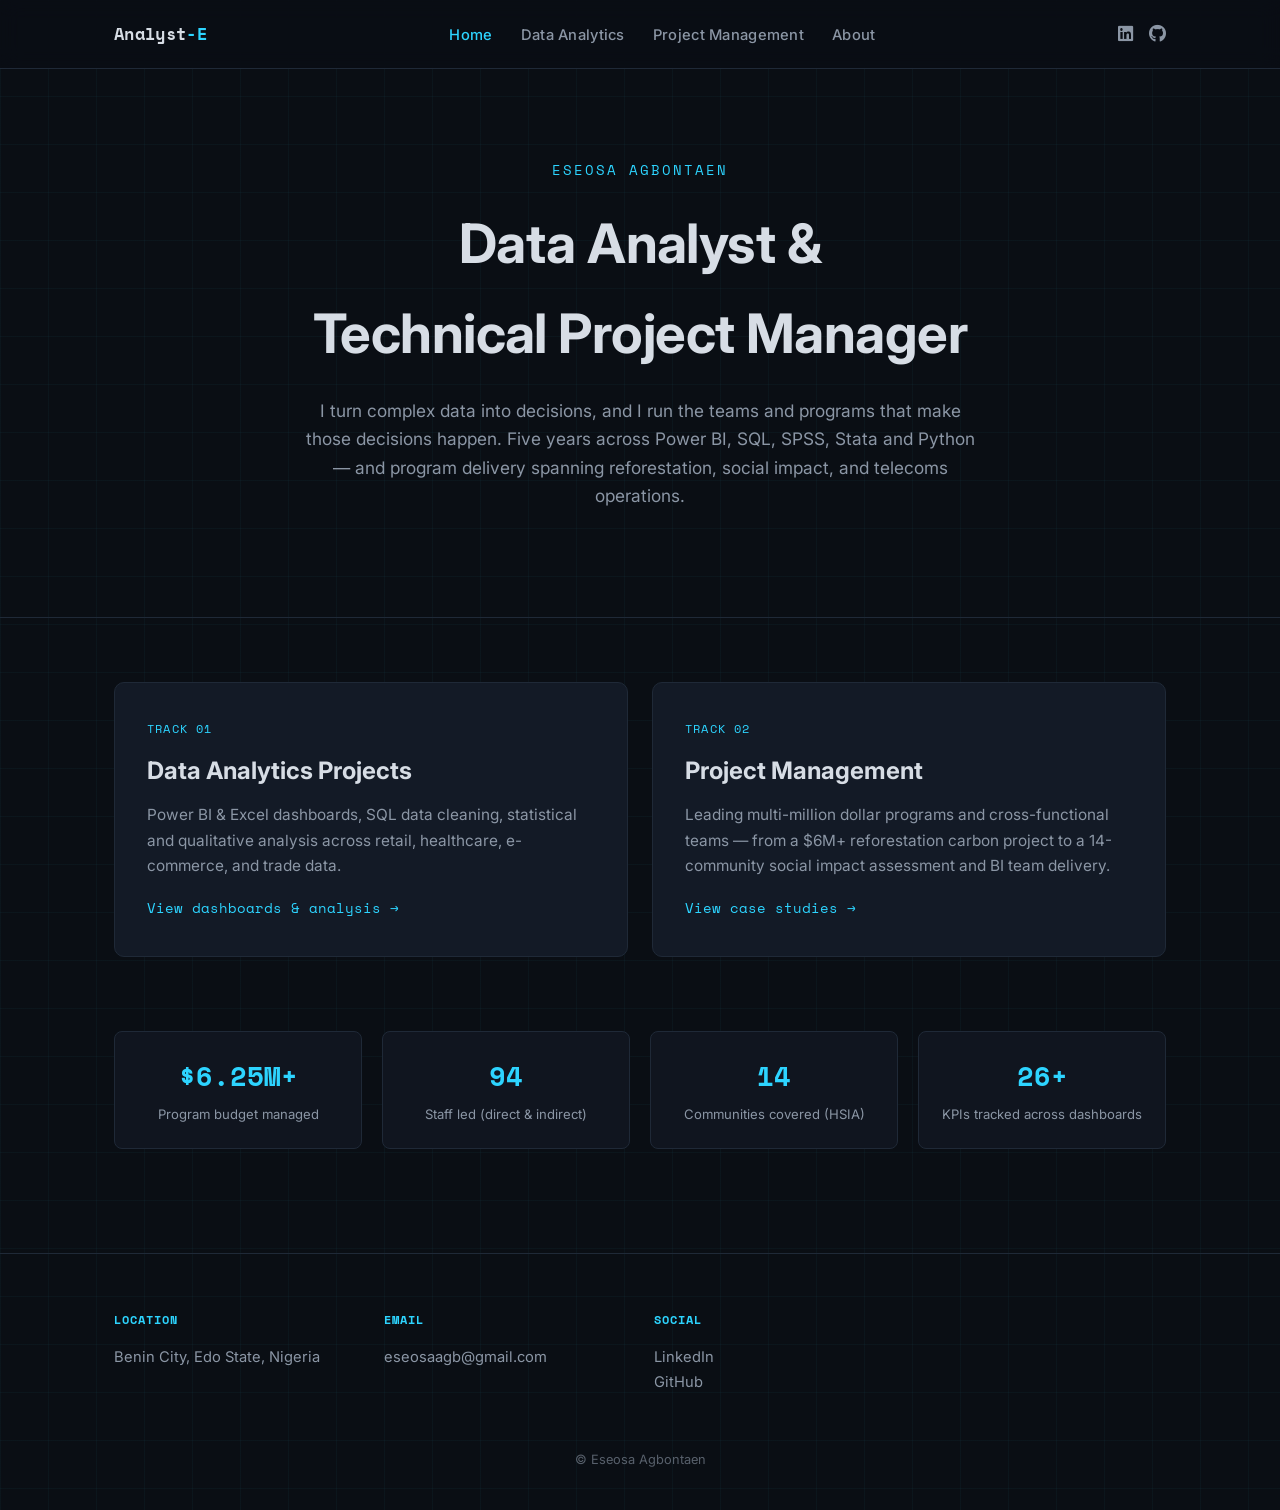
==== commit 3d8cd68a: "Remove WhatsApp contact section Removed WhatsApp contact information from the page." ====
--- a/index.html
+++ b/index.html
@@ -84,10 +84,6 @@
 					<p><a href="mailto:eseosaagb@gmail.com">eseosaagb@gmail.com</a></p>
 				</div>
 				<div>
-					<h3>WhatsApp</h3>
-					<p><a href="https://wa.me/message/IOJVLU7E2W3DB1">(234) 905 565 3806</a></p>
-				</div>
-				<div>
 					<h3>Social</h3>
 					<p>
 						<a href="https://www.linkedin.com/in/agbontaen-eseosa">LinkedIn</a><br />
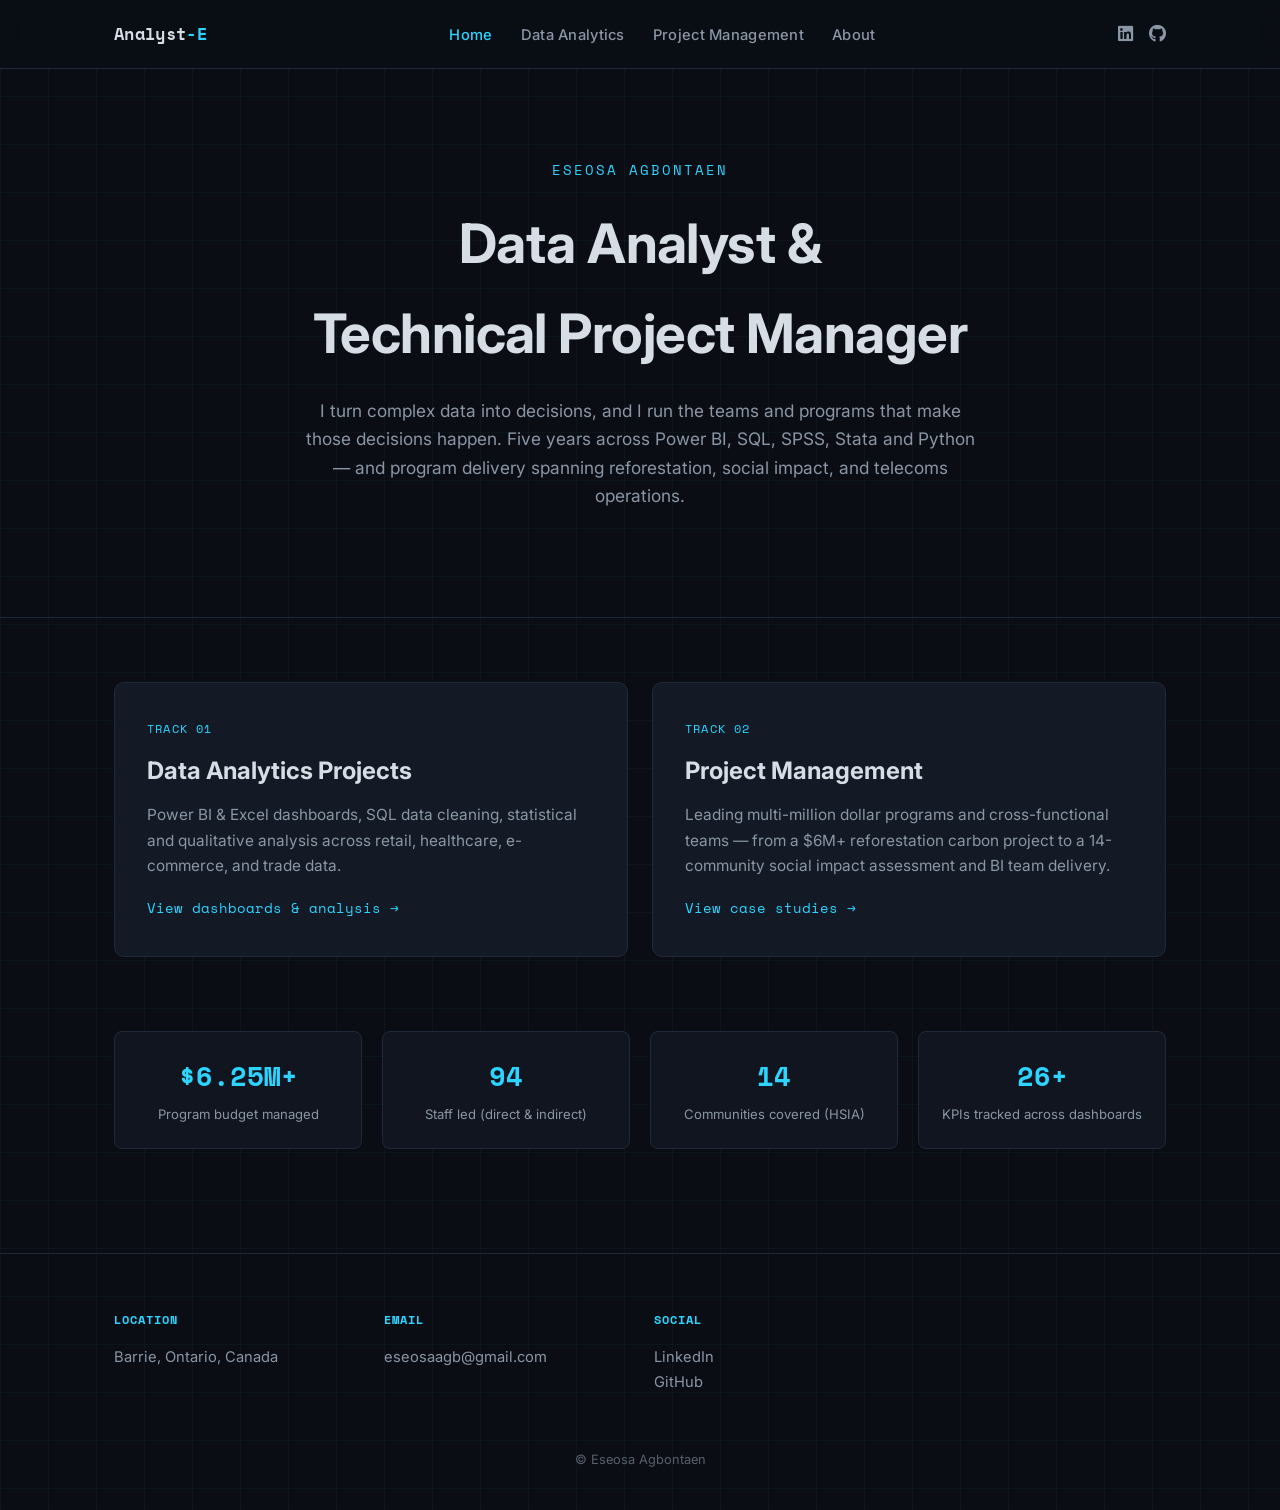
==== commit a5aa24a8: "Update location in footer from Nigeria to Canada" ====
--- a/index.html
+++ b/index.html
@@ -77,7 +77,7 @@
 			<div class="footer-grid">
 				<div>
 					<h3>Location</h3>
-					<p>Benin City, Edo State, Nigeria</p>
+					<p>Barrie, Ontario, Canada</p>
 				</div>
 				<div>
 					<h3>Email</h3>
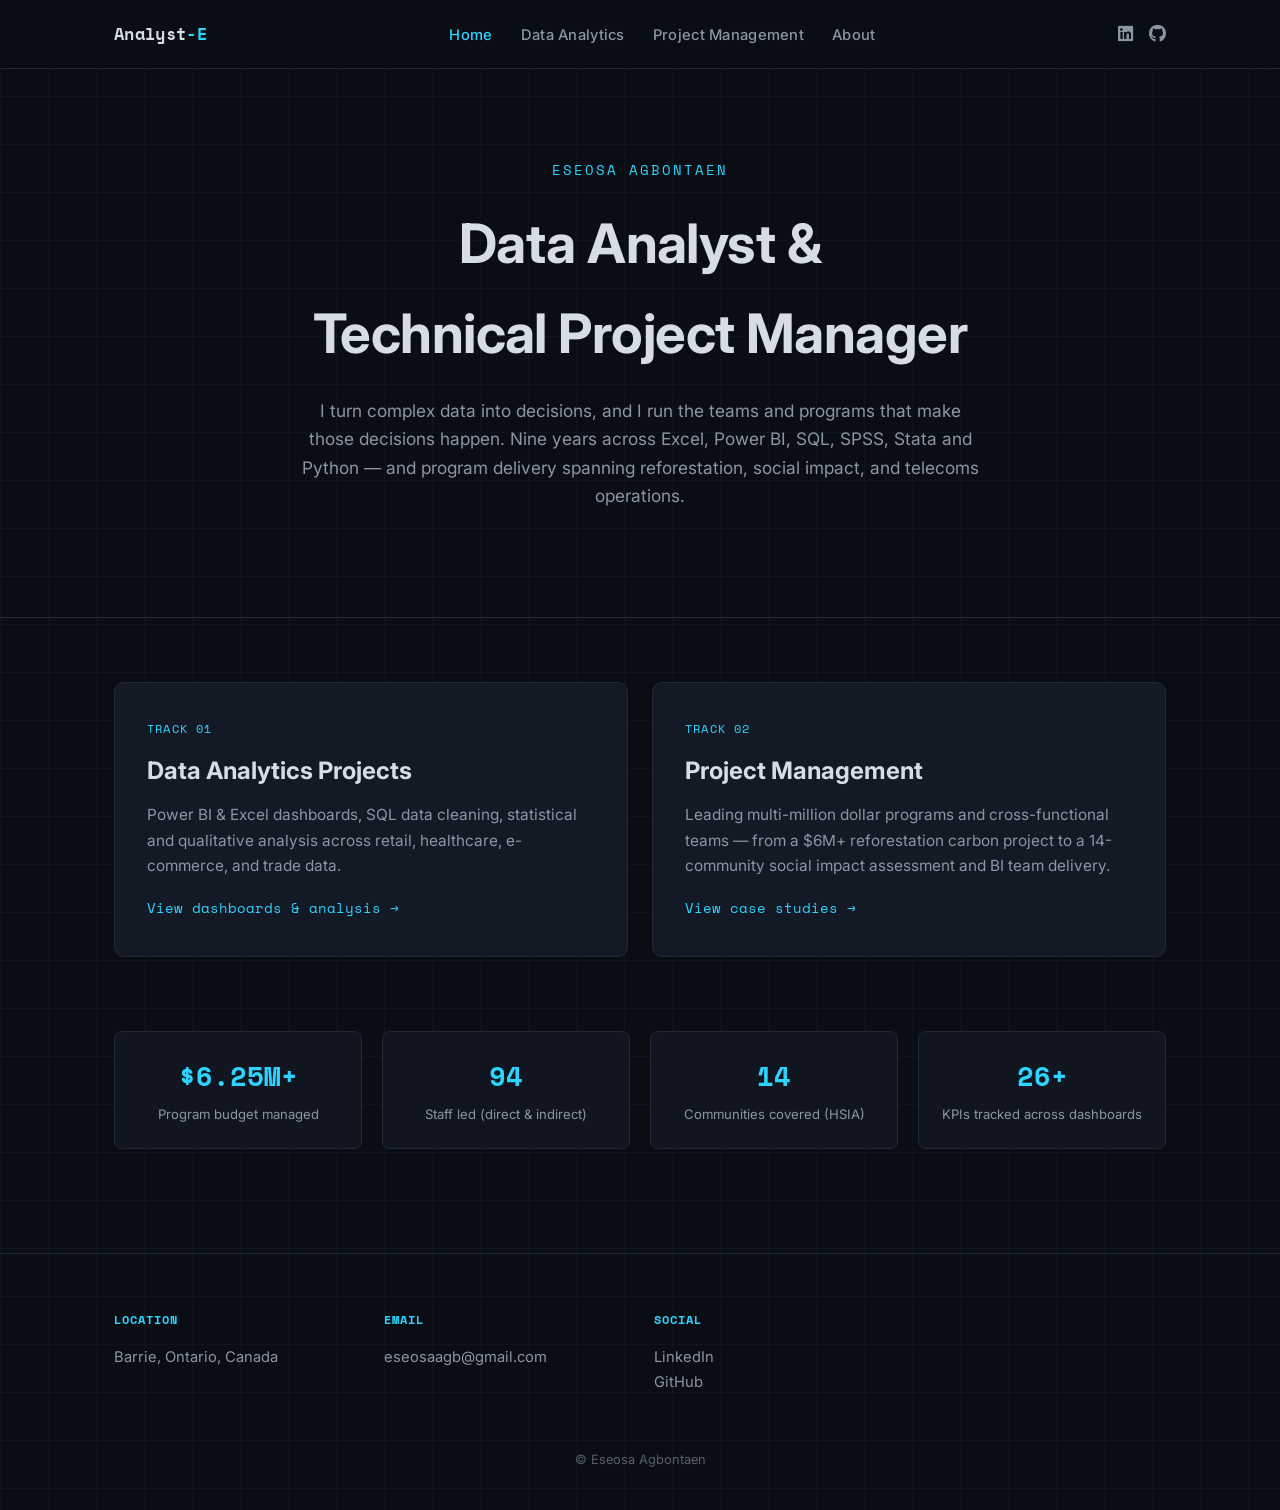
==== commit 77c7cd27: "Update experience description in index.html" ====
--- a/index.html
+++ b/index.html
@@ -32,7 +32,7 @@
 		<div class="container">
 			<div class="eyebrow">Eseosa Agbontaen</div>
 			<h1>Data Analyst &amp;<br />Technical Project Manager</h1>
-			<p class="lede">I turn complex data into decisions, and I run the teams and programs that make those decisions happen. Five years across Power BI, SQL, SPSS, Stata and Python — and program delivery spanning reforestation, social impact, and telecoms operations.</p>
+			<p class="lede">I turn complex data into decisions, and I run the teams and programs that make those decisions happen. Nine years across Excel, Power BI, SQL, SPSS, Stata and Python — and program delivery spanning reforestation, social impact, and telecoms operations.</p>
 		</div>
 	</section>
 
